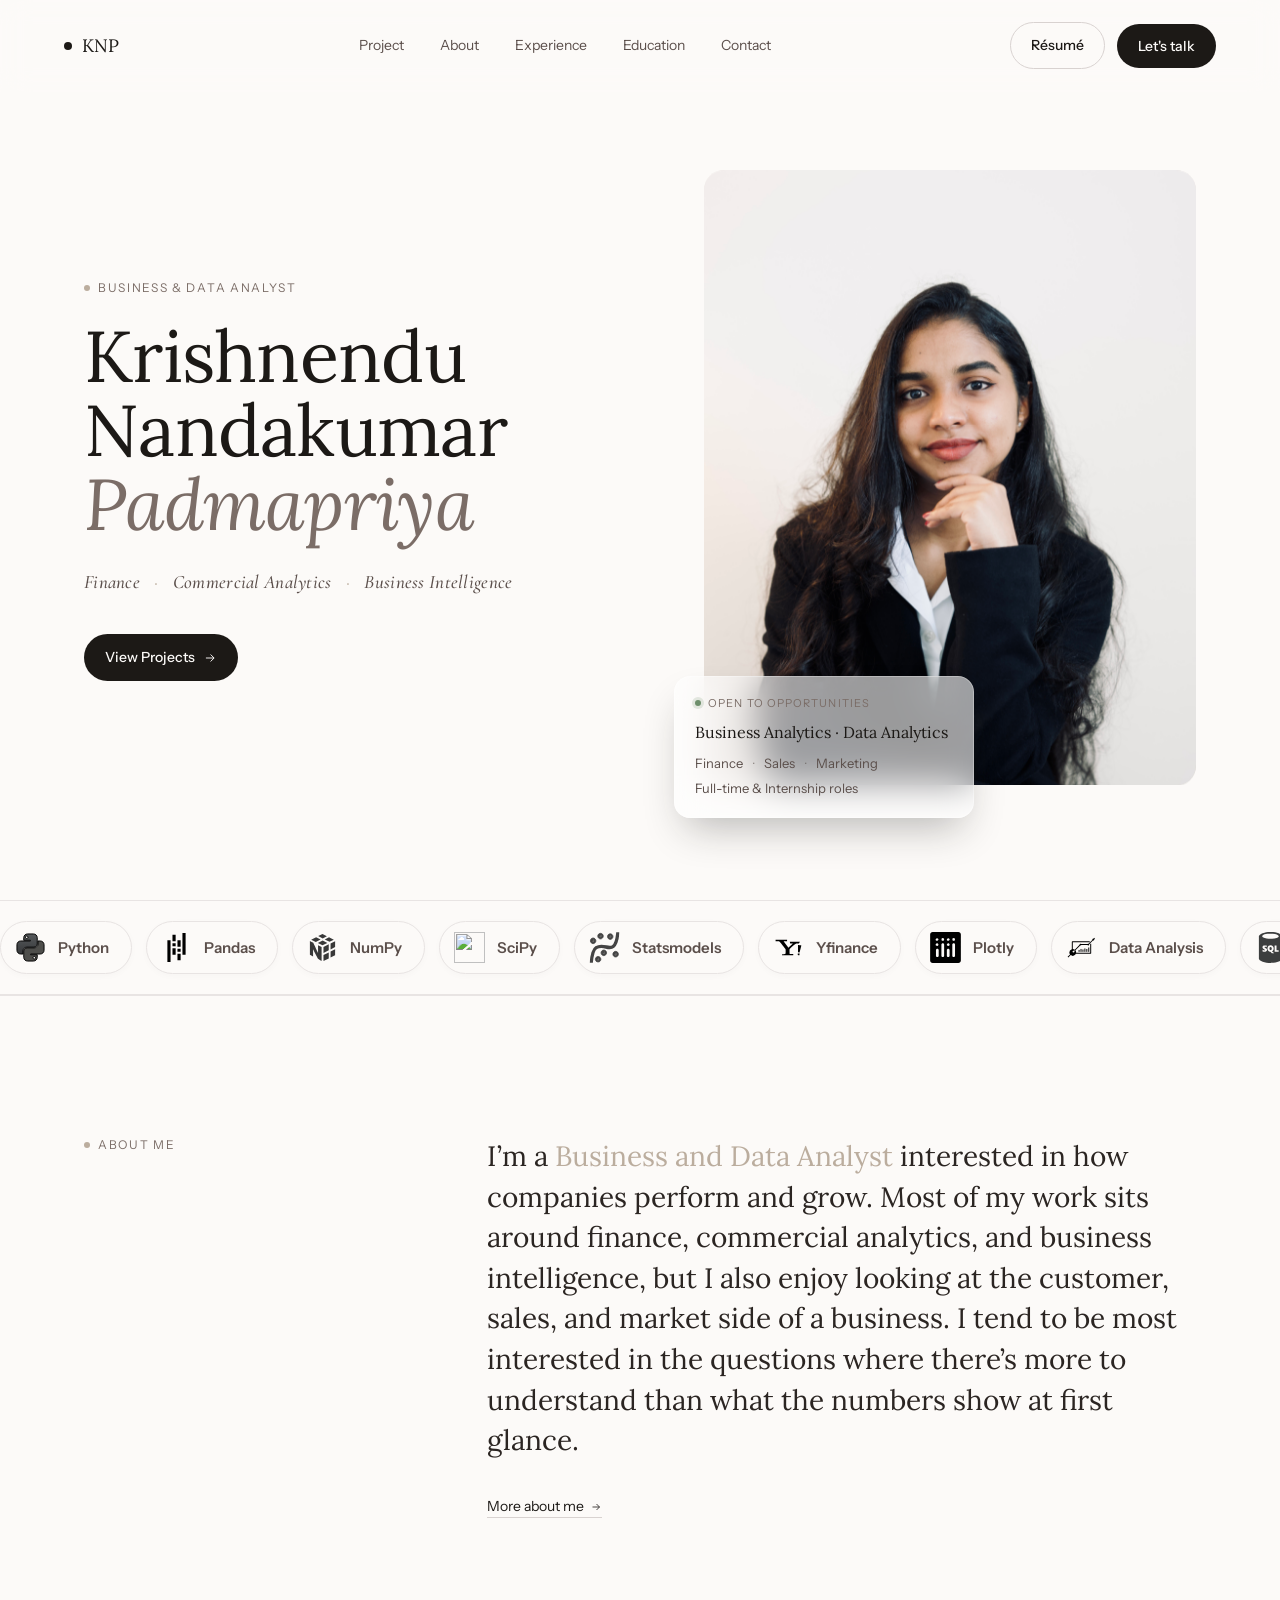
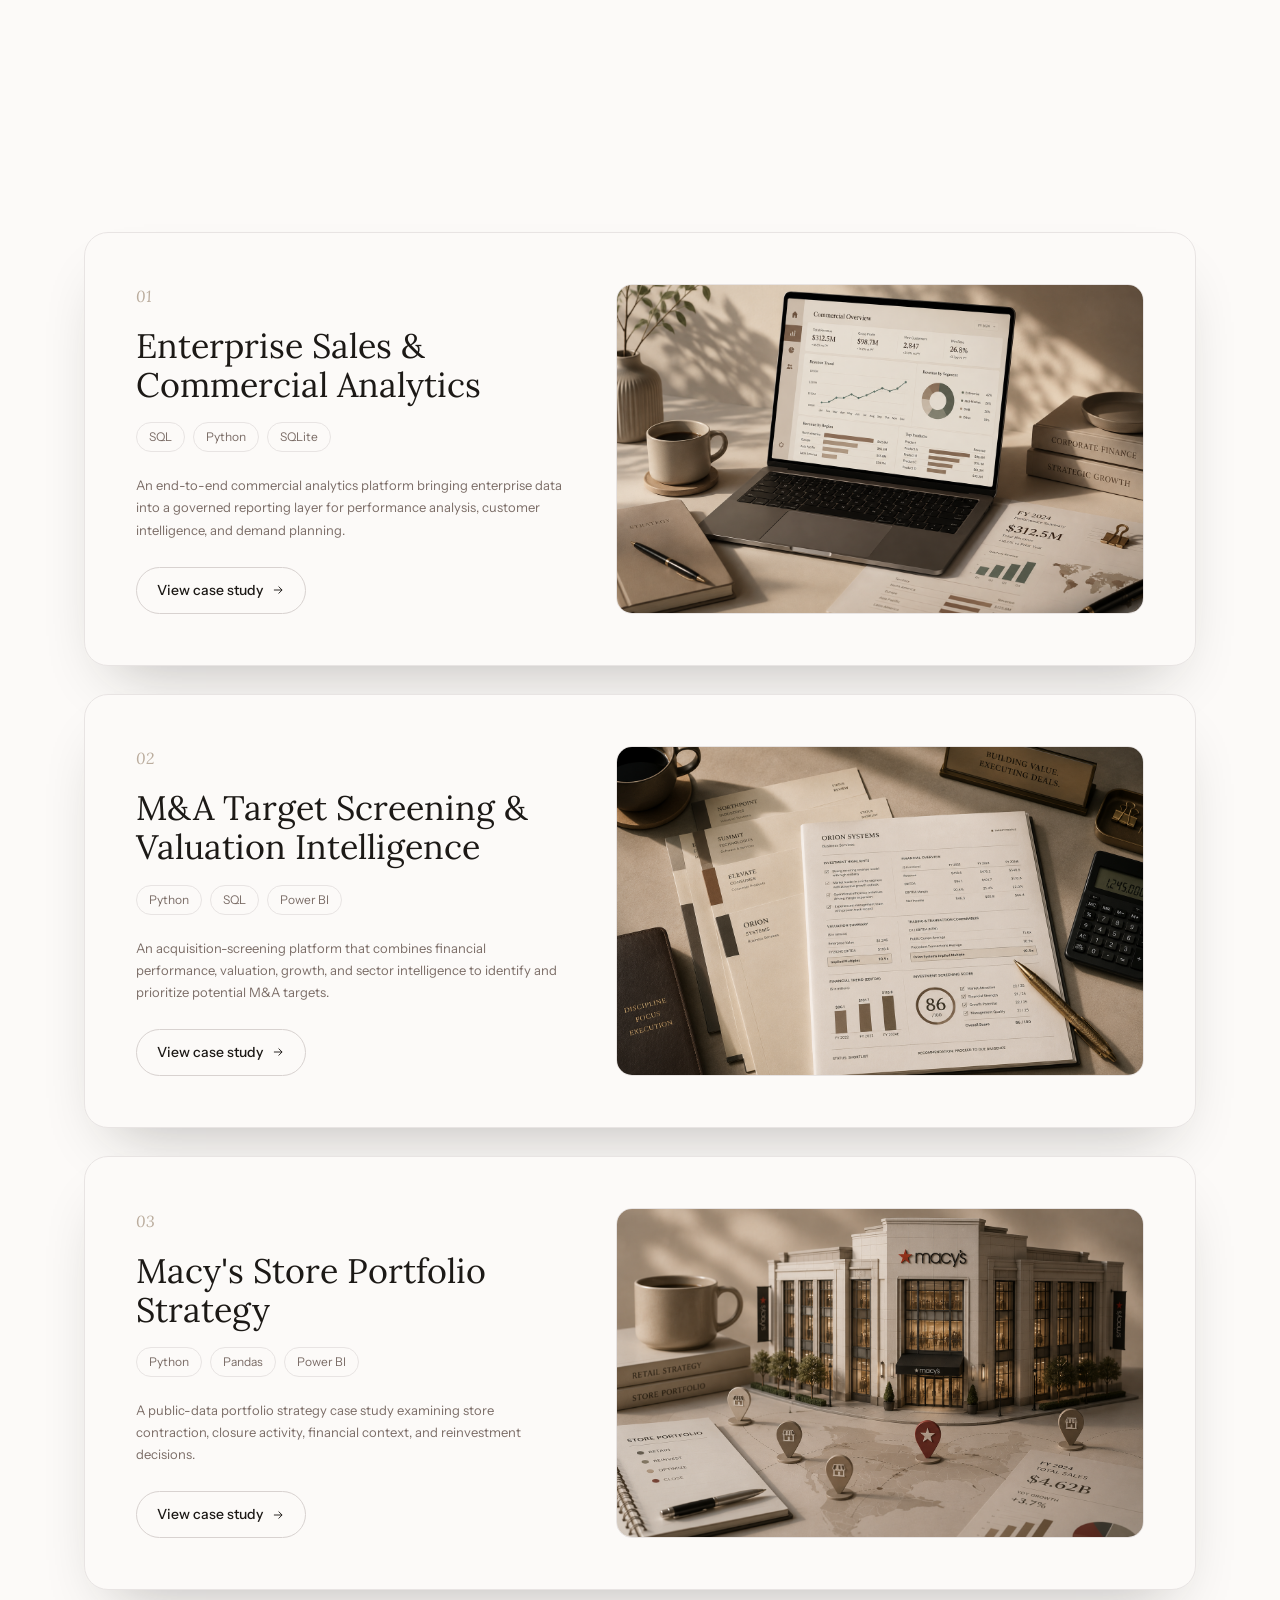
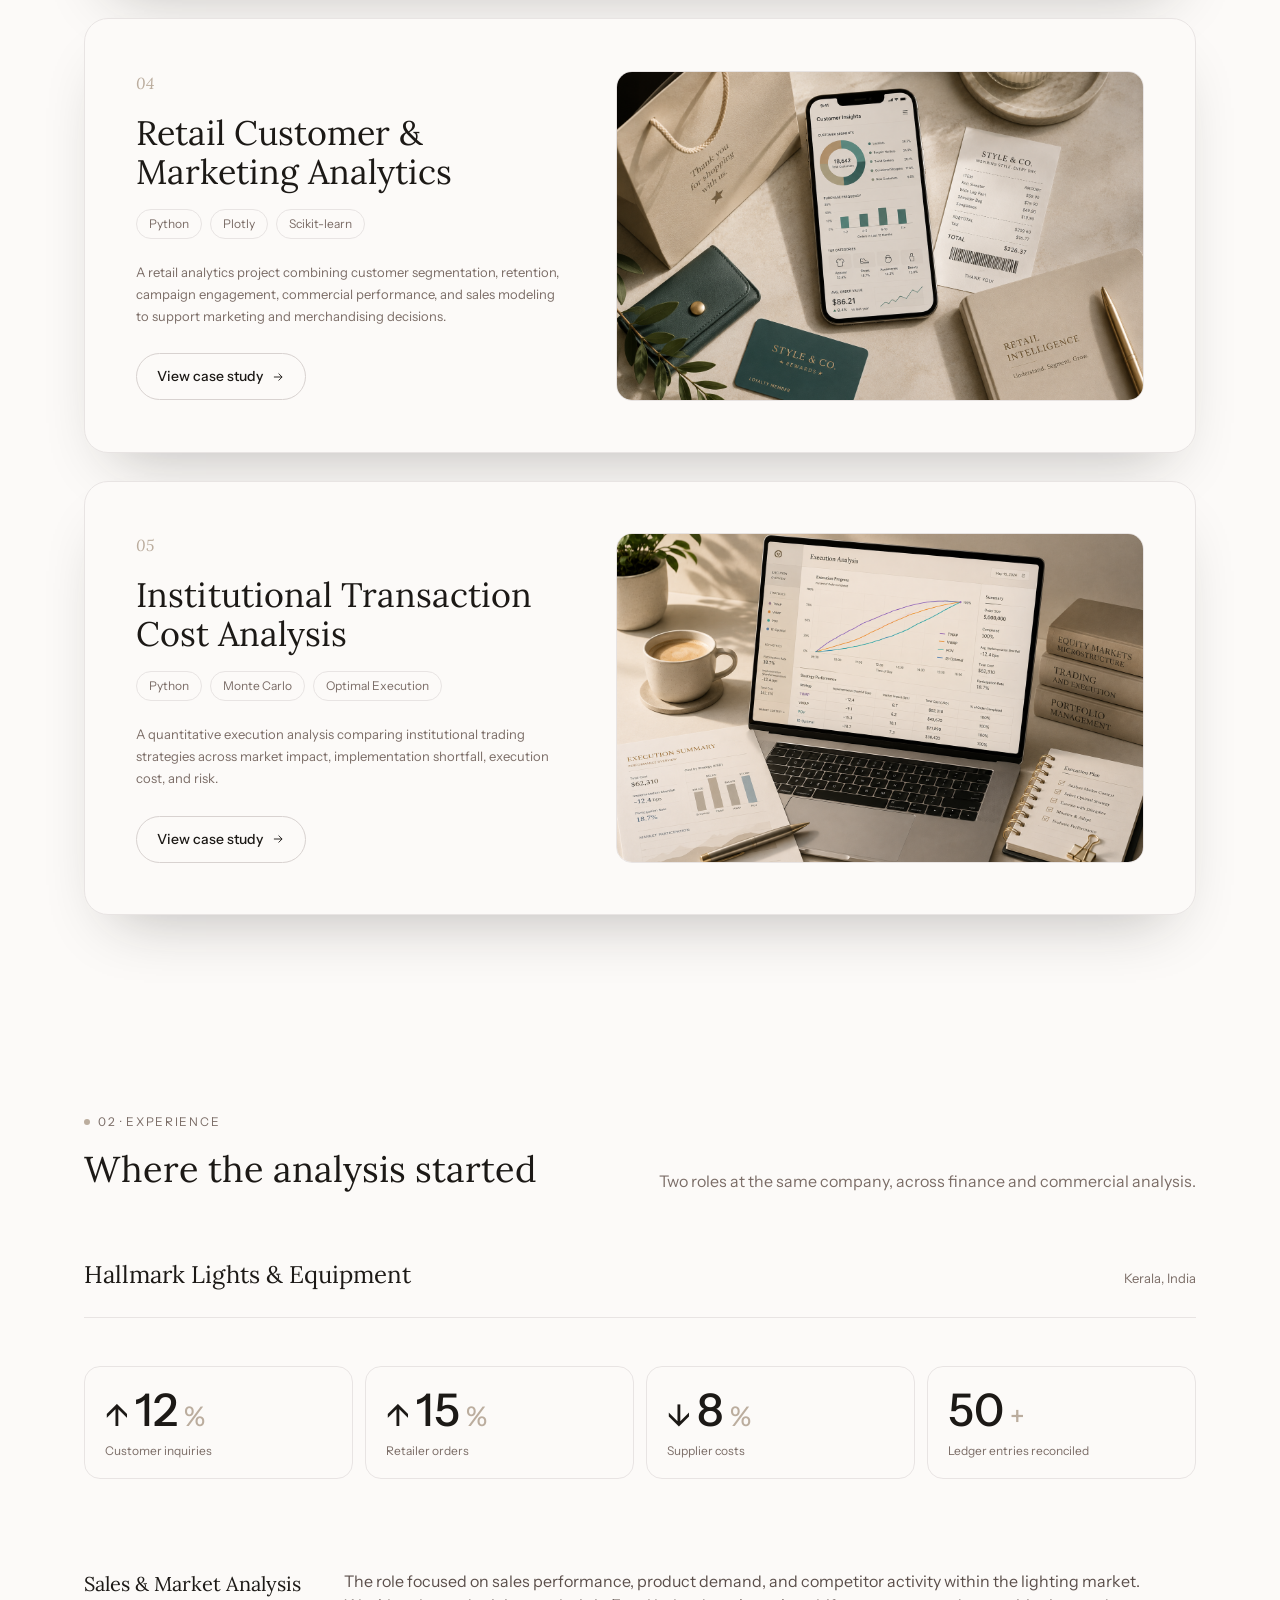
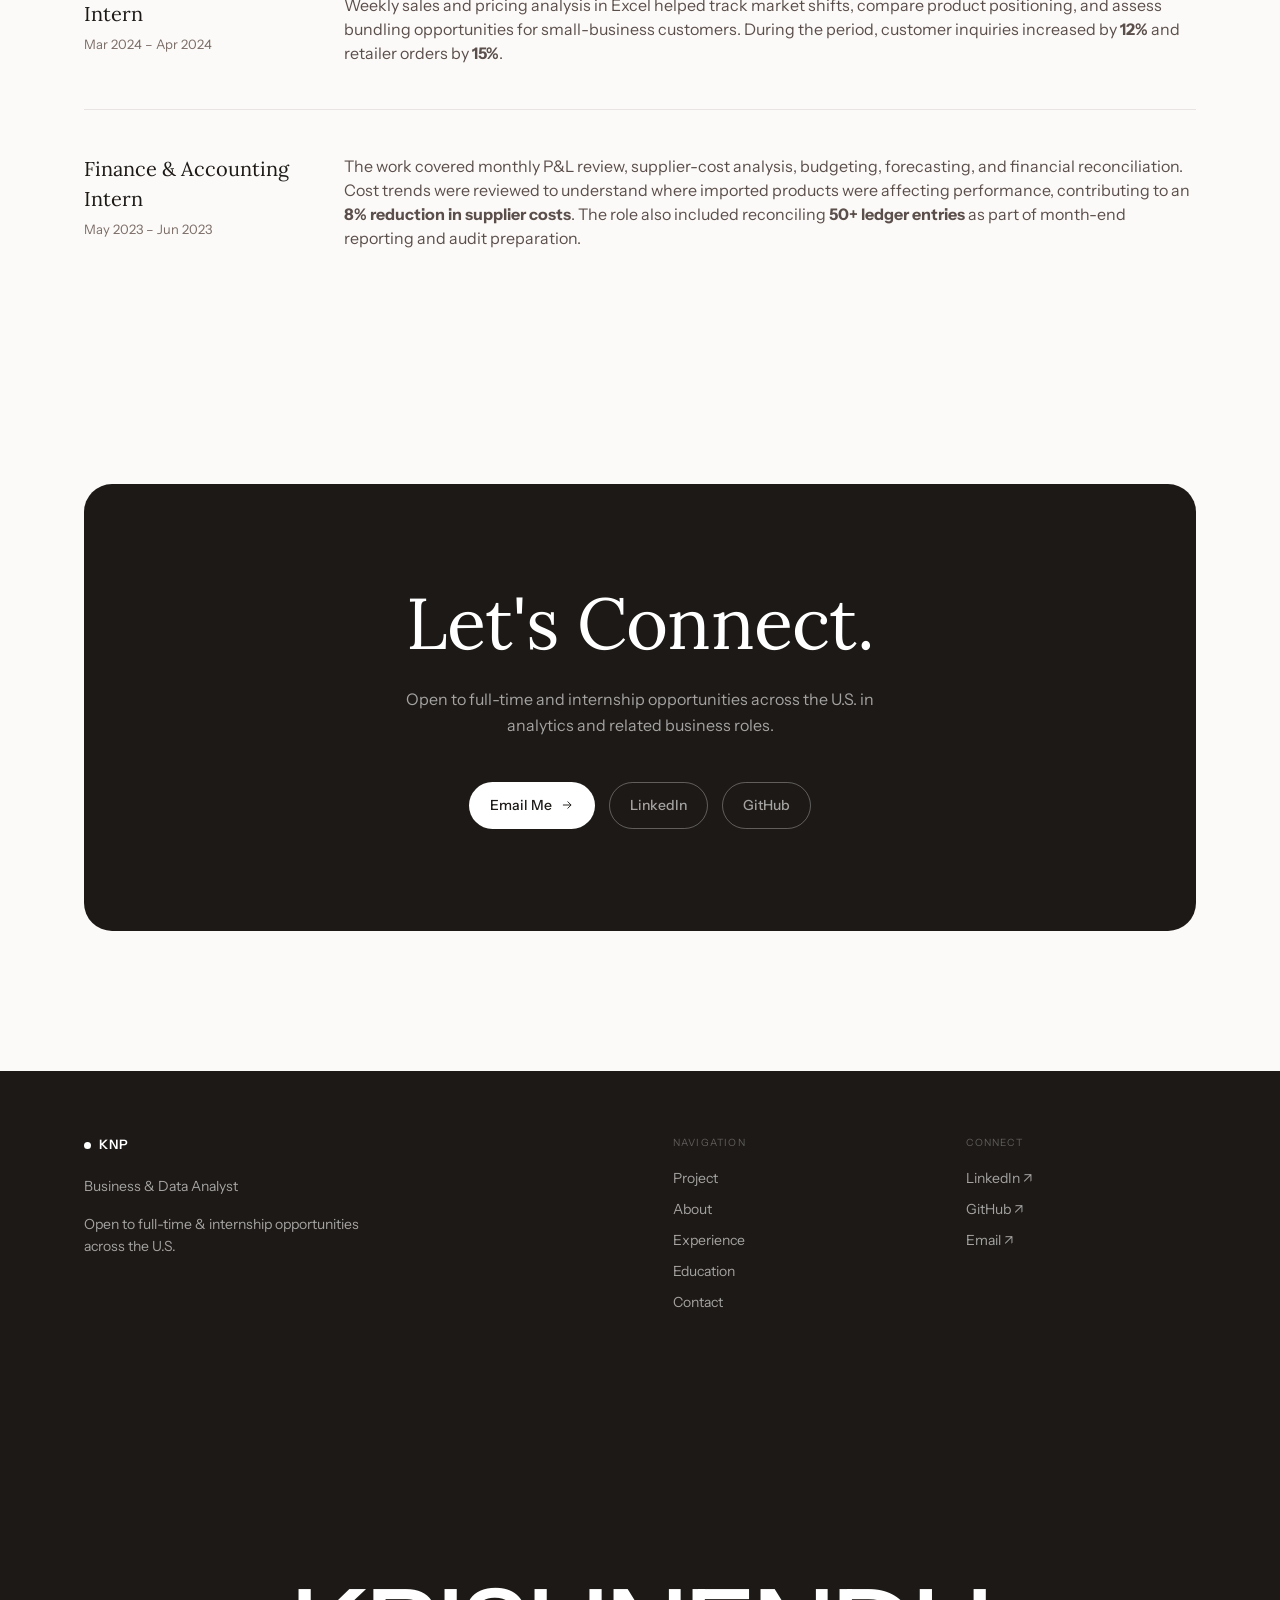
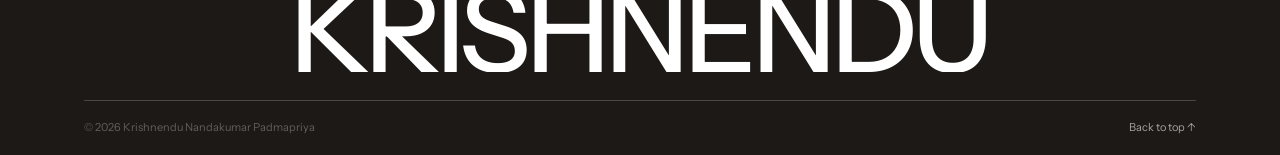
==== index.html @ b969775d "Initial portfolio release" ====
<!doctype html>
<html lang="en">
<head>
<meta charset="UTF-8">
<meta name="viewport" content="width=device-width, initial-scale=1">
<title>Krishnendu Nandakumar Padmapriya — Business &amp; Data Analyst</title>
<meta name="description" content="Portfolio of Krishnendu Nandakumar Padmapriya — Business &amp; Data Analyst focused on Finance, Commercial Analytics, and Business Intelligence.">
<link rel="preconnect" href="https://fonts.googleapis.com">
<link rel="preconnect" href="https://fonts.gstatic.com" crossorigin>
<link href="https://fonts.googleapis.com/css2?family=Lora:ital,wght@0,400;0,500;0,600;1,400&family=Instrument+Sans:wght@400;500;600&family=Cormorant+Garamond:ital,wght@0,500;1,500&display=swap" rel="stylesheet">
<link rel="stylesheet" href="assets/css/styles.css">
</head>
<body>

<!-- ============================================================
     NAV
     ============================================================ -->
<nav class="nav" id="nav">
  <a href="#top" class="nav__mark"><span></span>KNP</a>
  <div class="nav__links">
    <a href="#work">Project</a>
    <a href="#about">About</a>
    <a href="#experience">Experience</a>
    <a href="#education">Education</a>
    <a href="#contact">Contact</a>
  </div>
  <div class="nav__actions">

  <a
    href="assets/documents/Krishnendu_Nandakumar_Padmapriya_Resume.pdf"
    class="btn btn--secondary"
    target="_blank"
    rel="noopener noreferrer">
    Résumé
  </a>

  <button
    class="btn btn--primary"
    data-open-drawer>
    Let's talk
  </button>

</div>
</nav>

<main id="top">

<!-- ============================================================
     HERO
     ============================================================ -->
<header class="hero wrap">
  <div class="hero__grid">
    <div class="hero__copy">
      <div class="hero__eyebrow eyebrow" data-reveal>Business &amp; Data Analyst</div>
      <h1 class="hero__title" data-reveal data-reveal-delay="1">
        Krishnendu<br>
        Nandakumar<br>
        <em>Padmapriya</em>
      </h1>
      <p class="hero__sub hero__accent-line" data-reveal data-reveal-delay="2">
        Finance <span class="dot">·</span> Commercial Analytics <span class="dot">·</span> Business Intelligence
      </p>
      <div class="hero__actions" data-reveal data-reveal-delay="3">
        <a href="#work" class="btn btn--primary">View Projects
          <svg viewBox="0 0 24 24" fill="none" stroke="currentColor" stroke-width="1.6"><path d="M5 12h14M13 6l6 6-6 6"/></svg>
        </a>
      </div>
    </div>

    <div class="hero__visual-wrap" style="position:relative;">
      <div class="hero__visual" data-reveal="mask" data-reveal-delay="2" data-parallax>
       <img class="hero__visual-img"
     src="assets/images/portrait/portrait.jpeg"
     alt="Krishnendu Nandakumar Padmapriya"
     >
        <div class="hero__visual-strip" aria-hidden="true">
          <span style="top:0"></span><span style="top:12.5%"></span><span style="top:25%"></span><span style="top:37.5%"></span>
          <span style="top:50%"></span><span style="top:62.5%"></span><span style="top:75%"></span><span style="top:87.5%"></span>
        </div>
      </div>
      <div class="hero__float" data-reveal data-reveal-delay="4">
        <div class="hero__float-status"><span class="live"></span>Open to opportunities</div>
        <div class="hero__float-title">Business Analytics · Data Analytics</div>
        <ul class="hero__float-tags">
  <li class="opportunity-domains">
    <span>Finance</span>
    <span class="domain-dot">·</span>
    <span>Sales</span>
    <span class="domain-dot">·</span>
    <span>Marketing</span>
  </li>
  <li>Full-time &amp;  Internship roles</li>
</ul>
      </div>
    </div>
  </div>
</header>

<!-- ============================================================
     SKILLS / TOOLS MARQUEE
     ============================================================ -->
<div class="marquee" aria-label="Skills and tools">

  <div class="marquee-track" id="marqueeTrack">

    <div class="marquee-item">
      <img src="assets/icons/python.svg" alt="" class="marquee-item__icon">
      <span>Python</span>
    </div>

    <div class="marquee-item">
      <img src="assets/icons/pandas.svg" alt="" class="marquee-item__icon">
      <span>Pandas</span>
    </div>

    <div class="marquee-item">
      <img src="assets/icons/numpy.svg" alt="" class="marquee-item__icon">
      <span>NumPy</span>
    </div>

    <div class="marquee-item">
      <img src="assets/icons/scipy.svg" alt="" class="marquee-item__icon">
      <span>SciPy</span>
    </div>

    <div class="marquee-item">
      <img src="assets/icons/statsmodels.svg" alt="" class="marquee-item__icon">
      <span>Statsmodels</span>
    </div>

    <div class="marquee-item">
      <img src="assets/icons/yfinance.svg" alt="" class="marquee-item__icon">
      <span>Yfinance</span>
    </div>

    <div class="marquee-item">
      <img src="assets/icons/plotly.svg" alt="" class="marquee-item__icon">
      <span>Plotly</span>
    </div>

      <div class="marquee-item">
      <img src="assets/icons/data_analysis.svg" alt="" class="marquee-item__icon">
      <span>Data Analysis</span>
    </div>

    <div class="marquee-item">
  <img src="assets/icons/sql.svg" alt="" class="marquee-item__icon">
  <span>SQL</span>
</div>

<div class="marquee-item">
  <img src="assets/icons/power-bi.svg" alt="" class="marquee-item__icon">
  <span>Power BI</span>
</div>

<div class="marquee-item">
  <img src="assets/icons/excel.svg" alt="" class="marquee-item__icon">
  <span>Excel</span>
</div>

<div class="marquee-item">
  <img src="assets/icons/financial-analysis.svg" alt="" class="marquee-item__icon">
  <span>Financial Analysis</span>
</div>

    <div class="marquee-item">
      <img src="assets/icons/python.svg" alt="" class="marquee-item__icon">
      <span>Python</span>
    </div>

    <div class="marquee-item">
      <img src="assets/icons/pandas.svg" alt="" class="marquee-item__icon">
      <span>Pandas</span>
    </div>

    <div class="marquee-item">
      <img src="assets/icons/numpy.svg" alt="" class="marquee-item__icon">
      <span>NumPy</span>
    </div>

    <div class="marquee-item">
      <img src="assets/icons/scipy.svg" alt="" class="marquee-item__icon">
      <span>SciPy</span>
    </div>

    <div class="marquee-item">
      <img src="assets/icons/statsmodels.svg" alt="" class="marquee-item__icon">
      <span>Statsmodels</span>
    </div>

    <div class="marquee-item">
      <img src="assets/icons/yfinance.svg" alt="" class="marquee-item__icon">
      <span>Yfinance</span>
    </div>

    <div class="marquee-item">
      <img src="assets/icons/plotly.svg" alt="" class="marquee-item__icon">
      <span>Plotly</span>
    </div>

     <div class="marquee-item">
      <img src="assets/icons/data_analysis.svg" alt="" class="marquee-item__icon">
      <span>Data Analysis</span>
    </div>

    <div class="marquee-item">
  <img src="assets/icons/sql.svg" alt="" class="marquee-item__icon">
  <span>SQL</span>
</div>

<div class="marquee-item">
  <img src="assets/icons/power-bi.svg" alt="" class="marquee-item__icon">
  <span>Power BI</span>
</div>

<div class="marquee-item">
  <img src="assets/icons/excel.svg" alt="" class="marquee-item__icon">
  <span>Excel</span>
</div>

<div class="marquee-item">
  <img src="assets/icons/financial-analysis.svg" alt="" class="marquee-item__icon">
  <span>Financial Analysis</span>
</div>

  </div>

</div>

<!-- ============================================================
     ABOUT PREVIEW
     ============================================================ -->
<section class="about section" id="about">
  <div class="wrap about__grid">

    <div data-reveal>
      <div class="eyebrow">About me</div>
    </div>

    <div>
      <p class="about__statement" data-reveal data-reveal-delay="1">
        I’m a <span class="muted">Business and Data Analyst</span> interested in how companies perform and grow.
        Most of my work sits around finance, commercial analytics, and business intelligence,
        but I also enjoy looking at the customer, sales, and market side of a business.
        I tend to be most interested in the questions where there’s more to understand
        than what the numbers show at first glance.
      </p>

      <div style="margin-top:32px;" data-reveal data-reveal-delay="3">
        <a href="about.html" class="btn--ghost" style="display:inline-flex;align-items:center;gap:6px;">
          More about me
          <svg viewBox="0 0 24 24" fill="none" stroke="currentColor" stroke-width="1.6">
            <path d="M5 12h14M13 6l6 6-6 6"/>
          </svg>
        </a>
      </div>

    </div>
  </div>
</section>

<!-- ============================================================
     SELECTED WORK
     ============================================================ -->
<section class="work section" id="work">
  <div class="wrap">
    <div class="section-head">
      <div>
        <div class="eyebrow" data-reveal>01 · Selected Work</div>
        <h2 data-reveal data-reveal-delay="1">Selected Work</h2>
      </div>
      <p data-reveal data-reveal-delay="1">Five analytics projects spanning enterprise sales, M&A screening, retail strategy, customer analytics, and execution modeling.</p>
    </div>

    <div class="work-stack" id="workStack">

      <!-- PROJECT 01 -->
      <article class="work-card" style="top:100px;">

  <div class="work-card__grid">

    <div>
      <span class="work-card__index">01</span>

      <h3 class="work-card__title">
        Enterprise Sales &amp; Commercial Analytics
      </h3>

      <div class="work-card__tools">
        <span>SQL</span>
        <span>Python</span>
        <span>SQLite</span>
      </div>

      <p class="work-card__meta">
        An end-to-end commercial analytics platform bringing enterprise
        data into a governed reporting layer for performance analysis,
        customer intelligence, and demand planning.
      </p>

      <a href="projects/project-01.html" class="btn btn--secondary">
        View case study
        <svg viewBox="0 0 24 24"
             fill="none"
             stroke="currentColor"
             stroke-width="1.6">
          <path d="M5 12h14M13 6l6 6-6 6"/>
        </svg>
      </a>
    </div>


   <a
  href="projects/project-01.html"
  class="work-card__visual"
  data-reveal="mask"
  aria-label="View Enterprise Sales and Commercial Analytics case study">

  <img
    src="assets/images/projects/project-01/project_01_cover.png"
    alt="Revenue and Gross Profit Trend">

</a>

  </div>

</article>

      <!-- PROJECT 02 -->
<article class="work-card" style="top:124px;">

  <div class="work-card__grid">

    <div>
      <span class="work-card__index">02</span>

      <h3 class="work-card__title">
        M&amp;A Target Screening &amp; Valuation Intelligence
      </h3>

      <div class="work-card__tools">
        <span>Python</span>
        <span>SQL</span>
        <span>Power BI</span>
      </div>

      <p class="work-card__meta">
        An acquisition-screening platform that combines financial performance,
        valuation, growth, and sector intelligence to identify and prioritize
        potential M&amp;A targets.
      </p>

      <a
        href="projects/project-02.html"
        class="btn btn--secondary">

        View case study

        <svg
          viewBox="0 0 24 24"
          fill="none"
          stroke="currentColor"
          stroke-width="1.6">

          <path d="M5 12h14M13 6l6 6-6 6"/>

        </svg>

      </a>
    </div>


    <!-- PROJECT COVER -->
    <a
      href="projects/project-02.html"
      class="work-card__visual"
      data-reveal="mask"
      aria-label="View M&A Target Screening and Valuation Intelligence case study">

      <img
        src="assets/images/projects/project-02/project_02_cover.png"
        alt="M&A Target Screening and Valuation Intelligence">

    </a>

  </div>

</article>

      <!-- PROJECT 03 -->
<article class="work-card" style="top:148px;">

  <div class="work-card__grid">

    <div>
      <span class="work-card__index">03</span>

      <h3 class="work-card__title">
        Macy's Store Portfolio Strategy
      </h3>

      <div class="work-card__tools">
  <span>Python</span>
  <span>Pandas</span>
  <span>Power BI</span>
</div>

      <p class="work-card__meta">
        A public-data portfolio strategy case study examining store
        contraction, closure activity, financial context, and
        reinvestment decisions.
      </p>

      <a
        href="projects/project-03.html"
        class="btn btn--secondary">

        View case study

        <svg
          viewBox="0 0 24 24"
          fill="none"
          stroke="currentColor"
          stroke-width="1.6">

          <path d="M5 12h14M13 6l6 6-6 6"/>

        </svg>

      </a>
    </div>


    <!-- PROJECT COVER -->
    <a
      href="projects/project-03.html"
      class="work-card__visual"
      data-reveal="mask"
      aria-label="View Macy's Store Portfolio Strategy case study">

      <img
        src="assets/images/projects/project-03/project_03_cover.png"
        alt="Macy's Store Portfolio Strategy dashboard">

    </a>

  </div>

</article>

      <!-- PROJECT 04 -->
<article class="work-card" style="top:172px;">

  <div class="work-card__grid">

    <div>
      <span class="work-card__index">04</span>

      <h3 class="work-card__title">
        Retail Customer &amp; Marketing Analytics
      </h3>

      <div class="work-card__tools">
        <span>Python</span>
        <span>Plotly</span>
        <span>Scikit-learn</span>
      </div>

      <p class="work-card__meta">
        A retail analytics project combining customer segmentation,
        retention, campaign engagement, commercial performance, and
        sales modeling to support marketing and merchandising decisions.
      </p>

      <a
        href="projects/project-04.html"
        class="btn btn--secondary">

        View case study

        <svg
          viewBox="0 0 24 24"
          fill="none"
          stroke="currentColor"
          stroke-width="1.6">

          <path d="M5 12h14M13 6l6 6-6 6"/>

        </svg>

      </a>
    </div>


    <!-- PROJECT COVER -->
    <a
      href="projects/project-04.html"
      class="work-card__visual"
      data-reveal="mask"
      aria-label="View Retail Customer and Marketing Analytics case study">

      <img
        src="assets/images/projects/project-04/project_04_cover.png"
        alt="Retail Customer and Marketing Analytics">

    </a>

  </div>

</article>

     <!-- PROJECT 05 -->
<article class="work-card" style="top:196px;">

  <div class="work-card__grid">

    <div>
      <span class="work-card__index">05</span>

      <h3 class="work-card__title">
        Institutional Transaction Cost Analysis
      </h3>

      <div class="work-card__tools">
        <span>Python</span>
        <span>Monte Carlo</span>
        <span>Optimal Execution</span>
      </div>

      <p class="work-card__meta">
        A quantitative execution analysis comparing institutional trading
        strategies across market impact, implementation shortfall,
        execution cost, and risk.
      </p>

      <a
        href="projects/project-05.html"
        class="btn btn--secondary">

        View case study

        <svg
          viewBox="0 0 24 24"
          fill="none"
          stroke="currentColor"
          stroke-width="1.6">

          <path d="M5 12h14M13 6l6 6-6 6"/>

        </svg>

      </a>
    </div>


    <!-- PROJECT COVER -->
    <a
      href="projects/project-05.html"
      class="work-card__visual"
      data-reveal="mask"
      aria-label="View Institutional Transaction Cost Analysis case study">

      <img
        src="assets/images/projects/project-05/project_05_cover.png"
        alt="Institutional Transaction Cost Analysis">

    </a>

  </div>

</article>

    </div>
  </div>
</section>

<!-- ============================================================
     EXPERIENCE
     ============================================================ -->
<section class="exp section" id="experience">
  <div class="wrap">

    <div class="section-head">
      <div>
        <div class="eyebrow" data-reveal>02 · Experience</div>
        <h2 data-reveal data-reveal-delay="1">Where the analysis started</h2>
      </div>

      <p data-reveal data-reveal-delay="1">
        Two roles at the same company, across finance and commercial analysis.
      </p>
    </div>


    <!-- COMPANY -->
    <div class="exp-company" data-reveal>
      <h3>Hallmark Lights &amp; Equipment</h3>
      <span>Kerala, India</span>
    </div>


    <!-- KEY OUTCOMES -->
    <div class="experience-kpis" data-reveal data-reveal-delay="1">

      <div class="experience-kpi"
           data-kpi
           data-kpi-value="12"
           data-kpi-direction="up">

        <div class="experience-kpi__value">
          <span class="kpi-arrow">↑</span>
          <span class="kpi-number">0</span><span class="kpi-suffix">%</span>
        </div>

        <div class="experience-kpi__label">
          Customer inquiries
        </div>

      </div>


      <div class="experience-kpi"
           data-kpi
           data-kpi-value="15"
           data-kpi-direction="up">

        <div class="experience-kpi__value">
          <span class="kpi-arrow">↑</span>
          <span class="kpi-number">0</span><span class="kpi-suffix">%</span>
        </div>

        <div class="experience-kpi__label">
          Retailer orders
        </div>

      </div>


      <div class="experience-kpi"
           data-kpi
           data-kpi-value="8"
           data-kpi-direction="down">

        <div class="experience-kpi__value">
          <span class="kpi-arrow">↓</span>
          <span class="kpi-number">0</span><span class="kpi-suffix">%</span>
        </div>

        <div class="experience-kpi__label">
          Supplier costs
        </div>

      </div>


      <div class="experience-kpi"
           data-kpi
           data-kpi-value="50"
           data-kpi-direction="neutral">

        <div class="experience-kpi__value">
          <span class="kpi-number">0</span><span class="kpi-suffix">+</span>
        </div>

        <div class="experience-kpi__label">
          Ledger entries reconciled
        </div>

      </div>

    </div>


  <!-- SALES & MARKET ANALYSIS -->
<div class="exp-row" data-reveal>

  <div class="exp-row__date">
    <div class="role">Sales &amp; Market Analysis Intern</div>
    <div class="range">Mar 2024 – Apr 2024</div>
  </div>

  <div class="exp-row__content">
    <p>
      The role focused on sales performance, product demand, and competitor
      activity within the lighting market. Weekly sales and pricing analysis
      in Excel helped track market shifts, compare product positioning, and
      assess bundling opportunities for small-business customers. During the
      period, customer inquiries increased by <strong>12%</strong> and retailer
      orders by <strong>15%</strong>.
    </p>
  </div>

</div>


<!-- FINANCE & ACCOUNTING -->
<div class="exp-row" data-reveal>

  <div class="exp-row__date">
    <div class="role">Finance &amp; Accounting Intern</div>
    <div class="range">May 2023 – Jun 2023</div>
  </div>

  <div class="exp-row__content">
    <p>
      The work covered monthly P&amp;L review, supplier-cost analysis,
      budgeting, forecasting, and financial reconciliation. Cost trends were
      reviewed to understand where imported products were affecting performance,
      contributing to an <strong>8% reduction in supplier costs</strong>.
      The role also included reconciling <strong>50+ ledger entries</strong>
      as part of month-end reporting and audit preparation.
    </p>
  </div>

</div>
</section>


<!-- ============================================================
     FINAL CTA
     ============================================================ -->
<section class="section" id="contact">
  <div class="wrap">
    <div class="cta" data-reveal>
      <h2>Let's Connect.</h2>
     <p>Open to full-time and internship opportunities across the U.S. in analytics and related business roles.</p>
      <div class="cta__actions">
        <button class="btn btn--inverse" data-open-drawer>Email Me
          <svg viewBox="0 0 24 24" fill="none" stroke="currentColor" stroke-width="1.6"><path d="M13 6l6 6-6 6M5 12h14"/></svg>
        </button>
        <a href="https://www.linkedin.com/in/krishnendu-np/" target="_blank" rel="noopener" class="btn btn--secondary" style="color:var(--white-60); border-color:var(--white-30);">LinkedIn</a>
        <a href="https://github.com/Krishna-np" target="_blank" rel="noopener" class="btn btn--secondary" style="color:var(--white-60); border-color:var(--white-30);">GitHub</a>
      </div>
    </div>
  </div>
</section>

</main>

<!-- ============================================================
     REVEAL FOOTER
     ============================================================ -->
<footer class="reveal-footer" id="siteFooter">

  <div class="reveal-footer__inner wrap">

    <div class="reveal-footer__top">

      <!-- Identity -->
      <div class="reveal-footer__identity">
        <div class="reveal-footer__mark">
          <span></span>
          KNP
        </div>

        <p>Business &amp; Data Analyst</p>

        <p class="reveal-footer__availability">
          Open to full-time &amp; internship opportunities across the U.S.
        </p>
      </div>

      <!-- Navigation -->
      <div class="reveal-footer__column">
        <span class="reveal-footer__label">Navigation</span>

        <a href="#work">Project</a>
        <a href="about.html">About</a>
        <a href="#experience">Experience</a>
        <a href="#education">Education</a>
        <a href="#contact">Contact</a>
      </div>

      <!-- Connect -->
      <div class="reveal-footer__column">
        <span class="reveal-footer__label">Connect</span>

        <a href="https://www.linkedin.com/in/krishnendu-np/"
           target="_blank"
           rel="noopener">
          LinkedIn ↗
        </a>

        <a href="https://github.com/Krishna-np"
           target="_blank"
           rel="noopener">
          GitHub ↗
        </a>

        <a href="mailto:krishnendu.knp@gmail.com">
          Email ↗
        </a>
      </div>

    </div>

    <!-- Large animated name -->
    <div class="reveal-footer__word-wrap" aria-hidden="true">
      <div class="reveal-footer__word" id="footerWord">
        KRISHNENDU
      </div>
    </div>

    <!-- Bottom -->
    <div class="reveal-footer__bottom">

      <span>
        © <span id="year"></span> Krishnendu Nandakumar Padmapriya
      </span>

      <a href="#top" class="reveal-footer__top-link">
        Back to top ↑
      </a>

    </div>

  </div>

</footer>

<!-- ============================================================
     CONTACT DRAWER
     ============================================================ -->
<div class="overlay" id="overlay" data-close-drawer></div>
<aside class="drawer" id="drawer" aria-hidden="true" aria-label="Contact panel">
  <div class="drawer__top">
    <h3>Get in touch</h3>
    <button class="drawer__close" data-close-drawer aria-label="Close">
      <svg width="16" height="16" viewBox="0 0 24 24" fill="none" stroke="currentColor" stroke-width="1.6"><path d="M6 6l12 12M18 6L6 18"/></svg>
    </button>
  </div>

  <div class="drawer__row">
    <div>
      <div class="label">Email</div>
      <div class="value">krishnendu.knp@gmail.com</div>
    </div>
    <button class="drawer__copy" id="copyEmail">Copy</button>
  </div>

  <div class="drawer__row">
    <div>
      <div class="label">LinkedIn</div>
      <div class="value">krishnendu-np</div>
    </div>
    <a class="drawer__copy" href="https://www.linkedin.com/in/krishnendu-np/" target="_blank" rel="noopener">Open</a>
  </div>

  <div class="drawer__row">
    <div>
      <div class="label">GitHub</div>
      <div class="value">Krishna-np</div>
    </div>
    <a class="drawer__copy" href="https://github.com/Krishna-np" target="_blank" rel="noopener">Open</a>
  </div>

  <div class="drawer__row">
    <div>
      <div class="label">Résumé</div>
      <div class="value">PDF</div>
    </div>
    <a class="drawer__copy" href="assets/documents/Krishnendu_Nandakumar_Padmapriya_Resume.pdf" download>Download</a>
  </div>

  <div class="drawer__row" style="border-bottom:none;">
    <div>
      <div class="label">Location</div>
      <div class="value">Open to opportunities across the U.S.</div>
    </div>
  </div>

  <p class="drawer__note">Response within a few business days.</p>
</aside>

<script src="assets/js/main.js"></script>
</body>
</html>
---- assets/css/styles.css ----
/* ============================================================
   TOKENS — Calenne system
   ============================================================ */
:root{
  --bg:#FCFAF8;
  --surface:#F4F1F2;
  --border:#E8E4E3;
  --border-strong:#D8D2D0;
  --text-secondary:#BBAD9E;
  --text-support:#7B6D67;
  --text-body:#5B4F4B;
  --text-strong:#2B2522;
  --text-primary:#1C1916;
  --white:#FFFFFF;
  --white-20: rgba(255,255,255,.2);
  --white-30: rgba(255,255,255,.3);
  --white-60: rgba(255,255,255,.6);
  --g900-0: rgba(28,25,22,0);
  --g900-5: rgba(28,25,22,.05);
  --g900-30: rgba(28,25,22,.3);
  --g900-50: rgba(28,25,22,.5);

  --font-display:'Lora', Georgia, serif;
  --font-ui:'Instrument Sans', -apple-system, BlinkMacSystemFont, sans-serif;

  --h-4xl: 56px/64px; --h-3xl: 36px/48px; --h-2xl: 24px/32px; --h-xl: 20px/30px;
  --h-lg: 18px/28px; --h-md: 16px/24px; --h-sm: 14px/20px; --h-xs: 12px/18px;
  --b-lg: 18px/28px; --b-md: 16px/24px; --b-sm: 14px/20px; --b-xs: 12px/16px;

  --ease: cubic-bezier(.22,.61,.36,1);
  --ease-slow: cubic-bezier(.16,.84,.44,1);
  --dur-s: .5s; --dur-m: .9s; --dur-l: 1.4s;

  --container: 1240px;
  --gutter: clamp(24px, 5vw, 96px);
}

*,*::before,*::after{box-sizing:border-box;}
html{scroll-behavior:smooth;}
@media (prefers-reduced-motion: reduce){ html{scroll-behavior:auto;} }

body{
  margin:0;
  background:var(--bg);
  color:var(--text-body);
  font-family:var(--font-ui);
  font-size:16px;
  line-height:1.5;
  -webkit-font-smoothing:antialiased;
  overflow-x:hidden;
}

h1,h2,h3,h4{font-family:var(--font-display); font-weight:400; margin:0; color:var(--text-primary);}
p{margin:0;}
a{color:inherit; text-decoration:none;}
ul{margin:0; padding:0; list-style:none;}
img{max-width:100%; display:block;}
button{font-family:inherit; cursor:pointer;}

::selection{ background: var(--text-primary); color: var(--bg); }

/* Focus states */
a:focus-visible, button:focus-visible, [tabindex]:focus-visible{
  outline:2px solid var(--text-primary);
  outline-offset:3px;
  border-radius:4px;
}

.wrap{
  max-width:var(--container);
  margin:0 auto;
  padding:0 var(--gutter);
}

.eyebrow{
  font-family:var(--font-ui);
  font-size:12px;
  line-height:18px;
  letter-spacing:.14em;
  text-transform:uppercase;
  color:var(--text-support);
  display:flex;
  align-items:center;
  gap:8px;
}
.eyebrow::before{
  content:'';
  width:6px;height:6px;
  border-radius:50%;
  background:var(--text-secondary);
  flex:none;
}

section{ position:relative; }

/* ============================================================
   REVEAL / MOTION UTILITIES
   ============================================================ */
[data-reveal]{
  opacity:0;
  transform: translateY(28px);
  transition: opacity var(--dur-m) var(--ease-slow), transform var(--dur-m) var(--ease-slow), clip-path var(--dur-m) var(--ease-slow);
  will-change: opacity, transform;
}
[data-reveal].in-view{ opacity:1; transform:none; }
[data-reveal="mask"]{
  clip-path: inset(0 0 100% 0);
  transform:none;
}
[data-reveal="mask"].in-view{ clip-path: inset(0 0 0% 0); }

[data-reveal-delay="1"]{ transition-delay:.08s; }
[data-reveal-delay="2"]{ transition-delay:.16s; }
[data-reveal-delay="3"]{ transition-delay:.24s; }
[data-reveal-delay="4"]{ transition-delay:.32s; }
[data-reveal-delay="5"]{ transition-delay:.4s; }

@media (prefers-reduced-motion: reduce){
  [data-reveal], [data-reveal="mask"]{ opacity:1 !important; transform:none !important; clip-path:none !important; transition:none !important; }
  .marquee-track{ animation:none !important; }
}

/* ============================================================
   NAV
   ============================================================ */
.nav{
  position:fixed; top:0; left:0; right:0; z-index:80;
  display:flex; align-items:center; justify-content:space-between;
  padding:22px var(--gutter);
  background:rgba(252,250,248,.72);
  backdrop-filter: blur(14px) saturate(1.1);
  -webkit-backdrop-filter: blur(14px) saturate(1.1);
  border-bottom:1px solid transparent;
  transition: border-color var(--dur-s) var(--ease), transform .6s var(--ease-slow), background .3s ease;
  transform: translateY(0);
}
.nav.nav--scrolled{ border-bottom-color:var(--border); }
.nav.nav--hidden{ transform: translateY(-110%); }

.nav__mark{
  font-family:var(--font-display);
  font-size:18px;
  color:var(--text-primary);
  display:flex; align-items:center; gap:10px;
  letter-spacing:.01em;
}
.nav__mark span{
  width:8px;height:8px;border-radius:50%;
  background:var(--text-primary);
  display:inline-block;
}

.nav__links{
  display:flex; align-items:center; gap:36px;
  font-size:14px; color:var(--text-body);
}
.nav__links a{
  position:relative; padding:4px 0; color:var(--text-body);
  transition: color .3s ease;
}
.nav__links a:hover{ color:var(--text-primary); }
.nav__links a::after{
  content:''; position:absolute; left:0; right:0; bottom:0; height:1px;
  background:var(--text-primary);
  transform:scaleX(0); transform-origin:right;
  transition:transform .35s var(--ease);
}
.nav__links a:hover::after{ transform:scaleX(1); transform-origin:left; }

.nav__actions{ display:flex; align-items:center; gap:12px; }

@media (max-width: 860px){
  .nav__links{ display:none; }
}

/* ============================================================
   BUTTONS / BADGES
   ============================================================ */
.btn{
  display:inline-flex; align-items:center; gap:8px;
  font-family:var(--font-ui); font-size:14px; font-weight:500;
  padding:12px 20px; border-radius:100px;
  border:1px solid transparent;
  white-space:nowrap;
  transition: transform .4s var(--ease), background .3s ease, color .3s ease, border-color .3s ease;
}
.btn svg{ width:14px; height:14px; transition: transform .4s var(--ease); flex:none; }

.btn--primary{ background:var(--text-primary); color:var(--bg); }
.btn--primary:hover{ transform:translateY(-2px); background:var(--text-strong); }
.btn--primary:hover svg{ transform:translate(2px,-2px); }

.btn--secondary{ background:transparent; color:var(--text-primary); border-color:var(--border-strong); }
.btn--secondary:hover{ transform:translateY(-2px); border-color:var(--text-primary); background:var(--g900-5); }

.btn--inverse{ background:var(--white); color:var(--text-primary); }
.btn--inverse:hover{ transform:translateY(-2px); background:var(--white-60); }

.btn--ghost{ background:transparent; color:var(--text-primary); padding:0; border-radius:0; font-size:14px; border-bottom:1px solid var(--border-strong); }
.btn--ghost:hover{ border-color:var(--text-primary); }
.btn--ghost svg{ width:12px; height:12px; }

.badge{
  display:inline-flex; align-items:center; gap:8px;
  font-size:12px; letter-spacing:.1em; text-transform:uppercase;
  color:var(--text-support);
  border:1px solid var(--border-strong);
  padding:6px 12px; border-radius:100px;
  background:var(--white-60);
}
.badge::before{ content:'◇'; font-size:10px; color:var(--text-secondary); }

/* ============================================================
   HERO
   ============================================================ */
.hero{
  min-height:100svh;
  display:flex; flex-direction:column; justify-content:center;
  padding-top:140px; padding-bottom:80px;
  position:relative;
}
.hero__grid{
  display:grid;
  grid-template-columns: 1.05fr .95fr;
  gap: clamp(32px, 6vw, 88px);
  align-items:center;
}
.hero__eyebrow{ margin-bottom:22px; }
.hero__title{
  font-size:clamp(40px, 6vw, 72px);
  line-height:1.03;
  letter-spacing:-.01em;
  font-weight:400;
  color:var(--text-primary);
}
.hero__title em{ font-style:italic; color:var(--text-support); font-weight:400; }
.hero__sub{
  margin-top:26px;
  font-size:18px; line-height:28px;
  color:var(--text-body);
  max-width:440px;
}
.hero__sub .dot{ color:var(--text-secondary); margin:0 10px; }
.hero__actions{
  margin-top:38px;
  display:flex; align-items:center; gap:16px;
}

.hero__visual{
  position:relative;
  aspect-ratio: 4/5;
  border-radius:20px;
  overflow:hidden;
  background: linear-gradient(155deg, #EFE9E4, #E3DCD5 60%, #D8D0C6);
  box-shadow: 0 1px 0 var(--g900-5);
}

.hero__visual-inner{
  position:absolute; inset:0;
  display:flex; align-items:center; justify-content:center;
  flex-direction:column; gap:10px;
  color:var(--text-support);
  border:1px dashed var(--border-strong);
  margin:10px; border-radius:14px;
}
.hero__monogram{
  font-family:var(--font-display);
  font-size:96px; color:var(--text-primary); opacity:.14; line-height:1;
}
.hero__visual-label{ font-size:12px; letter-spacing:.08em; text-transform:uppercase; }
.hero__visual-strip{
  position:absolute; inset:0; pointer-events:none;
}
.hero__visual-strip span{
  position:absolute; left:0; right:0; height:12.5%;
  background:var(--bg);
  transform:translateX(0);
  transition: transform .85s var(--ease-slow);
}
.hero__visual-strip span:nth-child(odd){ transform-origin:right center; }
.hero__visual.in-view .hero__visual-strip span:nth-child(1){ transition-delay:.05s; transform:translateX(-108%); }
.hero__visual.in-view .hero__visual-strip span:nth-child(2){ transition-delay:.10s; transform:translateX(108%); }
.hero__visual.in-view .hero__visual-strip span:nth-child(3){ transition-delay:.15s; transform:translateX(-108%); }
.hero__visual.in-view .hero__visual-strip span:nth-child(4){ transition-delay:.20s; transform:translateX(108%); }
.hero__visual.in-view .hero__visual-strip span:nth-child(5){ transition-delay:.25s; transform:translateX(-108%); }
.hero__visual.in-view .hero__visual-strip span:nth-child(6){ transition-delay:.30s; transform:translateX(108%); }
.hero__visual.in-view .hero__visual-strip span:nth-child(7){ transition-delay:.35s; transform:translateX(-108%); }
.hero__visual.in-view .hero__visual-strip span:nth-child(8){ transition-delay:.40s; transform:translateX(108%); }
@media (prefers-reduced-motion: reduce){
  .hero__visual-strip span{ transform:translateX(108%) !important; transition:none !important; }
}

.hero__float{
  position:absolute;
  left:-30px;
  bottom:-30px;
  width: 300px;
  background:var(--white-60);
  backdrop-filter:blur(18px);
  -webkit-backdrop-filter:blur(18px);
  border:1px solid var(--white-30);
  border-radius:16px;
  padding:18px 20px;
  box-shadow:0 20px 40px -12px var(--g900-30);
}

.hero__float-status{
  display:flex;
  align-items:center;
  gap:7px;
  font-size:11px;
  letter-spacing:.1em;
  text-transform:uppercase;
  color:var(--text-support);
  margin-bottom:8px;
}

.hero__float-status .live{
  width:6px;
  height:6px;
  border-radius:50%;
  background:#6E8F6C;
  box-shadow:0 0 0 3px rgba(110,143,108,.18);
}

.hero__float-title{
  font-family:var(--font-display);
  font-size:16px;
  color:var(--text-primary);
  margin-bottom:10px;
  white-space:nowrap;
}

.hero__float-tags{
  display:flex;
  flex-direction:column;
  gap:6px;
  font-size:13px;
  color:var(--text-body);
}

.hero__float-tags li{
  display:flex;
  align-items:center;
}

.hero__float-tags li::before{
  display:none;
}

.hero__float-tags .opportunity-domains{
  display:flex;
  align-items:center;
  gap:10px;
  white-space:nowrap;
}

.hero__float-tags .opportunity-domains .domain-dot{
  opacity:.55;
}

@media (max-width:900px){
  .hero{
    padding-top:120px;
  }

  .hero__grid{
    grid-template-columns:1fr;
  }

  .hero__visual{
    order:-1;
    max-width:360px;
    margin:0 auto;
  }

  .hero__float{
    position:static;
    width:100%;
    margin-top:20px;
  }

  .hero__float-title{
    white-space:normal;
  }

  .hero__float-tags .opportunity-domains{
    white-space:normal;
  }
}

/* ============================================================
   SKILLS / TOOLS MARQUEE
   ============================================================ */

.marquee{
  width:100%;
  overflow:hidden;

  border-top:1px solid var(--border);
  border-bottom:1px solid var(--border);

  padding:20px 0;

  background:var(#F4F1F2);
}

.marquee-track{
  display:flex;
  align-items:center;
  gap:14px;

  width:max-content;

  animation:marquee 32s linear infinite;
}

.marquee-track:hover{
  animation-play-state:paused;
}

.marquee-item{
  display:flex;
  align-items:center;
  gap:12px;

  flex:0 0 auto;

  /* larger pill */
  padding:10px 22px 10px 14px;

  border:1px solid var(--border);
  border-radius:999px;

  background:var(--bg);

  color:var(--text-body);

  font-family:var(--font-ui);

  /* larger + bolder text */
  font-size:15px;
  font-weight:600;

  line-height:1;
  white-space:nowrap;

  box-shadow:0 2px 7px rgba(0,0,0,.025);
}


.marquee-item__icon{
  display:block;

  /* slightly larger logos */
  width:31px;
  height:31px;

  flex:0 0 31px;

  object-fit:contain;
}

@keyframes marquee{
  from{
    transform:translateX(0);
  }

  to{
    transform:translateX(-50%);
  }
}

/* ============================================================
   SECTION SCAFFOLD
   ============================================================ */
.section{
  padding:140px 0;
}

.section--tight{
  padding:50px 0;
}
.section-head{
  display:flex; justify-content:space-between; align-items:flex-end; gap:40px;
  margin-bottom:64px;
}
.section-head h2{ font-size:36px; line-height:48px; margin-top:14px; max-width:640px; }
.section-head p{ font-size:16px; line-height:24px; color:var(--text-support); max-width:640px; }

@media (max-width:760px){
  .section{ padding:90px 0; }
  .section-head{ flex-direction:column; align-items:flex-start; gap:16px; }
}

/* ============================================================
   ABOUT PREVIEW
   ============================================================ */
.about{
  border-top:1px solid var(--border);
  padding-bottom:30px;
}
.about__grid{
  display:grid;
  grid-template-columns: .5fr 1fr;
  gap:48px;
}
.about__statement{
  font-family:var(--font-display);
  font-size:28px;
  line-height:1.45;
  color:var(--text-strong);
  max-width:720px;
}
.about__statement .muted{ color:var(--text-secondary); }
.about__meta{ margin-top:32px; display:flex; gap:14px; flex-wrap:wrap; }
.placeholder-tag{
  font-size:11px; letter-spacing:.06em; text-transform:uppercase;
  color:#8A6A4E; background:#F4ECE2; border:1px dashed #D8C3AA;
  padding:4px 9px; border-radius:6px;
}
@media (max-width:860px){ .about__grid{ grid-template-columns:1fr; } }

/* ============================================================
   SELECTED WORK — STICKY STACK
   ============================================================ */

.work{
  border-top:1px solid var(--border);
  padding-bottom:30px;
}

.work-stack{
  position:relative;
}

.work-card{
  position:sticky;
  top:110px;

  background:var(--bg);

  border:1px solid var(--border);
  border-radius:24px;

  padding:clamp(28px,4vw,56px);
  margin-bottom:28px;

  box-shadow:0 30px 60px -30px var(--g900-30);

  transform-origin:top center;

  transition:
    transform .5s var(--ease),
    box-shadow .5s var(--ease);
}


/* ============================================================
   CARD GRID
   ============================================================ */

.work-card__grid{
  display:grid;
  grid-template-columns:.9fr 1.1fr;

  gap:clamp(24px,4vw,48px);

  align-items:center;
}


/* ============================================================
   CARD CONTENT
   ============================================================ */

.work-card__index{
  display:block;

  margin-bottom:18px;

  font-family:var(--font-display);
  font-style:italic;
  font-size:16px;

  color:var(--text-secondary);
}

.work-card__title{
  font-size:clamp(26px,3vw,34px);
  line-height:1.15;

  margin-bottom:18px;
}

.work-card__tools{
  display:flex;
  flex-wrap:wrap;
  gap:8px;

  margin-bottom:22px;
}

.work-card__tools span{
  font-size:12px;
  color:var(--text-support);

  border:1px solid var(--border);
  border-radius:100px;

  padding:5px 12px;
}

.work-card__meta{
  font-size:13px;
  line-height:1.7;

  color:var(--text-support);

  margin-bottom:26px;
}

.work-card__meta b{
  color:var(--text-body);
  font-weight:500;
}


/* ============================================================
   PROJECT COVER IMAGE
   ============================================================ */

.work-card__visual{
  position:relative;

  display:block;

  width:100%;
  aspect-ratio:16 / 10;

  overflow:hidden;

  border:1px solid var(--border);
  border-radius:16px;

  background:var(--bg);

  text-decoration:none;
}

.work-card__visual img{
  display:block;

  width:100%;
  height:100%;

  object-fit:cover;
  object-position:center;

  transition:
    transform .6s var(--ease-slow);
}

.work-card__visual:hover img{
  transform:scale(1.015);
}


/* ============================================================
   RESPONSIVE
   ============================================================ */

@media (max-width:900px){

  .work-card{
    position:static;
    margin-bottom:20px;
  }

  .work-card__grid{
    grid-template-columns:1fr;
  }

}
/* ============================================================
   EXPERIENCE — sticky editorial timeline
   ============================================================ */
.exp{
  border-top:1px solid var(--border);
  padding-bottom:50px;
}
.exp-company{
  display:flex; justify-content:space-between; align-items:baseline; margin-bottom:48px;
  border-bottom:1px solid var(--border); padding-bottom:24px;
}
.exp-company h3{ font-size:24px; }
.exp-company span{ font-size:13px; color:var(--text-support); }

.exp-row{
  display:grid; grid-template-columns: 220px 1fr;
  gap:40px;
  padding:44px 0;
  border-bottom:1px solid var(--border);
}
.exp-row:last-child{ border-bottom:none; }
.exp-row__date{ position:sticky; top:140px; align-self:start; }
.exp-row__date .role{ font-family:var(--font-display); font-size:20px; color:var(--text-primary); margin-bottom:6px; }
.exp-row__date .range{ font-size:13px; color:var(--text-support); }
.exp-row ul{ display:flex; flex-direction:column; gap:16px; max-width:640px; }
.exp-row li{
  font-size:15px; line-height:24px; color:var(--text-body);
  padding-left:20px; position:relative;
}
.exp-row li::before{
  content:''; position:absolute; left:0; top:9px; width:6px; height:1px; background:var(--text-secondary);
}
@media (max-width:760px){
  .exp-row{ grid-template-columns:1fr; gap:14px; }
  .exp-row__date{ position:static; }
}

/* ============================================================
   EXPERIENCE — KPI OUTCOMES
   ============================================================ */

.experience-kpis{
  display:grid;
  grid-template-columns:repeat(4,1fr);
  gap:12px;
  margin:28px 0 46px;
}

.experience-kpi{
  border:1px solid var(--border);
  border-radius:16px;
  padding:20px 20px 18px;
  background:var(--bg);

  transition:
    transform .35s var(--ease),
    border-color .3s ease,
    background .3s ease;
}

.experience-kpi:hover{
  transform:translateY(-3px);
  border-color:var(--border-strong);
}

.experience-kpi__value{
  display:flex;
  align-items:baseline;
  gap:6px;

  font-family:var(--font-ui);
  font-size:45px;
  font-weight:500;
  line-height:1;
  color:var(--text-primary);
}

.kpi-arrow{
  display:inline-block;
  font-size:30px;
  line-height:1;

  transition:
    transform .5s var(--ease);
}

.experience-kpi.in-view .kpi-arrow{
  transform:translateY(-2px);
}

.kpi-suffix{
  font-size:.6em;
  color:var(--text-secondary);
}

.experience-kpi__label{
  margin-top:10px;

  font-size:12px;
  line-height:18px;
  color:var(--text-support);
}

/* Tablet */
@media (max-width:900px){
  .experience-kpis{
    grid-template-columns:repeat(2,1fr);
  }
}

/* Mobile */
@media (max-width:520px){
  .experience-kpis{
    grid-template-columns:repeat(2,1fr);
    gap:10px;
    margin-bottom:36px;
  }

  .experience-kpi{
    padding:16px;
  }

  .experience-kpi__value{
    font-size:26px;
  }

  .kpi-arrow{
    font-size:17px;
  }
}

/* ============================================================
   APPROACH — scroll progress steps
   ============================================================ */
.approach{ border-top:1px solid var(--border); }
.approach__body{ display:grid; grid-template-columns: 1fr 1fr; gap:64px; }
.approach__list{ position:relative; padding-left:32px; }
.approach__rail{
  position:absolute; left:0; top:6px; bottom:6px; width:1px; background:var(--border);
}
.approach__rail-fill{
  position:absolute; left:0; top:0; width:1px; height:0%;
  background:var(--text-primary);
  transition:height .2s linear;
}
.approach-step{ padding:0 0 56px 24px; position:relative; }
.approach-step:last-child{ padding-bottom:0; }
.approach-step::before{
  content:''; position:absolute; left:-37px; top:4px; width:9px; height:9px; border-radius:50%;
  background:var(--bg); border:1px solid var(--border-strong);
  transition: background .3s ease, border-color .3s ease, transform .3s ease;
}
.approach-step.is-active::before{ background:var(--text-primary); border-color:var(--text-primary); transform:scale(1.15); }
.approach-step .num{ font-family:var(--font-display); font-style:italic; color:var(--text-secondary); font-size:14px; margin-bottom:10px; display:block;}
.approach-step h3{ font-size:22px; margin-bottom:10px; }
.approach-step p{ font-size:15px; line-height:24px; color:var(--text-body); max-width:420px; }

.approach__visual{
  position:sticky; top:140px; align-self:start;
  aspect-ratio: 1/1.05;
  border-radius:20px;
  background: linear-gradient(150deg,#1C1916,#2B2522 60%,#3a332f);
  padding:36px;
  display:flex; flex-direction:column; justify-content:space-between;
  color:var(--white-60);
  overflow:hidden;
}
.approach__visual .tag{ font-size:11px; letter-spacing:.1em; text-transform:uppercase; color:var(--white-60); }
.approach__visual .big{ font-family:var(--font-display); font-size:64px; color:var(--white); line-height:1; }
.approach__visual .cap{ font-size:14px; color:var(--white-60); max-width:260px; }

@media (max-width:900px){
  .approach__body{ grid-template-columns:1fr; }
  .approach__visual{ position:static; aspect-ratio:16/10; order:-1; }
}

/* ============================================================
   PRINCIPLES
   ============================================================ */
.principles-grid{
  display:grid; grid-template-columns: repeat(4,1fr); gap:1px;
  background:var(--border);
  border:1px solid var(--border);
  border-radius:20px;
  overflow:hidden;
}
.principle{
  background:var(--bg);
  padding:36px 28px;
  transition: background .3s ease;
}
.principle:hover{ background:var(--surface); }
.principle .num{ font-family:var(--font-display); font-style:italic; color:var(--text-secondary); font-size:15px; }
.principle h3{ font-size:18px; margin:16px 0 10px; line-height:1.3; }
.principle p{ font-size:14px; line-height:20px; color:var(--text-support); }
@media (max-width:900px){ .principles-grid{ grid-template-columns:1fr 1fr; } }
@media (max-width:560px){ .principles-grid{ grid-template-columns:1fr; } }

/* ============================================================
   TOOLS
   ============================================================ */
.tools-grid{
  display:grid;
  grid-template-columns:repeat(4,1fr);
  gap:16px;
  margin-bottom:40px;
}

.tool-chip{
  display:flex;
  flex-direction:column;
  align-items:flex-start;
  gap:16px;
  border:1px solid var(--border);
  border-radius:16px;
  padding:22px 20px;
  transition:border-color .3s ease, transform .35s var(--ease);
}

.tool-chip:hover{
  border-color:var(--border-strong);
  transform:translateY(-3px);
}

.tool-chip svg{
  width:22px;
  height:22px;
  stroke:var(--text-primary);
}

.tool-chip span{
  font-size:14px;
  color:var(--text-primary);
}

.tools-extra{
  display:flex;
  flex-wrap:wrap;
  gap:10px;
}

.tools-extra span{
  font-size:13px;
  color:var(--text-support);
  border:1px solid var(--border);
  border-radius:100px;
  padding:8px 16px;
}

/* Tablet */
@media (max-width:860px){
  .tools-grid{
    grid-template-columns:repeat(2,1fr);
  }
}

/* Mobile */
@media (max-width:560px){
  .tools-grid{
    grid-template-columns:repeat(2,1fr);
    gap:12px;
  }

  .tool-chip{
    padding:18px 16px;
  }
}
/* ============================================================
   PROFESSIONAL STORY
   ============================================================ */
.story-line{
  display:grid;
  grid-template-columns:repeat(12,1fr);
  border-top:1px solid var(--border-strong);
  position:relative;
}

.story-item{
  padding:28px 20px 0;
  position:relative;
}

/* Three evenly balanced blocks with natural outer space */
.story-item:nth-child(1){
  grid-column:1 / span 4;
}

.story-item:nth-child(2){
  grid-column:5 / span 4;
}

.story-item:nth-child(3){
  grid-column:9 / span 4;
}

.story-item::before{
  content:'';
  position:absolute;
  top:-1px;
  left:0;
  width:100%;
  height:2px;
  background:var(--text-primary);
  transform:scaleX(0);
  transform-origin:left;
  transition:transform .8s var(--ease-slow);
}

.story-item.in-view::before{
  transform:scaleX(1);
}

.story-item .year{
  font-size:12px;
  letter-spacing:.08em;
  text-transform:uppercase;
  color:var(--text-secondary);
}

.story-item h4{
  font-family:var(--font-display);
  font-size:24px;
  margin-top:10px;
  line-height:1.3;
}

.story-item p{
  margin-top:6px;
  font-size:14px;
  line-height:18px;
  color:var(--text-support);
}

/* Tablet */
@media (max-width:860px){
  .story-line{
    grid-template-columns:repeat(6,1fr);
    row-gap:32px;
  }

  .story-item:nth-child(1){
    grid-column:1 / span 3;
  }

  .story-item:nth-child(2){
    grid-column:4 / span 3;
  }

  .story-item:nth-child(3){
    grid-column:2 / span 3;
  }
}

/* Mobile */
@media (max-width:560px){
  .story-line{
    grid-template-columns:1fr;
    row-gap:32px;
  }

  .story-item:nth-child(1),
  .story-item:nth-child(2),
  .story-item:nth-child(3){
    grid-column:auto;
  }
}

/* ============================================================
   EDUCATION
   ============================================================ */
.edu-row{
  display:grid;
  grid-template-columns:1fr 1fr;
  gap:1px;
  background:var(--border);
  border:1px solid var(--border);
  border-radius:20px;
  overflow:hidden;
}

.edu-card{
  background:var(--bg);
  padding:40px;
}

.edu-card .num{
  font-family:var(--font-display);
  font-style:italic;
  color:var(--text-secondary);
  font-size:14px;
}

.edu-card h3{
  font-size:22px;
  margin:16px 0 4px;
}

.edu-card .place{
  font-size:14px;
  color:var(--text-support);
  margin-bottom:20px;
}

.edu-degree-row{
  display:flex;
  align-items:baseline;
  justify-content:space-between;
  gap:24px;
  margin-top:24px;
}

.edu-card .degree{
  font-size:16px;
  color:var(--text-strong);
  margin:0;
}

.edu-card .when{
  font-size:13px;
  color:var(--text-support);
  margin:0;
  white-space:nowrap;
  text-align:right;
}

.edu-card .stat-row{
  display:flex;
  gap:24px;
  flex-wrap:wrap;
  margin-top:20px;
}

.edu-card .stat{
  font-size:13px;
  color:var(--text-body);
}

.edu-card .stat b{
  display:block;
  font-family:var(--font-display);
  font-size:22px;
  color:var(--text-primary);
}

@media (max-width:760px){
  .edu-row{
    grid-template-columns:1fr;
  }

  .edu-degree-row{
    flex-direction:column;
    align-items:flex-start;
    gap:6px;
  }

  .edu-card .when{
    text-align:left;
    white-space:normal;
  }
}

/* ============================================================
   CERTIFICATIONS
   ============================================================ */
.cert-list{
  border-top:1px solid var(--border-strong);
}

.cert-item{
  display:grid;
  grid-template-columns:60px 1fr 220px;
  align-items:center;
  gap:24px;
  padding:24px 0;
  border-bottom:1px solid var(--border);
  transition:padding-left .35s var(--ease);
}

.cert-item:hover{
  padding-left:10px;
}

.cert-num{
  font-family:var(--font-display);
  font-style:italic;
  font-size:13px;
  color:var(--text-secondary);
}

.cert-main h3{
  font-family:var(--font-display);
  font-size:19px;
  line-height:1.35;
  font-weight:400;
}

.cert-issuer{
  font-size:14px;
  color:var(--text-support);
  text-align:right;
}

/* Tablet / Mobile */
@media (max-width:760px){

  .cert-item{
    grid-template-columns:42px 1fr;
    gap:16px;
  }

  .cert-issuer{
    grid-column:2;
    text-align:left;
    margin-top:-8px;
  }

}

/* ============================================================
   PUBLICATION
   ============================================================ */
.pub-card{
  border:1px solid var(--border); border-radius:20px;
  padding:clamp(28px,4vw,56px);
  display:grid; grid-template-columns: 1fr auto; gap:32px; align-items:center;
  background: linear-gradient(180deg, var(--bg), var(--surface));
}
.pub-card h3{ font-size:26px; margin:14px 0 12px; max-width:560px; line-height:1.3; }
.pub-card .authors{ font-size:14px; color:var(--text-body); margin-bottom:14px; }
.pub-card .meta{ font-size:13px; color:var(--text-support); line-height:1.8; }
@media (max-width:760px){ .pub-card{ grid-template-columns:1fr; } }

/* ============================================================
   FINAL CTA
   ============================================================ */
.cta{
  background:var(--text-primary);
  color:var(--white-60);
  border-radius:28px;
  padding:clamp(48px,8vw,110px) clamp(24px,6vw,80px);
  text-align:center;
  position:relative;
  overflow:hidden;
}
.cta h2{
  color:var(--white);
  font-size:clamp(38px,7vw,72px);
  line-height:1.05;
  letter-spacing:-.01em;
}
.cta p{ margin:24px auto 0; max-width:520px; font-size:16px; line-height:26px; color:var(--white-60); }
.cta__actions{ margin-top:44px; display:flex; justify-content:center; gap:14px; flex-wrap:wrap; }

/* ============================================================
   FOOTER
   ============================================================ */
.footer{
  padding:56px 0 40px;
  display:flex; justify-content:space-between; align-items:center; flex-wrap:wrap; gap:20px;
  border-top:1px solid var(--border);
  margin-top:40px;
  font-size:13px; color:var(--text-support);
}
.footer__name{ font-family:var(--font-display); color:var(--text-primary); font-size:16px; }
.footer__links{ display:flex; gap:24px; }
.footer__links a{ transition:color .3s ease; }
.footer__links a:hover{ color:var(--text-primary); }

/* ============================================================
   CONTACT DRAWER
   ============================================================ */
.overlay{
  position:fixed; inset:0; background:var(--g900-50);
  opacity:0; pointer-events:none; transition:opacity .4s var(--ease); z-index:120;
}
.overlay.is-open{ opacity:1; pointer-events:auto; }

.drawer{
  position:fixed; top:0; right:0; bottom:0;
  width:min(420px, 92vw);
  background:var(--bg);
  z-index:130;
  padding:36px;
  display:flex; flex-direction:column;
  transform:translateX(105%);
  transition:transform .55s var(--ease-slow);
  border-left:1px solid var(--border);
}
.drawer.is-open{ transform:translateX(0); }
.drawer__top{ display:flex; justify-content:space-between; align-items:center; margin-bottom:52px; }
.drawer__top h3{ font-size:22px; }
.drawer__close{ width:36px; height:36px; border-radius:50%; border:1px solid var(--border-strong); background:transparent; display:flex; align-items:center; justify-content:center; }
.drawer__close:hover{ background:var(--surface); }
.drawer__row{ padding:20px 0; border-bottom:1px solid var(--border); display:flex; justify-content:space-between; align-items:center; gap:12px; }
.drawer__row .label{ font-size:11px; letter-spacing:.08em; text-transform:uppercase; color:var(--text-secondary); margin-bottom:6px; }
.drawer__row .value{ font-size:15px; color:var(--text-primary); }
.drawer__copy{ font-size:12px; color:var(--text-support); border:1px solid var(--border-strong); border-radius:100px; padding:6px 12px; background:transparent; flex:none; }
.drawer__copy:hover{ border-color:var(--text-primary); color:var(--text-primary); }
.drawer__note{ margin-top:auto; font-size:13px; color:var(--text-support); line-height:22px; }

/* Reveal helper for grid children */
.stagger > *{ }

/* Section top rules use consistent border, avoid double margins */
.section + .section{ border-top:0; }

/* ============================================================
   SHARED ACCENT FONT — used ONLY for the hero positioning line
   "Finance · Commercial Analytics · Business Intelligence"
   ============================================================ */
:root{
  --font-accent: 'Cormorant Garamond', var(--font-display), Georgia, serif;
}
.hero__accent-line{
  font-family: var(--font-accent);
  font-style: italic;
  font-weight: 500;
  letter-spacing: .015em;
  font-size: 19px;
  line-height: 28px;
}

/* Narrow content wrapper — used by case-study pages for readable line length */
.wrap--narrow{ max-width: 1100px; }

/* ============================================================
   CASE STUDY PAGES (projects/project-0X.html)
   Namespaced with `case-` prefix so nothing collides with the
   homepage's .hero, .featured, .block, etc.
   ============================================================ */
.case-hero{ padding:64px 0 40px; border-bottom:1px solid var(--border); }
.case-hero h1{ font-size:clamp(32px,5vw,52px); line-height:1.1; margin:18px 0 22px; max-width:820px; }
.case-hero p.summary{ font-size:18px; line-height:28px; color:var(--text-body); max-width:640px; }

.case-meta-row{ display:grid; grid-template-columns:repeat(3,1fr); gap:24px; margin-top:40px; }
.case-meta-item .label{ font-size:11px; letter-spacing:.08em; text-transform:uppercase; color:var(--text-secondary); margin-bottom:8px; }
.case-meta-item .value{ font-size:14px; color:var(--text-primary); line-height:1.7; }
@media (max-width:700px){ .case-meta-row{ grid-template-columns:1fr; } }

.case-featured{ padding:56px 0; }
.case-featured__frame{
  aspect-ratio:16/9; border-radius:20px; border:1px dashed var(--border-strong);
  background:linear-gradient(160deg,var(--surface),#ECE7E4);
  display:flex; align-items:center; justify-content:center; flex-direction:column; gap:10px;
  color:var(--text-support); overflow:hidden;
}
.case-featured__frame img{ width:100%; height:100%; object-fit:cover; }
.case-featured__frame svg{ width:38px; height:38px; opacity:.35; }
.case-featured__frame span{ font-size:12px; letter-spacing:.06em; text-transform:uppercase; }

.case-block{ padding:52px 0; border-top:1px solid var(--border); }
.case-block__head{ display:flex; gap:32px; margin-bottom:24px; align-items:baseline; }
.case-block__head .index{ font-family:var(--font-display); font-style:italic; color:var(--text-secondary); font-size:14px; min-width:28px; }
.case-block__head h2{ font-size:24px; }
.case-block__body{ padding-left:60px; max-width:760px; }
.case-block__body p{ font-size:16px; line-height:26px; color:var(--text-body); }
.case-block__body p + p{ margin-top:14px; }
.case-block__body ul{ display:flex; flex-direction:column; gap:10px; }
.case-block__body li{ font-size:15px; line-height:24px; padding-left:18px; position:relative; color:var(--text-body); }
.case-block__body li::before{ content:''; position:absolute; left:0; top:9px; width:6px; height:1px; background:var(--text-secondary); }
@media (max-width:700px){ .case-block__body{ padding-left:0; margin-top:14px; } }

.case-placeholder{ border:1px dashed #D8C3AA; background:#F4ECE2; color:#8A6A4E; border-radius:10px; padding:14px 18px; font-size:13px; line-height:22px; }

.case-gallery{ display:grid; grid-template-columns:repeat(3,1fr); gap:14px; margin-top:8px; }
.case-gallery .case-featured__frame{ aspect-ratio:4/3; }
@media (max-width:760px){ .case-gallery{ grid-template-columns:1fr 1fr; } }
@media (max-width:520px){ .case-gallery{ grid-template-columns:1fr; } }

.case-next{ padding:70px 0; border-top:1px solid var(--border); display:flex; justify-content:space-between; align-items:center; flex-wrap:wrap; gap:16px; }
.case-next .label{ font-size:12px; letter-spacing:.08em; text-transform:uppercase; color:var(--text-secondary); margin-bottom:8px; }
.case-next h3{ font-size:26px; }

/* ============================================================
   ABOUT PAGE — Areas of Focus reuses .principles-grid / .principle
   (same component, different content) for visual consistency.
   Portrait frame reuses .hero__visual treatment at a smaller scale.
   ============================================================ */
.about-hero{ padding-top:150px; padding-bottom:60px; }

.about-hero__grid{
  display:grid;
  grid-template-columns:1fr .8fr;
  gap:clamp(32px,6vw,88px);
  align-items:center;
}

.about-hero__portrait{
  position:relative;
  aspect-ratio:4/5;
  border-radius:20px;
  overflow:hidden;
  background:linear-gradient(155deg, #EFE9E4, #E3DCD5 60%, #D8D0C6);
}

/*.about-hero__portrait img{
  width:100%;
  height:100%;
  object-fit:cover;
  display:block;
}*/

.about-hero .about__statement{
  color:var(--text-body);
}

.about-hero__portrait-inner{
  position:absolute;
  inset:10px;
  border:1px dashed var(--border-strong);
  border-radius:14px;
  display:flex;
  align-items:center;
  justify-content:center;
  flex-direction:column;
  gap:10px;
  color:var(--text-support);
}

@media (max-width:900px){
  .about-hero__grid{
    grid-template-columns:1fr;
  }

  .about-hero{
    padding-top:120px;
  }
}

/* ============================================================
   HOMEPAGE EDUCATION TABS
   ============================================================ */

.education-intro{
  max-width:620px;
  margin:0 0 28px;
  font-size:16px;
  line-height:24px;
  color:var(--text-support);
}

.education-tabs{
  display:flex;
  gap:8px;
  margin-bottom:0;
  border-bottom:1px solid var(--border);
}

.education-tab{
  appearance:none;
  border:1px solid transparent;
  border-bottom:none;
  background:transparent;
  color:var(--text-support);
  font:inherit;
  font-size:14px;
  padding:12px 22px;
  border-radius:12px 12px 0 0;
  cursor:pointer;
  transition:
    color .3s ease,
    background .3s ease,
    border-color .3s ease;
}

.education-tab:hover{
  color:var(--text-primary);
}

.education-tab.is-active{
  color:var(--text-primary);
  background:var(--bg);
  border-color:var(--border);
}

.education-panel{
  display:none;
  border:1px solid var(--border);
  border-top:none;
  border-radius:0 16px 16px 16px;
  background:var(--bg);
  overflow:hidden;
}

.education-panel.is-active{
  display:block;
}

.education-main{
  display:grid;
  grid-template-columns:1.3fr 1fr auto;
  gap:32px;
  align-items:start;
  padding:34px 36px;
}

.education-main .num{
  font-family:var(--font-display);
  font-style:italic;
  font-size:14px;
  color:var(--text-secondary);
}

.education-main h3{
  font-family:var(--font-display);
  font-size:24px;
  line-height:1.25;
  margin:10px 0 4px;
}

.education-main .place{
  font-size:13px;
  color:var(--text-support);
}

.education-degree{
  align-self:center;
}

.education-degree .degree{
  font-size:16px;
  color:var(--text-primary);
}

.education-degree .when{
  margin-top:6px;
  font-size:13px;
  color:var(--text-support);
  white-space:nowrap;
}

.education-stats{
  display:flex;
  gap:28px;
  align-self:center;
  flex-wrap:wrap;
}

.education-stats .stat{
  font-size:12px;
  color:var(--text-support);
}

.education-stats .stat b{
  display:block;
  font-family:var(--font-display);
  font-size:22px;
  color:var(--text-primary);
  margin-bottom:2px;
}

.education-coursework{
  border-top:1px solid var(--border);
  padding:22px 36px 28px;
}

.coursework-label{
  display:block;
  margin-bottom:14px;
  font-size:11px;
  letter-spacing:.1em;
  text-transform:uppercase;
  color:var(--text-secondary);
}

.coursework-list{
  display:flex;
  flex-wrap:wrap;
  gap:8px;
}

.coursework-list span{
  font-size:13px;
  color:var(--text-support);
  border:1px solid var(--border);
  border-radius:100px;
  padding:7px 12px;
  background:transparent;
  transition:
    border-color .3s ease,
    color .3s ease,
    transform .3s ease;
}

.coursework-list span:hover{
  border-color:var(--border-strong);
  color:var(--text-primary);
  transform:translateY(-1px);
}

@media (max-width:900px){
  .education-main{
    grid-template-columns:1fr 1fr;
  }

  .education-stats{
    grid-column:1 / -1;
  }
}

@media (max-width:600px){
  .education-tabs{
    overflow-x:auto;
  }

  .education-tab{
    flex:none;
  }

  .education-main{
    grid-template-columns:1fr;
    gap:18px;
    padding:28px 22px;
  }

  .education-stats{
    grid-column:auto;
  }

  .education-degree .when{
    white-space:normal;
  }

  .education-coursework{
    padding:20px 22px 24px;
  }
}

/* ============================================================
   REVEAL FOOTER
   ============================================================ */

.reveal-footer{
  position:relative;
  min-height:76vh;
  background:var(--text-primary);
  color:var(--white);
  overflow:hidden;
  padding:64px 0 20px;
}

.reveal-footer__inner{
  min-height:calc(76vh - 84px);
  display:flex;
  flex-direction:column;
}


/* ============================================================
   FOOTER TOP
   ============================================================ */

.reveal-footer__top{
  position:relative;
  z-index:2;

  display:grid;
  grid-template-columns:1.6fr .7fr .7fr;
  gap:64px;
}


/* Identity */

.reveal-footer__identity{
  max-width:320px;
}

.reveal-footer__mark{
  display:flex;
  align-items:center;
  gap:8px;

  margin-bottom:20px;

  font-family:var(--font-ui);
  font-size:13px;
  font-weight:600;
  letter-spacing:.08em;
}

.reveal-footer__mark span{
  width:7px;
  height:7px;

  border-radius:50%;
  background:var(--white);
}

.reveal-footer__identity p{
  margin:0;

  font-family:var(--font-ui);
  font-size:14px;
  line-height:22px;

  color:var(--white-60);
}

.reveal-footer__availability{
  max-width:280px;
  margin-top:16px !important;
}


/* ============================================================
   FOOTER LINK COLUMNS
   ============================================================ */

.reveal-footer__column{
  display:flex;
  flex-direction:column;
  align-items:flex-start;
  gap:10px;
}

.reveal-footer__label{
  display:block;
  margin-bottom:8px;

  font-family:var(--font-ui);
  font-size:10px;
  letter-spacing:.12em;
  text-transform:uppercase;

  color:var(--white-30);
}

.reveal-footer__column a{
  position:relative;

  font-family:var(--font-ui);
  font-size:14px;

  color:var(--white-60);
  text-decoration:none;

  transition:
    color .3s ease,
    transform .3s var(--ease);
}

.reveal-footer__column a:hover{
  color:var(--white);
  transform:translateX(4px);
}


/* ============================================================
   LARGE KRISHNENDU WORDMARK
   ============================================================ */

.reveal-footer__word-wrap{
  margin-top:auto;
  padding-top:70px;
  overflow:hidden;

  display:flex;
  justify-content:center;
  width:100%;
}

.reveal-footer__word{
  font-family:var(--font-ui);
  font-size:clamp(60px,9vw,150px);
  font-weight:500;
  line-height:.82;
  letter-spacing:-.045em;
  white-space:nowrap;
  color:var(--white);

  text-align:center;

  /*
   * JS gradually changes these values as the footer
   * enters the viewport.
   */
  transform:translateY(105%);
  opacity:.15;

  will-change:transform,opacity;
}


/* ============================================================
   FOOTER BOTTOM
   ============================================================ */

.reveal-footer__bottom{
  position:relative;
  z-index:2;

  display:flex;
  align-items:center;
  justify-content:space-between;

  margin-top:28px;
  padding-top:18px;

  border-top:1px solid var(--white-20);

  font-family:var(--font-ui);
  font-size:11px;

  color:var(--white-30);
}

.reveal-footer__top-link{
  color:var(--white-60);
  text-decoration:none;

  transition:
    color .3s ease,
    transform .3s var(--ease);
}

.reveal-footer__top-link:hover{
  color:var(--white);
  transform:translateY(-2px);
}


/* ============================================================
   TABLET
   ============================================================ */

@media (max-width:800px){

  .reveal-footer{
    min-height:auto;
    padding-top:64px;
  }

  .reveal-footer__inner{
    min-height:70vh;
  }

  .reveal-footer__top{
    grid-template-columns:1fr 1fr;
    gap:48px 28px;
  }

  .reveal-footer__identity{
    grid-column:1 / -1;
  }

  .reveal-footer__word-wrap{
    padding-top:70px;
  }

  .reveal-footer__word{
    font-size:clamp(64px,17vw,130px);
  }

}


/* ============================================================
   MOBILE
   ============================================================ */

@media (max-width:520px){

  .reveal-footer{
    padding-top:52px;
  }

  .reveal-footer__top{
    grid-template-columns:1fr;
    gap:36px;
  }

  .reveal-footer__identity{
    grid-column:auto;
  }

  .reveal-footer__word-wrap{
    padding-top:60px;
  }

  .reveal-footer__word{
    font-size:20vw;
    line-height:.82;
  }

  .reveal-footer__bottom{
    flex-direction:column;
    align-items:flex-start;
    gap:10px;
  }

}

/* ============================================================
   PROJECT CASE — FEATURED VISUAL
   ============================================================ */

.case-featured__visual{
  margin:0;
}

.case-featured__visual img{
  display:block;
  width:100%;
  height:auto;

  border:1px solid var(--border);
  border-radius:18px;

  background:var(--bg);
}

.case-featured__visual figcaption{
  margin-top:12px;

  font-size:12px;
  line-height:18px;
  color:var(--text-support);
}

.case-lead{
  font-family:var(--font-ui);
  font-size:18px;
  line-height:1.65;
  color:var(--text-body);
  margin-bottom:20px;
}

.case-block__body p + p{
  margin-top:16px;
}

/* ============================================================
   PROJECT CASE — DATA & WORKFLOW
   ============================================================ */

.case-data-stats{
  display:grid;
  grid-template-columns:repeat(3,1fr);
  gap:1px;

  margin-top:32px;

  background:var(--border);
  border:1px solid var(--border);
  border-radius:16px;
  overflow:hidden;
}

.case-data-stat{
  background:var(--bg);
  padding:26px 24px;
}

.case-data-stat strong{
  display:block;
  font-family:var(--font-display);
  font-size:32px;
  font-weight:400;
  line-height:1;
  color:var(--text-primary);
}

.case-data-stat .case-data-stat__text{
  font-size:24px;
  line-height:1.1;
}

.case-data-stat span{
  display:block;
  margin-top:9px;

  font-size:12px;
  color:var(--text-support);
}


/* Workflow */

.case-workflow{
  display:grid;
  grid-template-columns:repeat(4,1fr);

  margin-top:24px;

  border:1px solid var(--border);
  border-radius:16px;
  overflow:hidden;
}

.case-workflow__step{
  position:relative;
  padding:26px 22px;
  border-right:1px solid var(--border);
}

.case-workflow__step:last-child{
  border-right:none;
}

.case-workflow__step .num{
  font-family:var(--font-display);
  font-style:italic;
  font-size:13px;

  color:var(--text-secondary);
}

.case-workflow__step h3{
  margin-top:16px;

  font-family:var(--font-display);
  font-size:18px;
  font-weight:400;

  color:var(--text-primary);
}

.case-workflow__step p{
  margin-top:8px;

  font-size:12px;
  line-height:18px;

  color:var(--text-support);
}


/* Responsive */

@media (max-width:800px){

  .case-workflow{
    grid-template-columns:1fr 1fr;
  }

  .case-workflow__step:nth-child(2){
    border-right:none;
  }

  .case-workflow__step:nth-child(-n+2){
    border-bottom:1px solid var(--border);
  }

}

@media (max-width:560px){

  .case-data-stats{
    grid-template-columns:1fr;
  }

  .case-workflow{
    grid-template-columns:1fr;
  }

  .case-workflow__step{
    border-right:none;
    border-bottom:1px solid var(--border);
  }

  .case-workflow__step:last-child{
    border-bottom:none;
  }

}

/* ============================================================
   PROJECT — ANALYSIS & VISUALIZATIONS
   ============================================================ */

.case-block--visuals{
  padding-left:0;
  padding-right:0;
}

.case-visual-grid{
  display:grid;
  grid-template-columns:repeat(3, minmax(0, 1fr));
  gap:24px;

  margin-top:42px;
}


/* ============================================================
   VISUAL CARD
   ============================================================ */

.case-visual-card{
  min-width:0;
}

.case-visual-card__trigger{
  position:relative;

  display:block;
  width:100%;

  padding:0;
  border:0;
  background:transparent;

  text-align:left;
  cursor:pointer;
}


/* ============================================================
   IMAGE FRAME
   ============================================================ */

.case-visual-card__image{
  position:relative;

  width:100%;
  aspect-ratio:16 / 11;

  overflow:hidden;

  border:1px solid var(--border);
  border-radius:16px;

  background:var(--bg);

  display:flex;
  align-items:center;
  justify-content:center;
}

/* Image:
   full width, natural height,
   with breathing room only top and bottom */

.case-visual-card__image img{
  display:block;

  width:100%;
  height:auto;

  max-height:none;

  margin:0;
  padding:0;

  object-fit:initial;
  object-position:center;

  transition:
    transform .55s var(--ease-slow),
    opacity .3s ease;
}

.case-visual-card__trigger:hover
.case-visual-card__image img{
  transform:scale(1.018);
}


/* ============================================================
   VIEW LARGER LABEL
   ============================================================ */

.case-visual-card__expand{
  position:absolute;

  right:12px;
  bottom:12px;

  display:inline-flex;
  align-items:center;

  padding:7px 11px;

  font-family:var(--font-ui);
  font-size:11px;
  line-height:1;

  color:var(--text-primary);

  background:rgba(255,255,255,.9);
  border:1px solid var(--border);
  border-radius:999px;

  opacity:0;
  transform:translateY(6px);

  transition:
    opacity .3s ease,
    transform .3s var(--ease);
}

.case-visual-card__trigger:hover
.case-visual-card__expand{
  opacity:1;
  transform:translateY(0);
}


/* ============================================================
   CAPTION
   ============================================================ */

.case-visual-card__caption{
  display:grid;
  grid-template-columns:28px 1fr;
  gap:12px;

  padding:15px 3px 4px;
}

.case-visual-card__caption > span{
  font-family:var(--font-display);
  font-style:italic;
  font-size:12px;

  color:var(--text-secondary);
}

.case-visual-card__caption h3{
  margin:0;

  font-family:var(--font-display);
  font-size:18px;
  font-weight:400;
  line-height:1.3;

  color:var(--text-primary);
}

.case-visual-card__caption p{
  margin-top:5px;

  font-family:var(--font-ui);
  font-size:12px;
  line-height:18px;

  color:var(--text-support);
}


/* ============================================================
   RESPONSIVE
   ============================================================ */

@media (max-width:1000px){

  .case-visual-grid{
    grid-template-columns:repeat(2, minmax(0, 1fr));
    gap:20px;
  }

}

@media (max-width:620px){

  .case-visual-grid{
    grid-template-columns:1fr;
    gap:28px;
    margin-top:32px;
  }

  .case-visual-card__image{
    aspect-ratio:16 / 10;
    border-radius:14px;
  }

}


/* ============================================================
   LIGHTBOX
   ============================================================ */

.case-lightbox{
  position:fixed;
  inset:0;

  z-index:1000;

  display:none;
}

.case-lightbox.is-open{
  display:block;
}

.case-lightbox__backdrop{
  position:absolute;
  inset:0;

  background:rgba(28,25,22,.78);

  backdrop-filter:blur(10px);
  -webkit-backdrop-filter:blur(10px);
}

.case-lightbox__panel{
  position:relative;
  z-index:2;

  width:min(92vw,1280px);
  height:min(90vh,900px);

  margin:5vh auto;

  display:flex;
  align-items:center;
  justify-content:center;

  padding:52px;

  background:var(--bg);
  border:1px solid var(--border);
  border-radius:18px;

  box-shadow:0 30px 80px rgba(28,25,22,.22);
}

.case-lightbox__content{
  width:100%;
  height:100%;

  display:flex;
  align-items:center;
  justify-content:center;

  overflow:hidden;
}

.case-lightbox__content img{
  display:block;

  max-width:100%;
  max-height:100%;

  width:auto;
  height:auto;

  object-fit:contain;
}


/* ============================================================
   LIGHTBOX CONTROLS
   ============================================================ */

.case-lightbox__close,
.case-lightbox__prev,
.case-lightbox__next{
  position:absolute;
  z-index:3;

  display:flex;
  align-items:center;
  justify-content:center;

  width:42px;
  height:42px;

  padding:0;

  border:1px solid var(--border);
  border-radius:50%;

  background:var(--bg);
  color:var(--text-primary);

  font-family:var(--font-ui);
  font-size:16px;

  cursor:pointer;

  transition:
    transform .25s var(--ease),
    border-color .25s ease,
    background .25s ease;
}

.case-lightbox__close{
  top:16px;
  right:16px;

  font-size:21px;
}

.case-lightbox__prev{
  left:16px;
  top:50%;

  transform:translateY(-50%);
}

.case-lightbox__next{
  right:16px;
  top:50%;

  transform:translateY(-50%);
}

.case-lightbox__close:hover{
  transform:scale(1.05);
  border-color:var(--border-strong);
}

.case-lightbox__prev:hover,
.case-lightbox__next:hover{
  transform:translateY(-50%) scale(1.05);
  border-color:var(--border-strong);
}


/* ============================================================
   TABLET
   ============================================================ */

@media (max-width:1000px){

  .case-visual-grid{
    grid-template-columns:repeat(2, minmax(0, 1fr));
    gap:20px;
  }

}


/* ============================================================
   MOBILE
   ============================================================ */

@media (max-width:620px){

  .case-visual-grid{
    grid-template-columns:1fr;
    gap:28px;

    margin-top:32px;
  }

  .case-visual-card__image{
    aspect-ratio:16 / 10;
    border-radius:14px;
  }

  .case-lightbox__panel{
    width:94vw;
    height:88vh;

    margin:6vh auto;

    padding:40px 16px;
  }

  .case-lightbox__prev{
    left:8px;
  }

  .case-lightbox__next{
    right:8px;
  }

  .case-lightbox__close{
    top:10px;
    right:10px;
  }

}

/* ============================================================
   PROJECT — KEY FINDINGS
   ============================================================ */

.case-findings__grid{
  display:grid;
  grid-template-columns:repeat(2, minmax(0,1fr));
  gap:1px;

  margin-top:8px;

  /* The grid background creates the divider lines */
  background:var(--border);

  border:1px solid var(--border);
  border-radius:16px;
  overflow:hidden;
}


/* ============================================================
   FINDING CARD
   ============================================================ */

.case-finding{
  display:grid;
  grid-template-columns:20px 1fr;
  gap:16px;

  min-height:190px;
  padding:30px 28px;

  background:var(--bg);

  transition:
    background .3s ease,
    transform .35s var(--ease);
}


/* ============================================================
   NUMBER
   ============================================================ */

.case-finding__mark{
  padding-top:4px;
  font-family:var(--font-ui);
  font-size:12px;
  line-height:1;
  color:var(--text-secondary);
}


/* ============================================================
   FINDING TITLE
   ============================================================ */

.case-finding h3{
  margin:0;

  font-family:var(--font-display);
  font-size:20px;
  font-weight:400;
  line-height:1.35;

  color:var(--text-primary);
}


/* ============================================================
   SUPPORTING TEXT
   ============================================================ */

.case-finding p{
  margin-top:11px;

  font-family:var(--font-ui);
  font-size:13px;
  line-height:20px;

  color:var(--text-support);
}


/* Important metrics */

.case-finding strong{
  font-weight:500;
  color:var(--text-primary);
}


/* ============================================================
   SUBTLE INTERACTION
   ============================================================ */

.case-finding:hover{
  background:var(--surface);
}


/* ============================================================
   TABLET / MOBILE
   ============================================================ */

@media (max-width:760px){

  .case-findings__grid{
    grid-template-columns:1fr;
  }

  .case-finding{
    min-height:auto;
  }

}


@media (max-width:520px){

  .case-finding{
    grid-template-columns:28px 1fr;
    gap:12px;

    padding:24px 20px;
  }

  .case-finding h3{
    font-size:18px;
  }

}

/* ============================================================
   PROJECT — RECOMMENDATIONS
   ============================================================ */

.case-recommendations__list{
  display:flex;
  flex-direction:column;
  gap:30px;
}

.case-recommendation{
  display:grid;
  grid-template-columns:22px 1fr;
  gap:18px;

  padding:0;
}

.case-recommendation__mark{
  padding-top:4px;

  font-family:var(--font-ui);
  font-size:13px;
  line-height:1;

  color:var(--text-secondary);

  transition:transform .35s var(--ease);
}
.case-recommendations__list{
  margin-left:50px;
}
.case-recommendation:hover .case-recommendation__mark{
  transform:translateX(4px);
}

.case-recommendation h3{
  margin:0;

  font-family:var(--font-display);
  font-size:19px;
  font-weight:400;
  line-height:1.35;

  color:var(--text-primary);
}

.case-recommendation p{
  max-width:720px;
  margin-top:7px;

  font-family:var(--font-ui);
  font-size:13px;
  line-height:20px;

  color:var(--text-support);
}

@media (max-width:700px){

  .case-recommendations__list{
    margin-left:0;
  }

  .case-recommendation{
    grid-template-columns:18px 1fr;
    gap:12px;
    padding:20px 0;
  }

  .case-recommendation h3{
    font-size:18px;
  }

}

/* ============================================================
   PROJECT — SCOPE & LIMITATIONS
   ============================================================ */

.case-scope__items{
  display:grid;
  grid-template-columns:repeat(3, minmax(0,1fr));
  gap:36px;

  margin-top:32px;
}

.case-scope__item{
  padding-top:18px;
  border-top:1px solid var(--border);
}

.case-scope__item h3{
  margin:0;

  font-family:var(--font-display);
  font-size:18px;
  font-weight:400;
  line-height:1.35;

  color:var(--text-primary);
}

.case-scope__item p{
  margin-top:9px;

  font-family:var(--font-ui);
  font-size:13px;
  line-height:20px;

  color:var(--text-support);
}

@media (max-width:760px){

  .case-scope__items{
    grid-template-columns:1fr;
    gap:24px;
  }

}

/* ============================================================
   PROJECT — TOOLS & METHODS
   ============================================================ */

.case-tools__grid{
  display:grid;
  grid-template-columns:repeat(4, minmax(0,1fr));
  gap:32px;

  margin-top:8px;
}

.case-tools__group{
  padding-top:18px;
  border-top:1px solid var(--border);
}

.case-tools__label{
  display:block;

  margin-bottom:16px;

  font-family:var(--font-ui);
  font-size:11px;
  font-weight:500;
  letter-spacing:.08em;
  text-transform:uppercase;

  color:var(--text-secondary);
}

.case-tools__items{
  display:flex;
  flex-wrap:wrap;
  gap:8px;
}

.case-tools__items span{
  display:inline-flex;
  align-items:center;

  padding:7px 12px;

  border:1px solid var(--border);
  border-radius:100px;

  font-family:var(--font-ui);
  font-size:12px;
  line-height:1;

  color:var(--text-support);
}


/* Subtle interaction */

.case-tools__items span{
  transition:
    border-color .3s ease,
    color .3s ease,
    transform .3s var(--ease);
}

.case-tools__items span:hover{
  border-color:var(--border-strong);
  color:var(--text-primary);
  transform:translateY(-2px);
}


/* Tablet */

@media (max-width:850px){

  .case-tools__grid{
    grid-template-columns:1fr 1fr;
    gap:28px;
  }

}


/* Mobile */

@media (max-width:520px){

  .case-tools__grid{
    grid-template-columns:1fr;
    gap:24px;
  }

}

/* ============================================================
   PROJECT — BUSINESS QUESTION
   ============================================================ */

.case-question__main{
  max-width:820px;
  margin-left:60px;
}

.case-question__main p{
  margin:0;

  font-family:var(--font-ui);
  font-size:16px;
  font-weight:400;
  line-height:22px;

  color:var(--text-body);
}

.case-question__support{
  display:grid;
  grid-template-columns:repeat(3,minmax(0,1fr));
  gap:32px;

  margin-top:38px;
}

.case-question__support > div{
  display:grid;
  grid-template-columns:18px 1fr;
  gap:10px;

  padding-top:16px;
  border-top:1px solid var(--border);
}

.case-question__support span{
  font-size:15px;
  color:var(--text-secondary);
}

.case-question__support p{
  margin:0;

  font-size:13px;
  line-height:20px;

  color:var(--text-support);
}

@media (max-width:760px){
  .case-question__main{
    margin-left:0;
  }

}

/* ============================================================
   PROJECT — CONTEXT & DECISION SUPPORTED
   ============================================================ */

.case-context__intro{
  max-width:820px;
  margin:0;
}


/* ============================================================
   CONTEXT ROWS
   ============================================================ */

.case-context__rows{
  display:flex;
  flex-direction:column;
  gap:32px;

  margin-top:34px;
}


/* Label | Heading | Explanation */

.case-context__row{
  display:grid;

  grid-template-columns:
  150px
  280px
  minmax(300px, 1fr);

  gap:32px;
  align-items:start;
}


/* ============================================================
   COLUMN 1 — LABEL
   ============================================================ */

.case-context__label{
  padding-top:4px;

  font-family:var(--font-ui);
  font-size:12px;
  font-weight:400;
  line-height:1.4;

  letter-spacing:0;
  text-transform:none;

  color:var(--text-secondary);
}


/* ============================================================
   COLUMN 2 — HEADING
   ============================================================ */

.case-context__row h3{
  margin:0;

  width:max-content;
  max-width:100%;

  padding:7px 11px;

  font-family:var(--font-ui);
  font-size:13px;
  font-weight:500;
  line-height:1.4;

  color:var(--text-primary);

  background:#F1ECE7;
  border-radius:8px;

  white-space:nowrap;
}

/* ============================================================
   COLUMN 3 — EXPLANATION
   ============================================================ */

.case-context__row p{
  margin:0;

  font-family:var(--font-ui);
  font-size:13px;
  line-height:20px;

  color:var(--text-support);
}


/* ============================================================
   TABLET
   ============================================================ */

@media (max-width:900px){

  .case-context__row{
    grid-template-columns:
      120px
      minmax(180px, .8fr)
      minmax(240px, 1.2fr);

    gap:24px;
  }

}


/* ============================================================
   MOBILE
   ============================================================ */

@media (max-width:700px){

  .case-context__rows{
    gap:28px;
  }

  .case-context__row{
    grid-template-columns:1fr;
    gap:7px;
  }

  .case-context__label{
    padding-top:0;
    margin-bottom:2px;
  }

}

/* ============================================================
   PROJECT — DATA & WORKFLOW
   ============================================================ */

.case-workflow__intro{
  margin:0;

  max-width:760px;

  font-family:var(--font-ui);
  font-size:14px;
  line-height:22px;

  color:var(--text-support);
}


/* ============================================================
   WORKFLOW CHART
   ============================================================ */

.case-workflow-chart{
  display:flex;
  flex-direction:column;
  align-items:stretch;

  width:min(760px, 85vw);

  /* pull it left relative to the narrow case body */
  position:relative;
  left:50%;
  transform:translateX(-50%);

  margin-top:34px;
}


/* ============================================================
   WORKFLOW NODE
   ============================================================ */

.case-workflow-node{
  display:grid;
  grid-template-columns:44px 1fr;
  gap:16px;

  align-items:start;
}


.case-workflow-node__num{
  padding-top:5px;

  font-family:var(--font-display);
  font-style:italic;
  font-size:12px;
  line-height:1;

  color:var(--text-secondary);
}


.case-workflow-node__content{
  padding:18px 20px;

  background:#F1ECE7;

  border:none;
  border-radius:14px;
}


.case-workflow-node__content h3{
  margin:0;

  font-family:var(--font-display);
  font-size:18px;
  font-weight:400;
  line-height:1.3;

  color:var(--text-primary);
}

.case-workflow-node__content p{
  margin:7px 0 0;

  font-family:var(--font-ui);
  font-size:12px;
  line-height:19px;

  color:var(--text-body);
}


.case-workflow-node__content strong{
  color:var(--text-primary);
  font-weight:500;
}


/* ============================================================
   ARROWS
   ============================================================ */

.case-workflow-arrow{
  display:flex;
  align-items:center;
  justify-content:center;

  height:34px;

  margin-left:44px;
}


.case-workflow-arrow svg{
  width:16px;
  height:16px;

  stroke:#9D8875;
  stroke-width:1.5;
}


/* Small interaction */

.case-workflow-node:hover + .case-workflow-arrow svg{
  transform:translateY(3px);
  opacity:.8;
}


/* ============================================================
   MOBILE
   ============================================================ */

@media (max-width:600px){

  .case-workflow__intro{
    font-size:13px;
    line-height:20px;
  }

  .case-workflow-node{
    grid-template-columns:30px 1fr;
    gap:10px;
  }

  .case-workflow-node__content{
    padding:16px;
  }

  .case-workflow-arrow{
    margin-left:30px;
  }

}

/* ============================================================
   PROJECT — KEY FINDINGS
   ============================================================ */

.case-findings__grid{
  display:grid;
  grid-template-columns:repeat(2, minmax(0,1fr));
  gap:1px;

  margin-top:8px;

  /* The grid background creates the divider lines */
  background:var(--border);

  border:1px solid var(--border);
  border-radius:16px;
  overflow:hidden;
}


/* ============================================================
   FINDING CARD
   ============================================================ */

.case-finding{
  display:grid;
  grid-template-columns:20px 1fr;
  gap:16px;

  min-height:0;
  padding:30px 28px;

  background:var(--bg);

  transition:
    background .3s ease,
    transform .35s var(--ease);
}


/* ============================================================
   MARK / ARROW
   ============================================================ */

.case-finding__mark{
  padding-top:4px;

  font-family:var(--font-ui);
  font-size:12px;
  line-height:1;

  color:var(--text-secondary);
}


/* ============================================================
   FINDING TITLE
   ============================================================ */

.case-finding h3{
  margin:0;

  font-family:var(--font-display);
  font-size:18px;
  font-weight:400;
  line-height:1.35;

  color:var(--text-primary);
}


/* ============================================================
   SUPPORTING TEXT
   ============================================================ */

.case-finding p{
  margin-top:11px;

  font-family:var(--font-ui);
  font-size:13px;
  line-height:20px;

  color:var(--text-support);
}


/* Important metrics */

.case-finding strong{
  font-weight:500;
  color:var(--text-primary);
}


/* ============================================================
   SUBTLE INTERACTION
   ============================================================ */

.case-finding:hover{
  background:var(--surface);
}


/* ============================================================
   TABLET / MOBILE
   ============================================================ */

@media (max-width:760px){

  .case-findings__grid{
    grid-template-columns:1fr;
  }

  .case-finding{
    min-height:auto;
  }

}


@media (max-width:520px){

  .case-finding{
    grid-template-columns:28px 1fr;
    gap:12px;

    padding:24px 20px;
  }

  .case-finding h3{
    font-size:17px;
  }

}
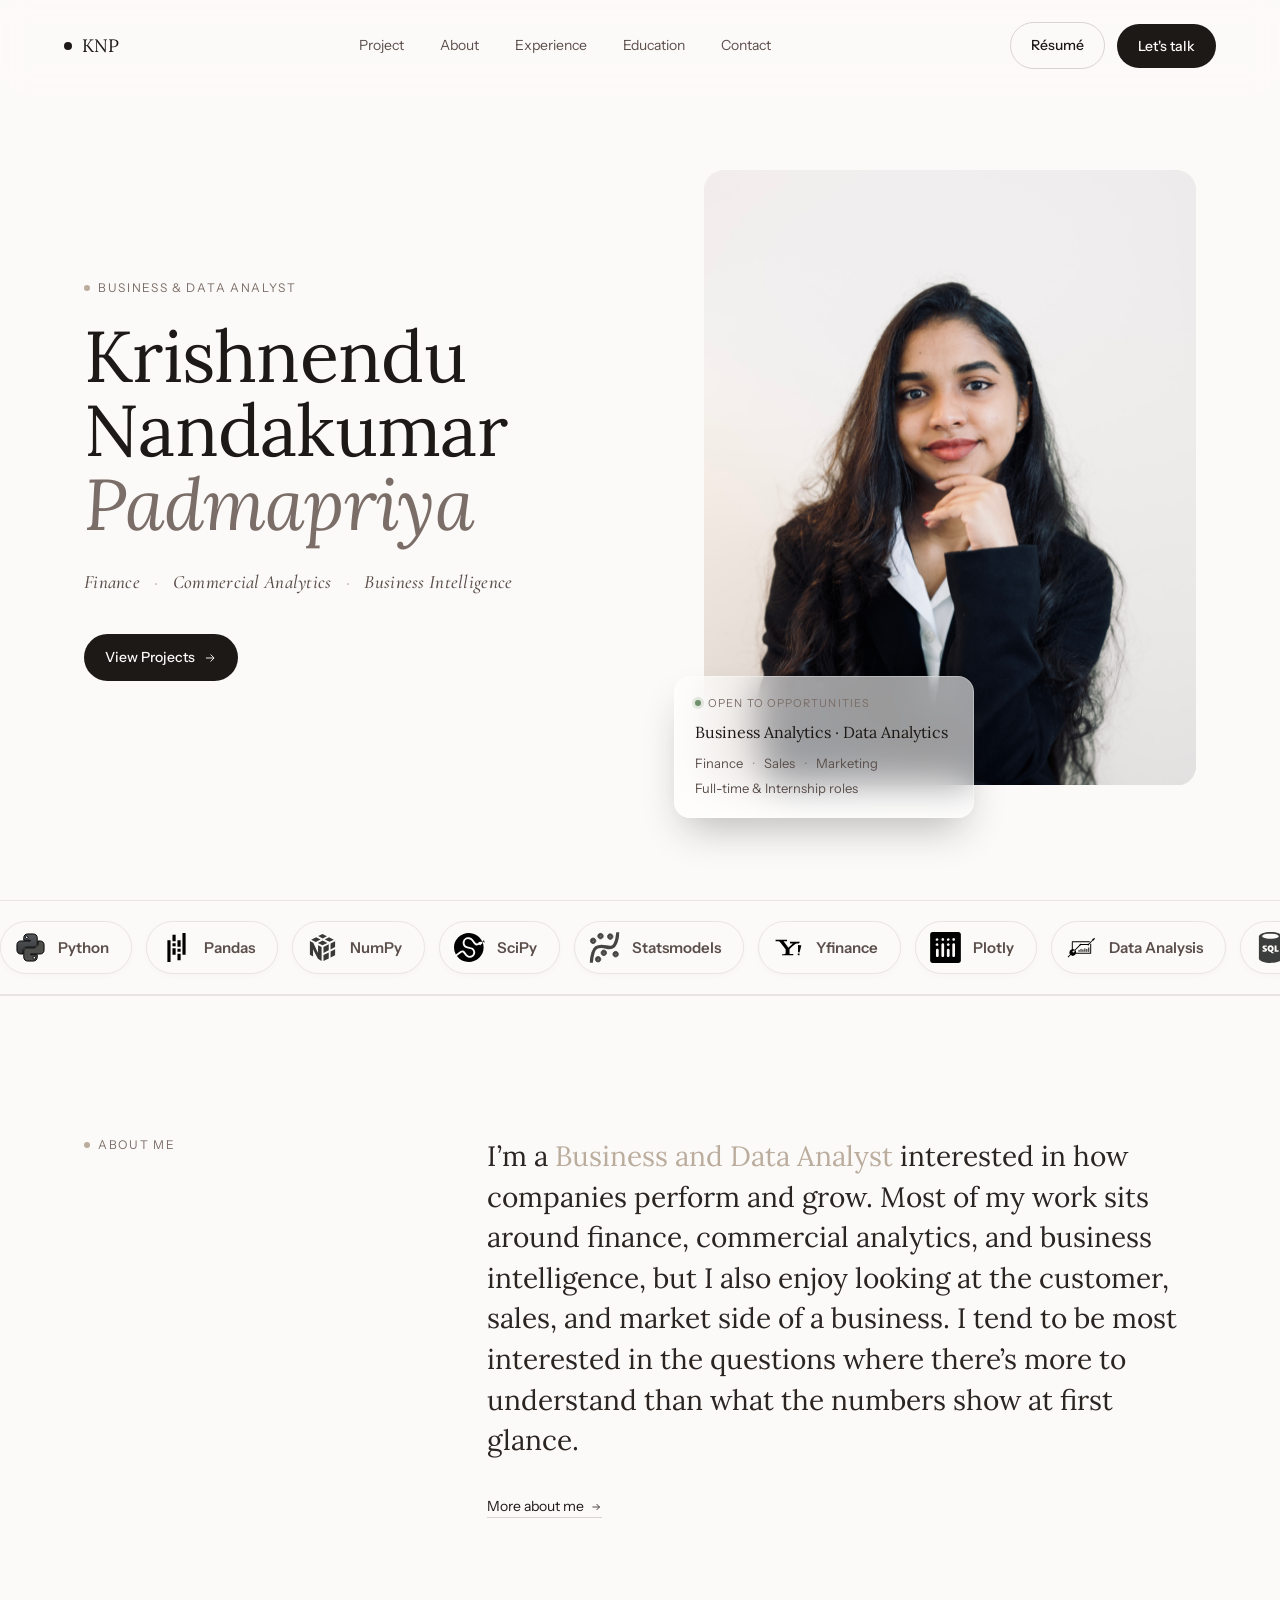
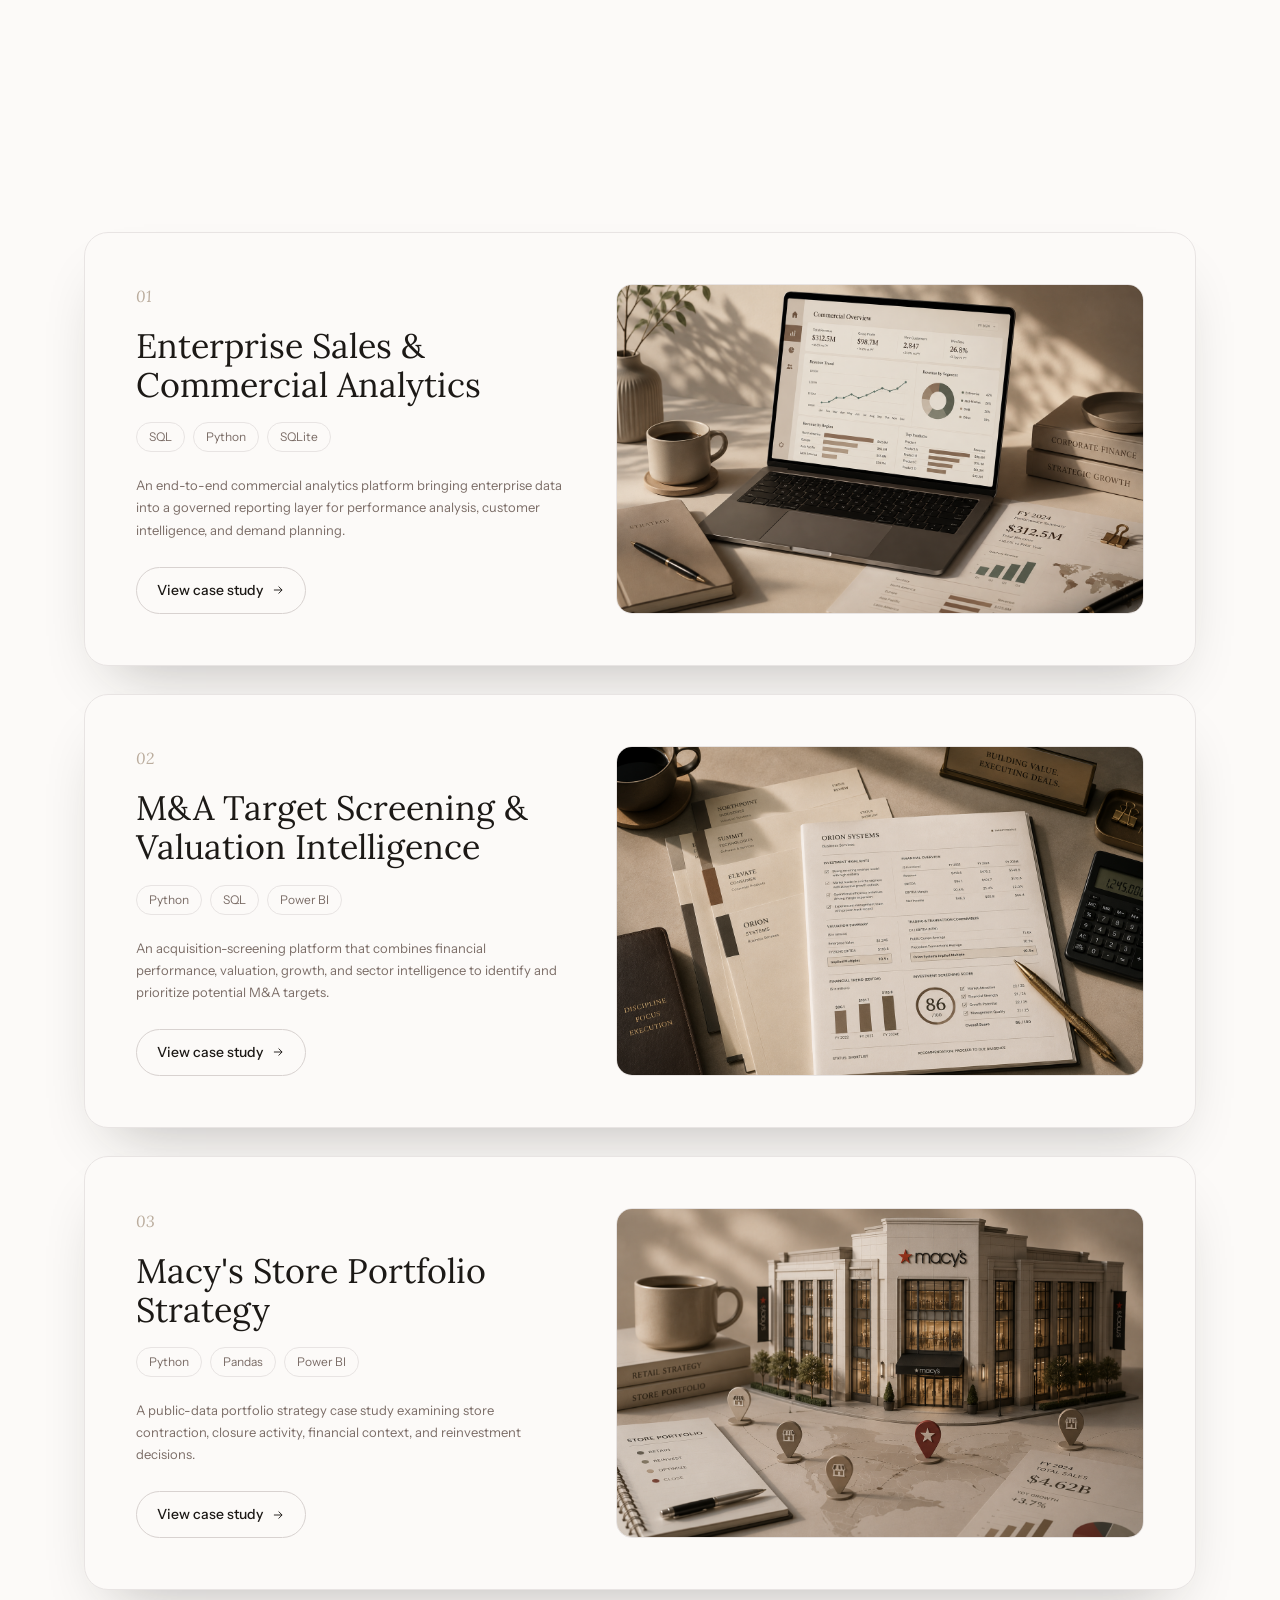
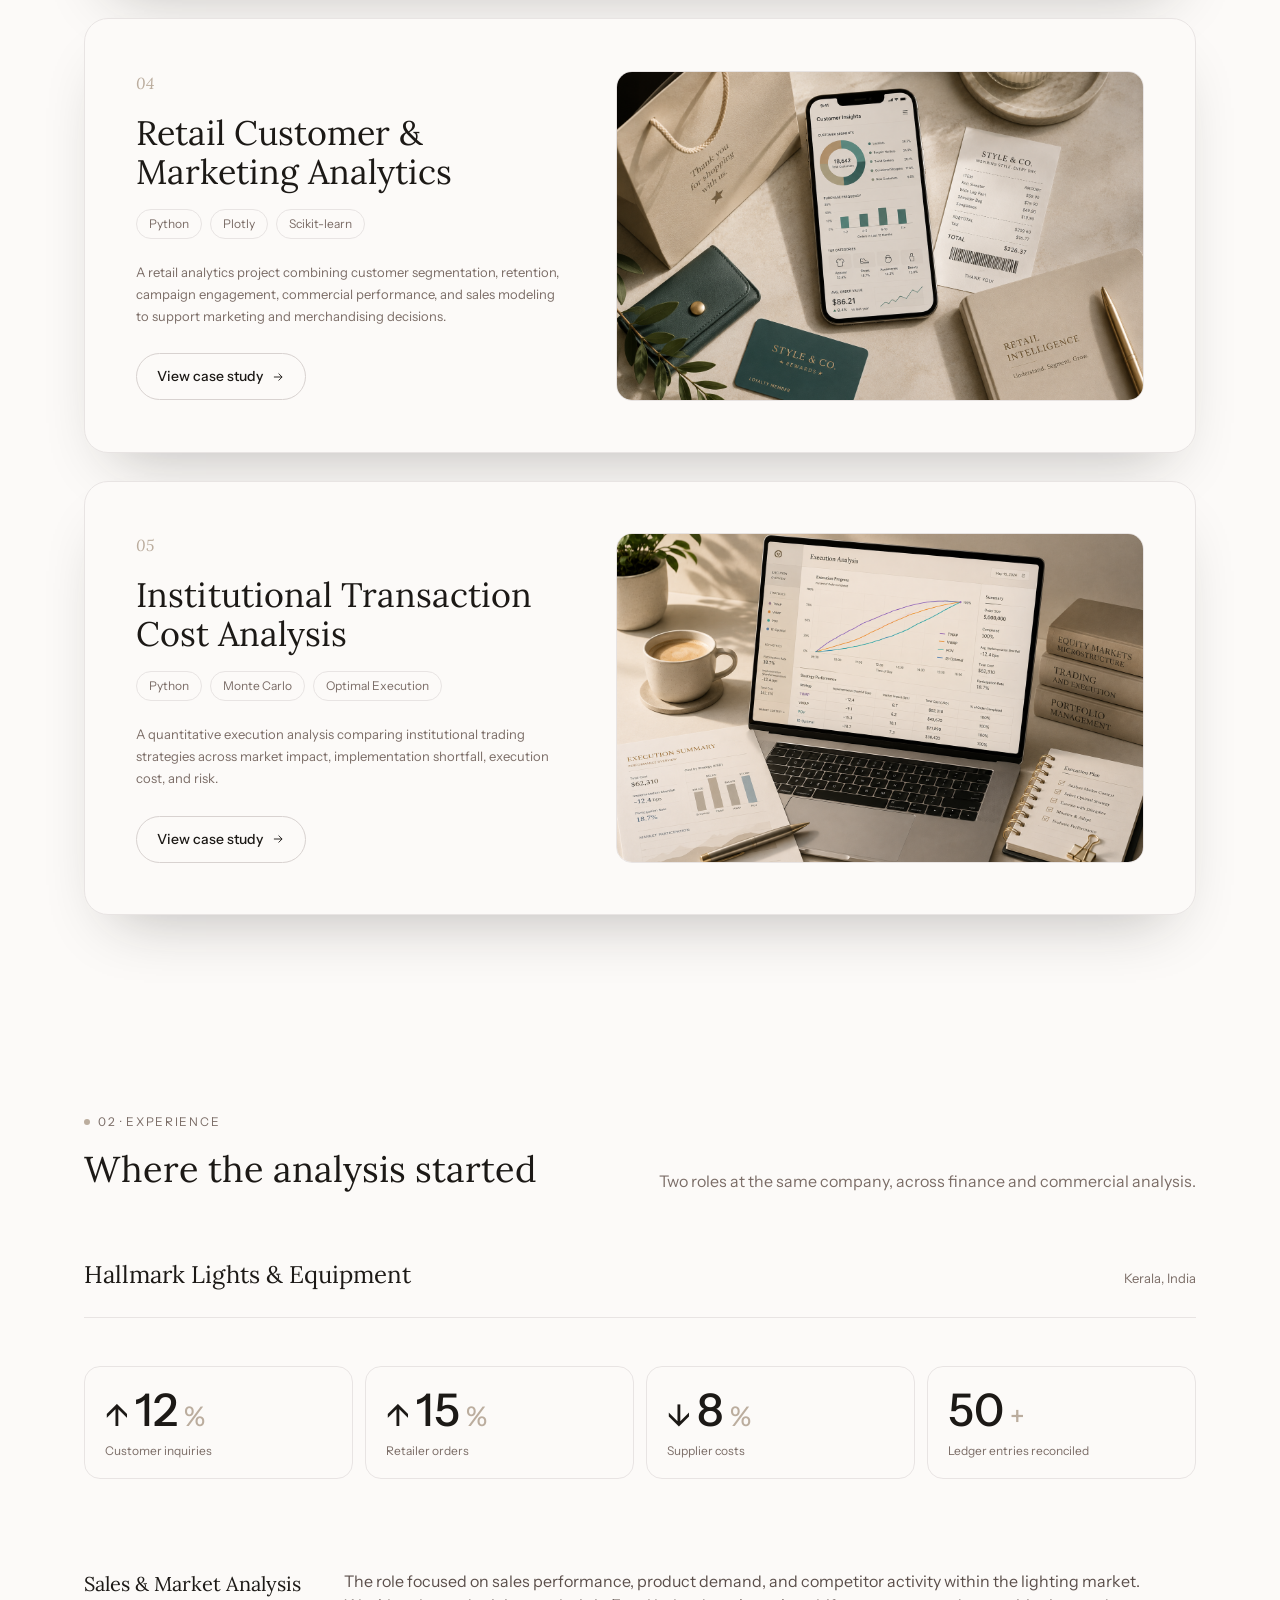
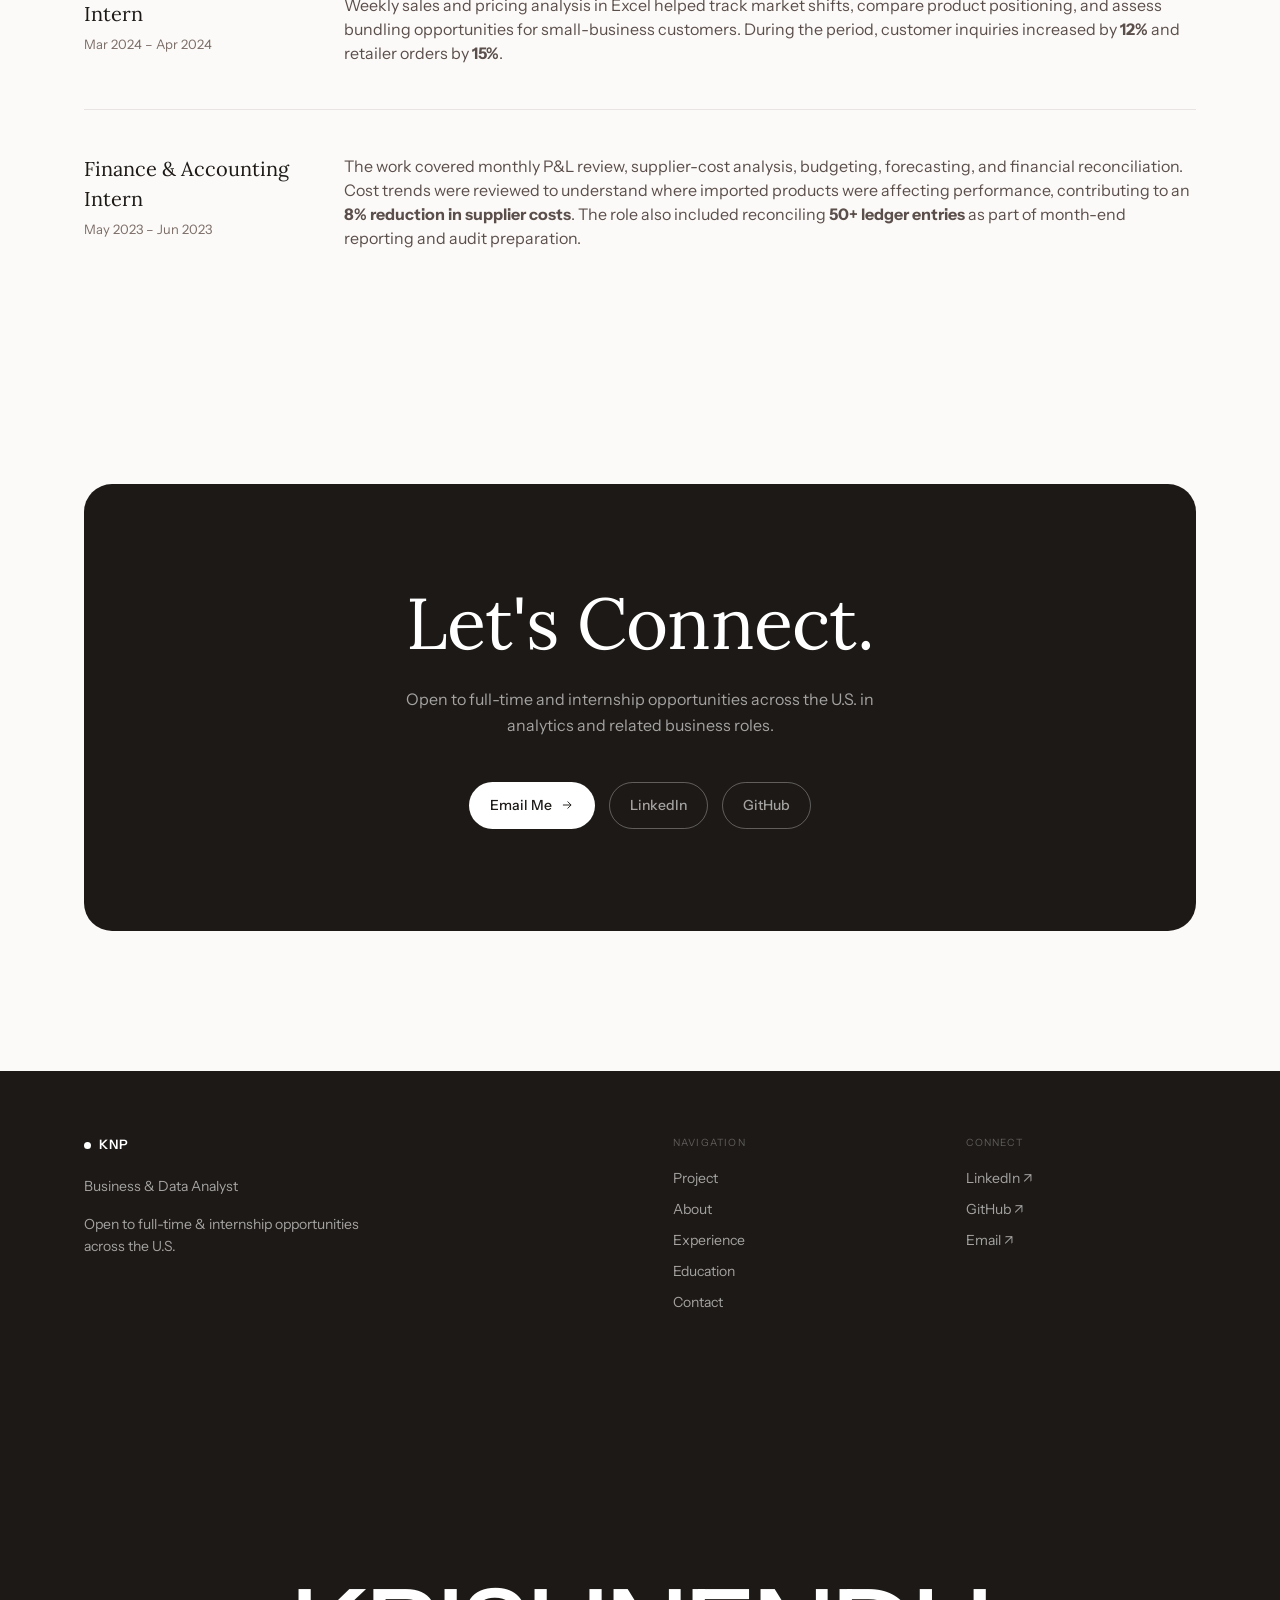
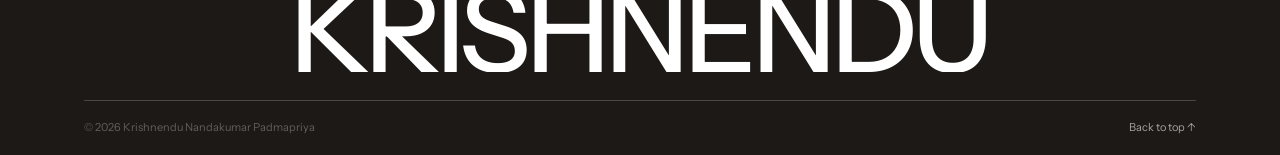
==== commit 42bb6305: "update" ====
--- a/index.html
+++ b/index.html
@@ -119,7 +119,7 @@
     </div>
 
     <div class="marquee-item">
-      <img src="assets/icons/scipy.svg" alt="" class="marquee-item__icon">
+      <img src="assets/icons/Scipy_.svg" alt="" class="marquee-item__icon">
       <span>SciPy</span>
     </div>
 
@@ -179,7 +179,7 @@
     </div>
 
     <div class="marquee-item">
-      <img src="assets/icons/scipy.svg" alt="" class="marquee-item__icon">
+      <img src="assets/icons/Scipy_.svg" alt="" class="marquee-item__icon">
       <span>SciPy</span>
     </div>
 
@@ -875,3 +875,4 @@
 <script src="assets/js/main.js"></script>
 </body>
 </html>
+
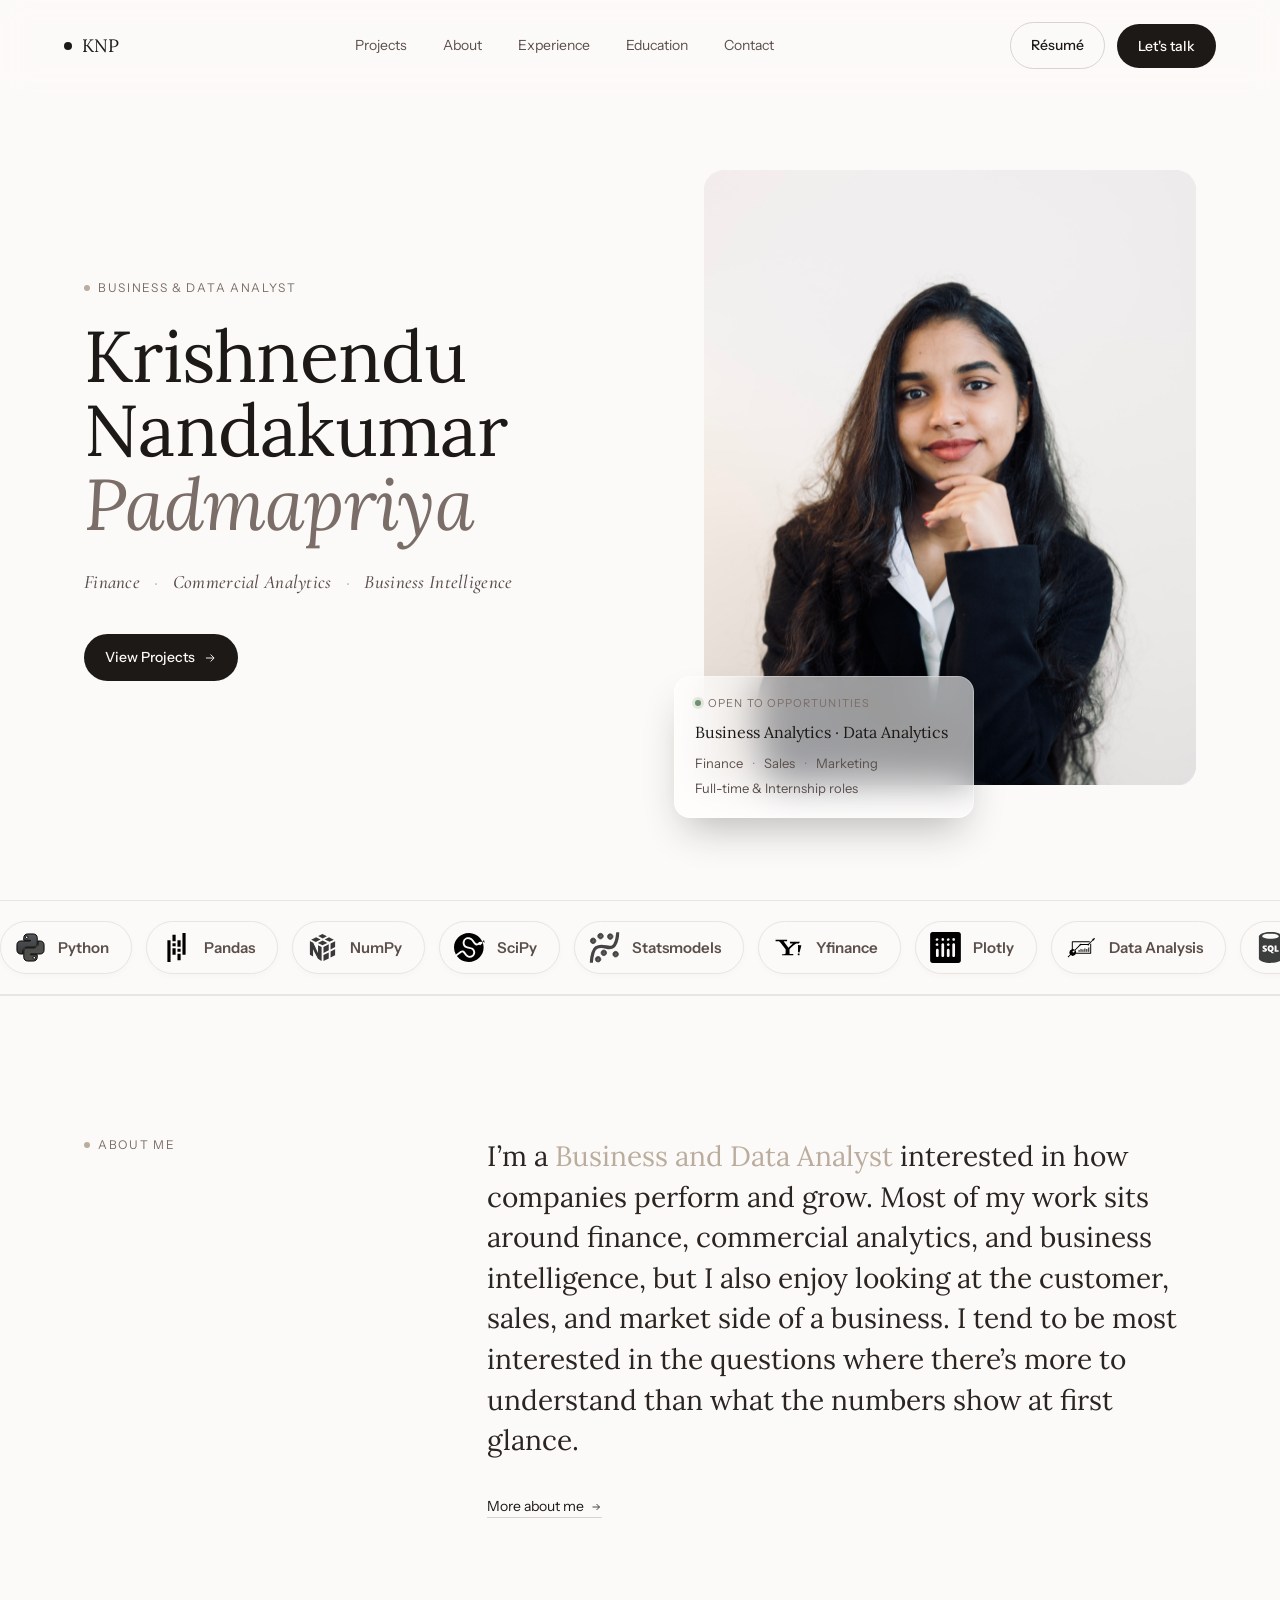
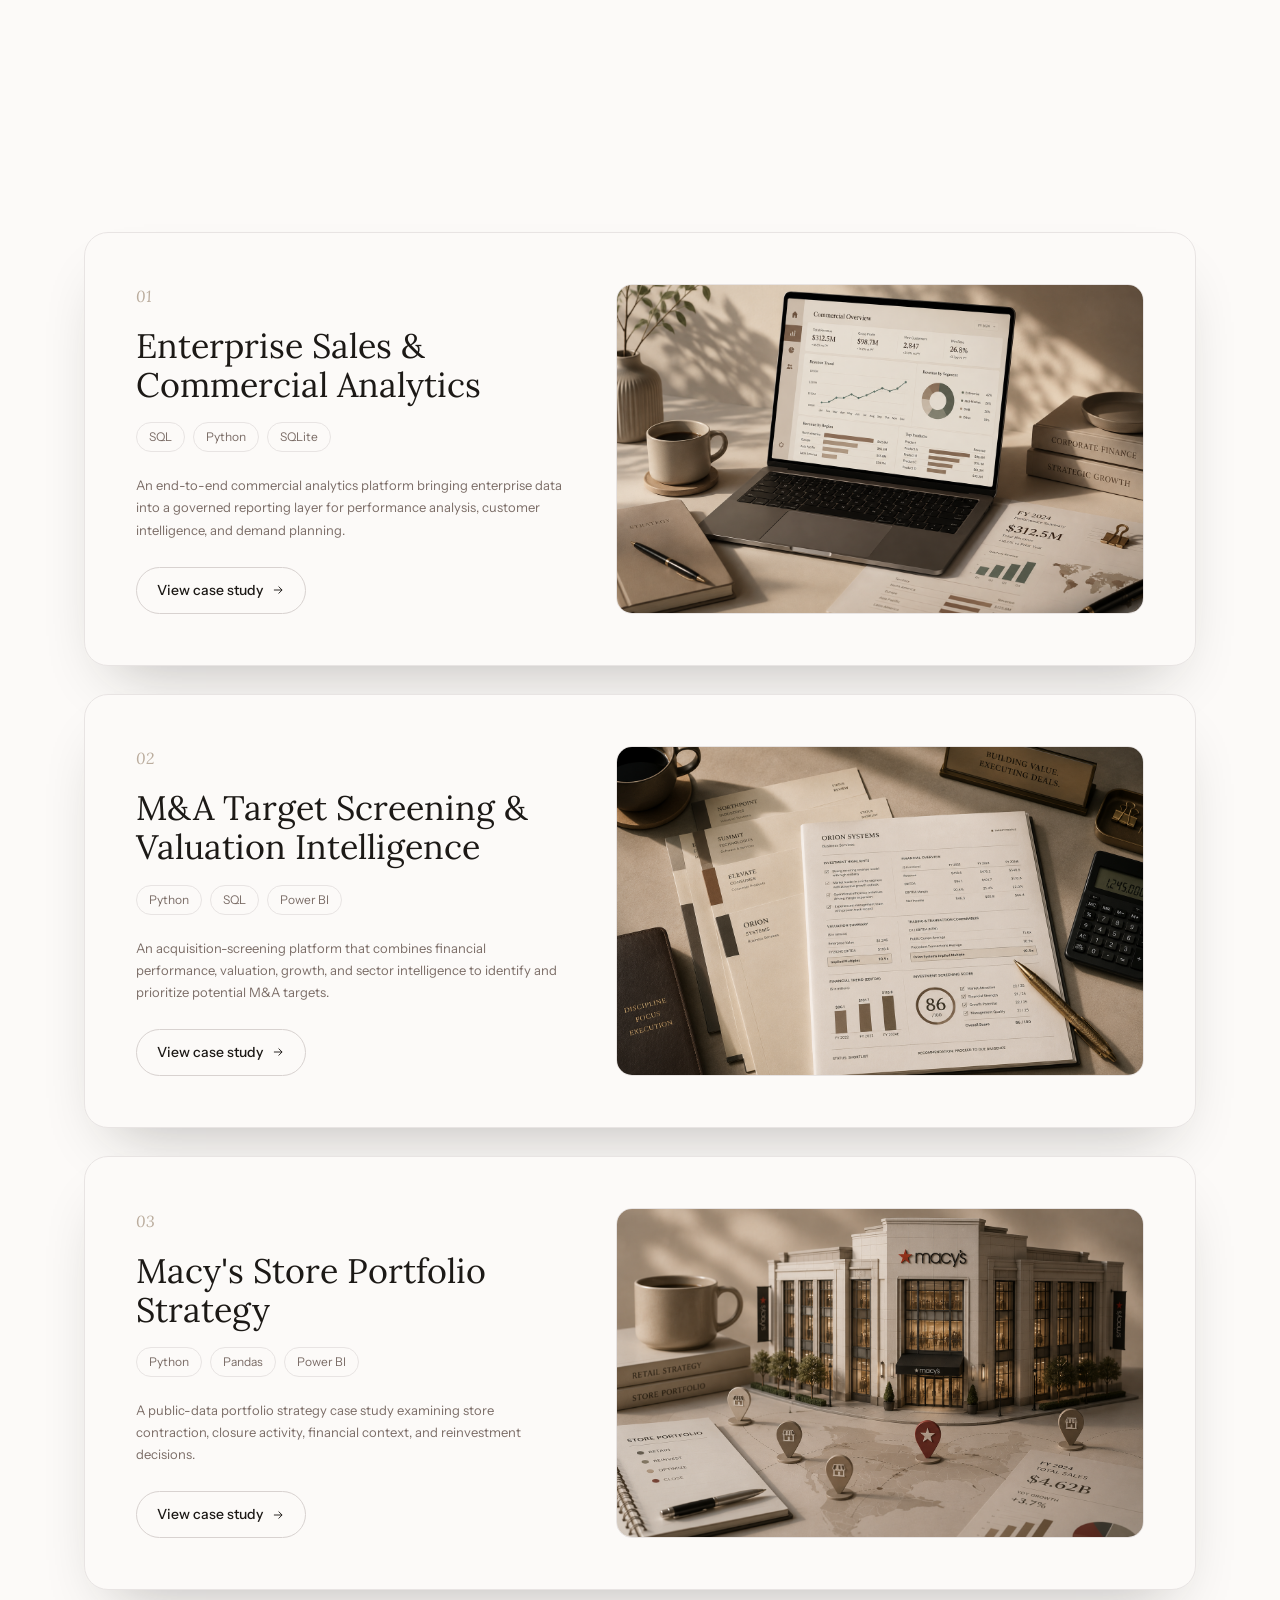
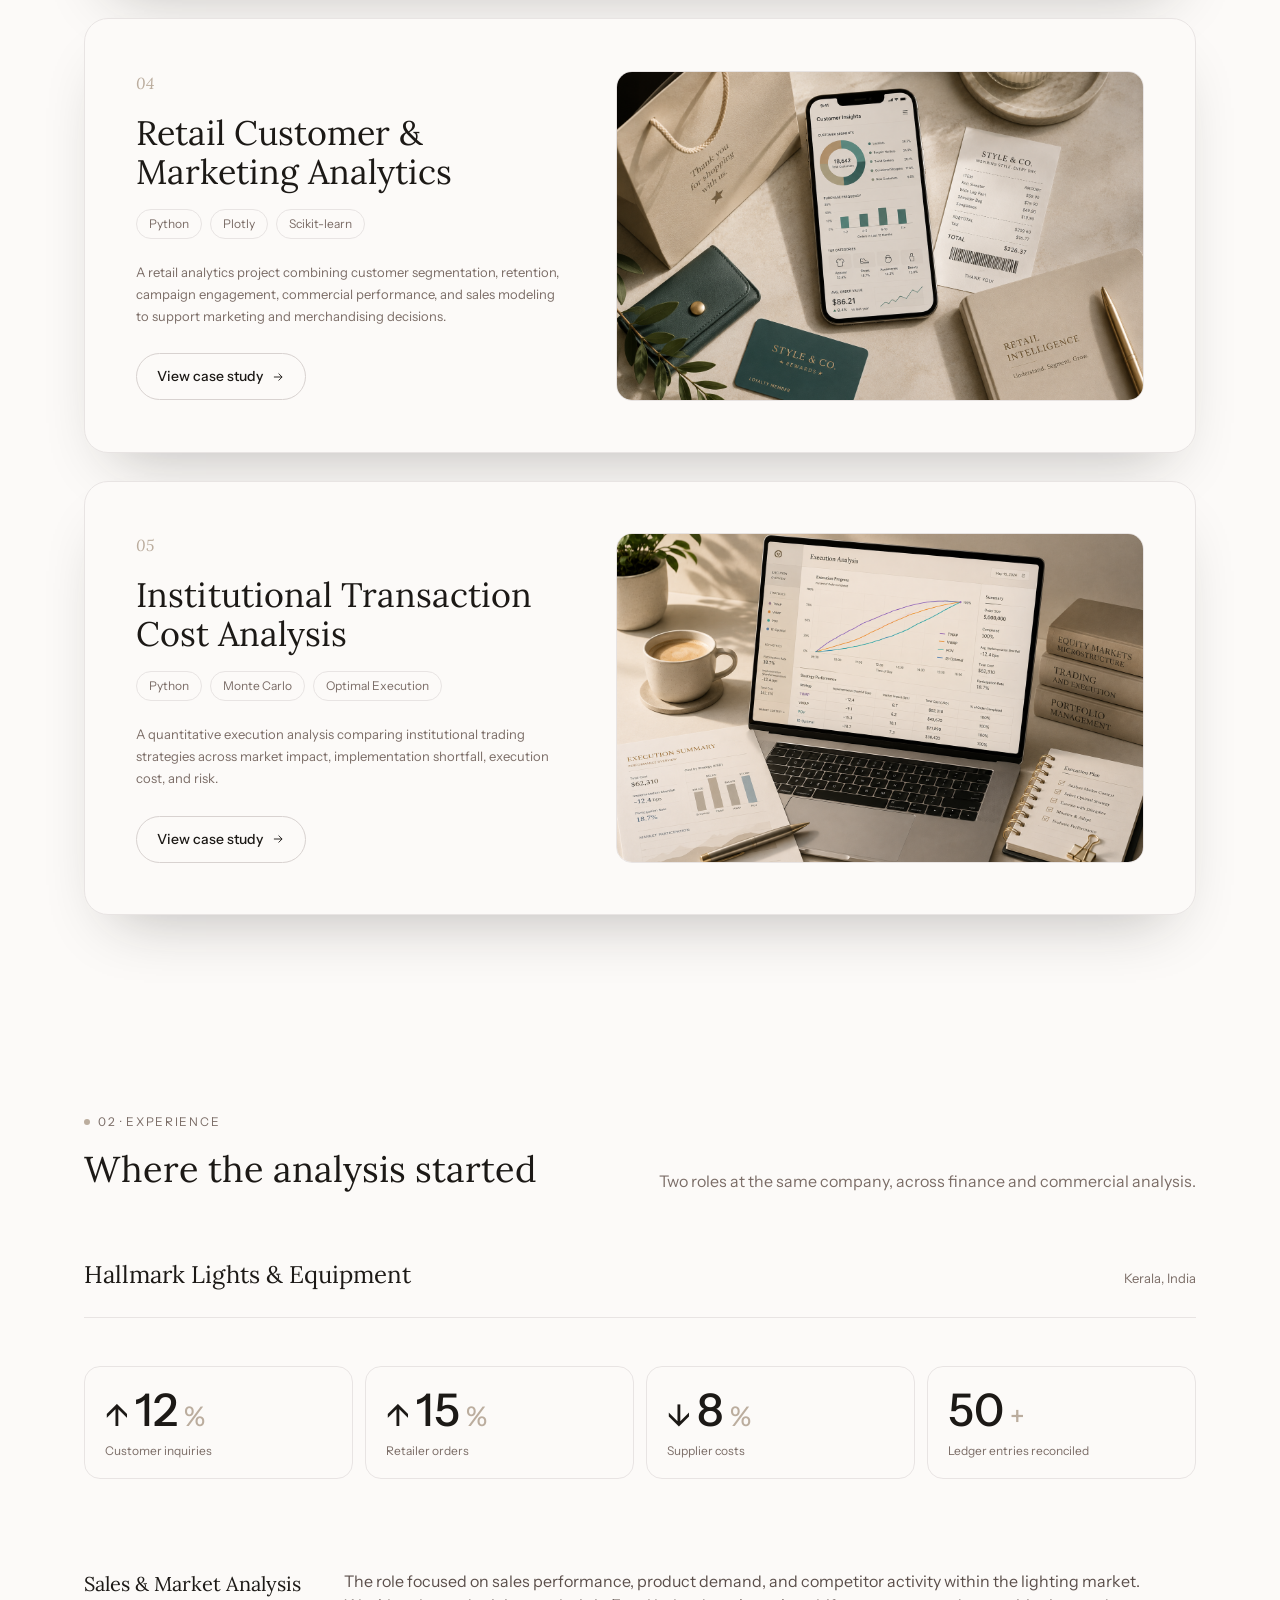
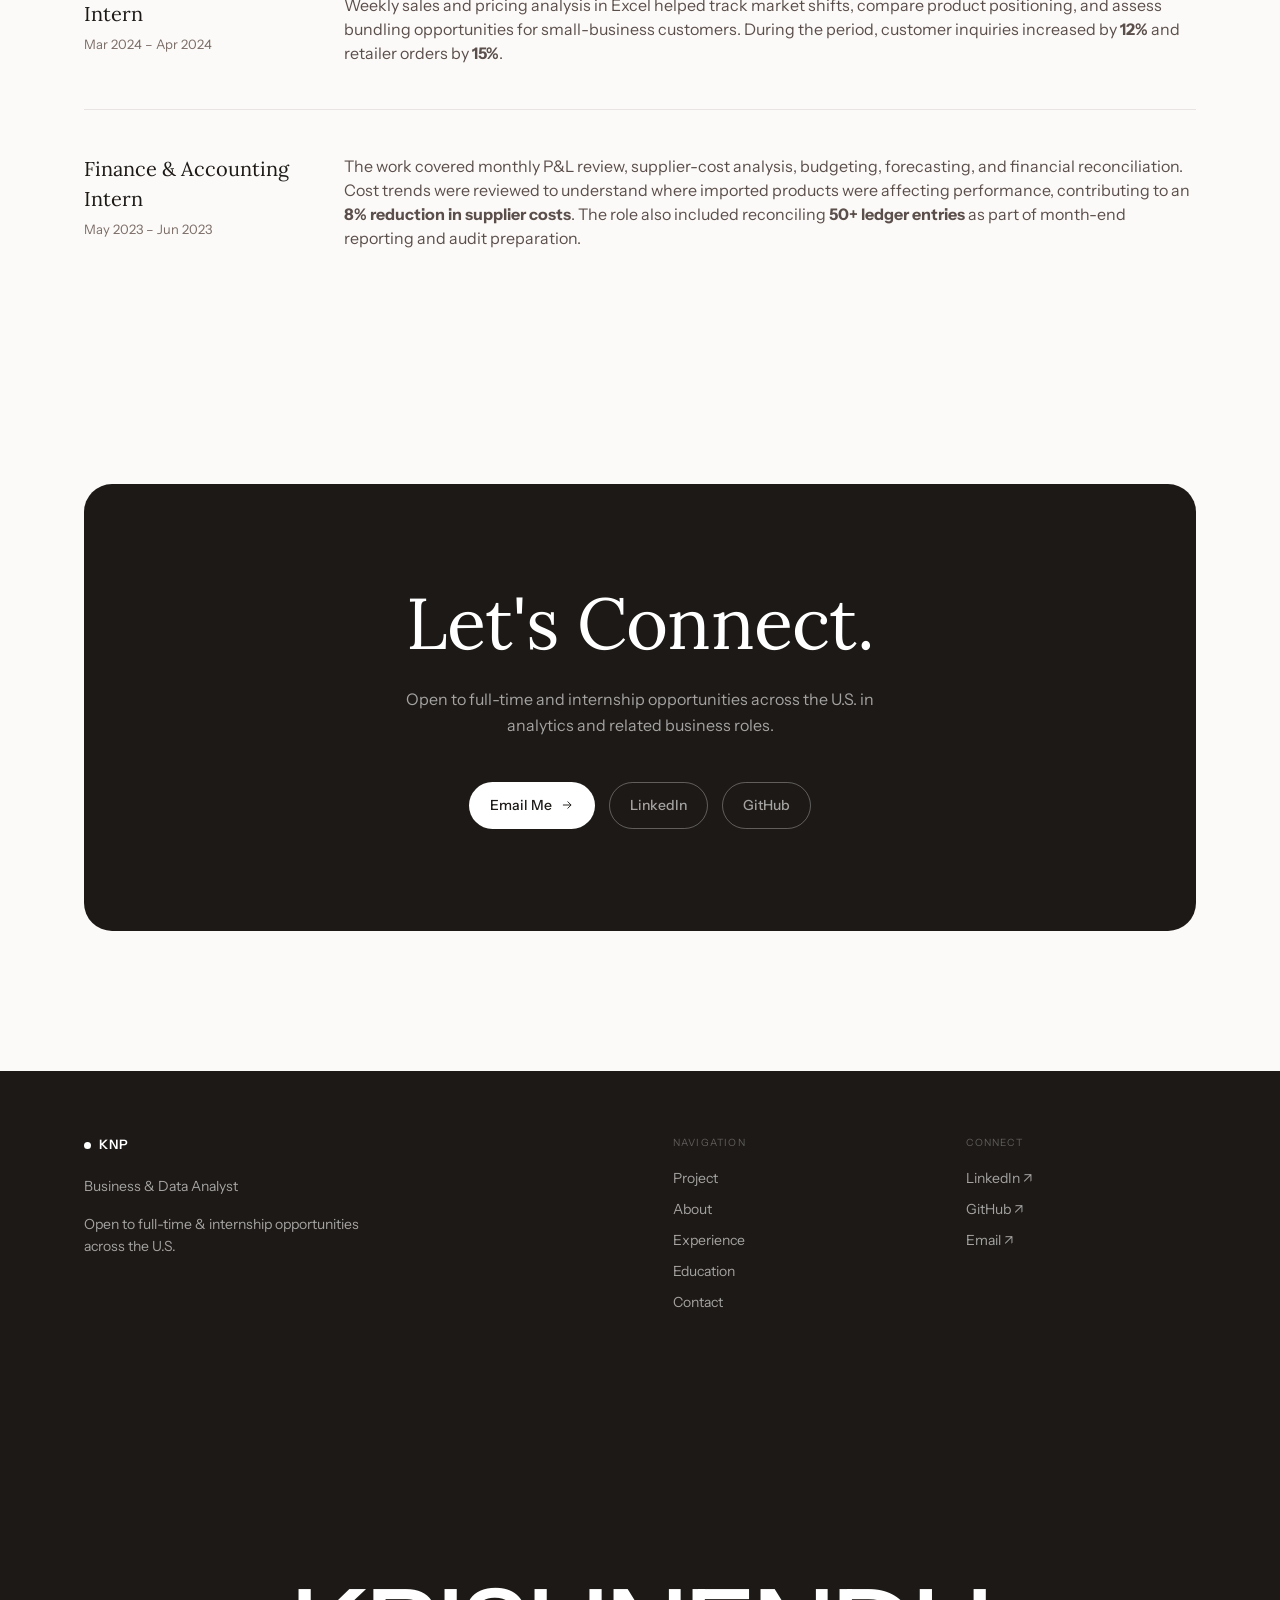
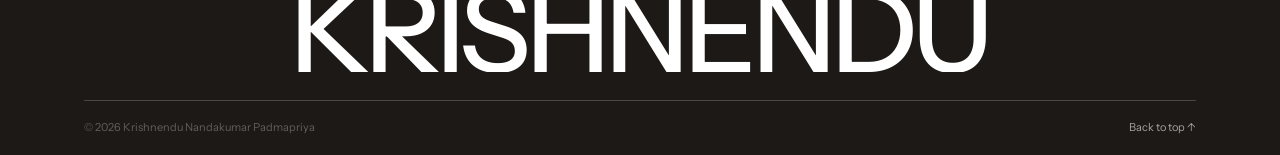
==== commit 2b68fca9: "updated portfolio" ====
--- a/index.html
+++ b/index.html
@@ -18,7 +18,7 @@
 <nav class="nav" id="nav">
   <a href="#top" class="nav__mark"><span></span>KNP</a>
   <div class="nav__links">
-    <a href="#work">Project</a>
+    <a href="#work">Projects</a>
     <a href="#about">About</a>
     <a href="#experience">Experience</a>
     <a href="#education">Education</a>
--- a/assets/css/styles.css
+++ b/assets/css/styles.css
@@ -2551,6 +2551,216 @@
   background:var(--surface);
 }
 
+/* ============================================================
+   PROJECT — KEY FINDINGS
+   Single-column editorial layout
+   ============================================================ */
+
+.case-findings__list{
+  display:flex;
+  flex-direction:column;
+  margin-top:8px;
+
+  border-top:none;
+}
+
+
+/* ============================================================
+   FINDING
+   ============================================================ */
+
+.case-finding{
+  display:grid;
+  grid-template-columns:180px 1fr;
+  gap:48px;
+
+  padding:34px 0;
+
+  border-bottom:1px solid var(--border);
+  background:transparent;
+
+  transition:
+    background .3s ease,
+    padding-left .35s var(--ease);
+}
+
+
+/* ============================================================
+   KEY STAT
+   ============================================================ */
+
+.case-finding__stat{
+  padding-top:4px;
+}
+
+.case-finding__stat strong{
+  display:block;
+
+  font-family:var(--font-display);
+  font-size:34px;
+  font-weight:400;
+  line-height:1.05;
+
+  color:var(--text-primary);
+}
+
+.case-finding__stat span{
+  display:block;
+
+  margin-top:8px;
+
+  font-family:var(--font-ui);
+  font-size:11px;
+  line-height:16px;
+
+  letter-spacing:.08em;
+  text-transform:uppercase;
+
+  color:var(--text-secondary);
+}
+
+
+/* ============================================================
+   FINDING CONTENT
+   ============================================================ */
+
+.case-finding__content{
+  max-width:720px;
+}
+
+.case-finding__num{
+  display:block;
+
+  margin-bottom:8px;
+
+  font-family:var(--font-display);
+  font-style:italic;
+  font-size:12px;
+
+  color:var(--text-secondary);
+}
+
+.case-finding h3{
+  margin:0;
+
+  font-family:var(--font-display);
+  font-size:22px;
+  font-weight:400;
+  line-height:1.3;
+
+  color:var(--text-primary);
+}
+
+.case-finding p{
+  margin-top:10px;
+
+  font-family:var(--font-ui);
+  font-size:14px;
+  line-height:22px;
+
+  color:var(--text-support);
+}
+
+.case-finding p strong{
+  font-weight:500;
+  color:var(--text-primary);
+}
+
+
+/* ============================================================
+   PRIMARY FINDING
+   ============================================================ */
+
+.case-finding--primary{
+  grid-template-columns:260px 1fr;
+
+  padding:48px 0;
+
+  background:linear-gradient(
+    90deg,
+    #F4ECE2 0%,
+    transparent 72%
+  );
+}
+
+.case-finding--primary .case-finding__stat strong{
+  font-size:58px;
+}
+
+.case-finding--primary .case-finding__stat span{
+  font-size:12px;
+}
+
+.case-finding--primary .case-finding__content h3{
+  font-size:28px;
+}
+
+.case-finding--primary .case-finding__content p{
+  max-width:680px;
+}
+
+
+/* ============================================================
+   SUBTLE HOVER
+   ============================================================ */
+
+.case-finding:hover{
+  padding-left:8px;
+}
+
+
+/* ============================================================
+   TABLET
+   ============================================================ */
+
+@media (max-width:760px){
+
+  .case-finding,
+  .case-finding--primary{
+    grid-template-columns:1fr;
+    gap:18px;
+  }
+
+  .case-finding--primary .case-finding__stat strong{
+    font-size:48px;
+  }
+
+  .case-finding--primary .case-finding__content h3{
+    font-size:24px;
+  }
+
+}
+
+
+/* ============================================================
+   MOBILE
+   ============================================================ */
+
+@media (max-width:520px){
+
+  .case-finding,
+  .case-finding--primary{
+    padding:26px 0;
+  }
+
+  .case-finding--primary{
+    padding:34px 0;
+  }
+
+  .case-finding__stat strong{
+    font-size:30px;
+  }
+
+  .case-finding h3{
+    font-size:20px;
+  }
+
+  .case-finding p{
+    font-size:13px;
+    line-height:20px;
+  }
+
+}
 
 /* ============================================================
    TABLET / MOBILE
@@ -3287,3 +3497,706 @@
   }
 
 }
+
+/* Business context — question */
+.case-business-question{
+  color:#5B4F4B !important;
+  font-style:normal;
+  font-weight:500;
+}
+
+/* ============================================================
+   FINAL KEY FINDINGS LAYOUT OVERRIDE
+   ============================================================ */
+
+.case-block.case-findings .case-findings__list{
+  display:flex;
+  flex-direction:column;
+  width:100%;
+  margin-top:8px;
+  border-top:none;
+}
+
+.case-block.case-findings .case-finding,
+.case-block.case-findings .case-finding--primary{
+  display:grid;
+  grid-template-columns:180px minmax(0,1fr);
+  gap:48px;
+
+  min-height:0;
+  width:100%;
+
+  padding:34px 0;
+
+  border:0;
+  border-bottom:1px solid var(--border);
+
+  background:transparent;
+  box-shadow:none;
+}
+
+.case-block.case-findings .case-finding--primary{
+  grid-template-columns:180px minmax(0,1fr);
+  padding:38px 0;
+  background:transparent;
+}
+
+.case-block.case-findings .case-finding__stat{
+  display:block;
+  width:100%;
+  min-width:0;
+  padding-top:4px;
+}
+
+.case-block.case-findings .case-finding__stat strong{
+  display:block;
+  margin:0;
+
+  font-family:var(--font-display);
+  font-size:24px;
+  font-weight:400;
+  line-height:1.05;
+
+  color:var(--text-primary);
+}
+
+.case-block.case-findings .case-finding--primary .case-finding__stat strong{
+  font: size 20px;
+}
+
+.case-block.case-findings .case-finding__stat span{
+  display:block;
+  margin-top:8px;
+
+  font-family:var(--font-ui);
+  font-size:11px;
+  line-height:16px;
+
+  letter-spacing:.08em;
+  text-transform:uppercase;
+
+  color:var(--text-secondary);
+}
+
+.case-block.case-findings .case-finding__content{
+  display:block;
+  min-width:0;
+  max-width:720px;
+}
+
+.case-block.case-findings .case-finding__num{
+  display:block;
+  margin:0 0 8px;
+
+  font-family:var(--font-display);
+  font-style:italic;
+  font-size:12px;
+
+  color:var(--text-secondary);
+}
+
+.case-block.case-findings .case-finding h3{
+  margin:0;
+
+  font-family:var(--font-display);
+  font-size:19px;
+  font-weight:400;
+  line-height:1.3;
+
+  color:var(--text-primary);
+}
+
+.case-block.case-findings .case-finding--primary h3{
+  font-size:19px;
+}
+
+.case-block.case-findings .case-finding p{
+  margin-top:10px;
+
+  font-family:var(--font-ui);
+  font-size:14px;
+  line-height:22px;
+
+  color:var(--text-support);
+}
+
+.case-block.case-findings .case-finding p strong{
+  font-weight:500;
+  color:var(--text-primary);
+}
+
+.case-block.case-findings .case-finding:hover{
+  padding-left:8px;
+  background:transparent;
+}
+
+
+/* TABLET */
+@media (max-width:760px){
+
+  .case-block.case-findings .case-finding,
+  .case-block.case-findings .case-finding--primary{
+    grid-template-columns:1fr;
+    gap:18px;
+    padding:32px 0;
+  }
+
+  .case-block.case-findings .case-finding--primary{
+    padding:38px 0;
+  }
+
+  .case-block.case-findings .case-finding--primary .case-finding__stat strong{
+    font-size:48px;
+  }
+
+  .case-block.case-findings .case-finding--primary h3{
+    font-size:24px;
+  }
+
+}
+
+
+/* MOBILE */
+@media (max-width:520px){
+
+  .case-block.case-findings .case-finding,
+  .case-block.case-findings .case-finding--primary{
+    padding:26px 0;
+  }
+
+  .case-block.case-findings .case-finding--primary{
+    padding:32px 0;
+  }
+
+  .case-block.case-findings .case-finding__stat strong{
+    font-size:30px;
+  }
+
+  .case-block.case-findings .case-finding h3{
+    font-size:20px;
+  }
+
+  .case-block.case-findings .case-finding p{
+    font-size:13px;
+    line-height:20px;
+  }
+
+}
+
+.case-block.case-findings .case-finding:last-child{
+  border-bottom:none;
+}
+
+
+/* ============================================================
+   PROJECT — EXPANDABLE RECOMMENDATIONS
+   ============================================================ */
+
+.case-block.case-recommendations{
+  padding-top:42px;
+  padding-bottom:42px;
+}
+
+.case-block.case-recommendations .case-recommendations__list{
+  margin:0;
+}
+
+.case-block.case-recommendations .case-recommendation{
+  border-bottom:1px solid var(--border);
+}
+
+.case-block.case-recommendations
+.case-recommendation:first-child{
+  border-top:1px solid var(--border);
+}
+
+.case-recommendation__trigger{
+  width:100%;
+  display:grid;
+  grid-template-columns:48px minmax(0,1fr) 28px;
+  align-items:center;
+  gap:18px;
+
+  padding:22px 0;
+
+  border:0;
+  background:transparent;
+
+  text-align:left;
+  color:var(--text-primary);
+
+  cursor:pointer;
+}
+
+.case-recommendation__num{
+  font-family:var(--font-display);
+  font-style:italic;
+  font-size:14px;
+  color:var(--text-secondary);
+}
+
+.case-recommendation__title{
+  font-family:var(--font-display);
+  font-size:21px;
+  font-weight:400;
+  line-height:1.35;
+}
+
+.case-recommendation__toggle{
+  display:flex;
+  align-items:center;
+  justify-content:center;
+
+  width:26px;
+  height:26px;
+
+  border:1px solid var(--border-strong);
+  border-radius:50%;
+
+  font-family:var(--font-ui);
+  font-size:16px;
+  font-weight:400;
+
+  color:var(--text-body);
+
+  transition:
+    transform .3s var(--ease),
+    background .3s ease,
+    border-color .3s ease;
+}
+
+.case-recommendation__trigger:hover
+.case-recommendation__toggle{
+  border-color:var(--text-primary);
+}
+
+.case-recommendation__details{
+  display:grid;
+  grid-template-rows:0fr;
+
+  transition:grid-template-rows .4s var(--ease-slow);
+}
+
+.case-recommendation__details p{
+  overflow:hidden;
+  margin:0;
+  padding-left:66px;
+  padding-right:50px;
+
+  font-family:var(--font-ui);
+  font-size:14px;
+  line-height:22px;
+
+  color:var(--text-support);
+
+  opacity:0;
+
+  transition:
+    opacity .25s ease,
+    padding-bottom .4s var(--ease-slow);
+}
+
+.case-recommendation.is-open
+.case-recommendation__details{
+  grid-template-rows:1fr;
+}
+
+.case-recommendation.is-open
+.case-recommendation__details p{
+  padding-bottom:24px;
+  opacity:1;
+}
+
+.case-recommendation.is-open
+.case-recommendation__toggle{
+  transform:rotate(45deg);
+  background:var(--surface);
+}
+
+
+/* mobile */
+
+@media (max-width:700px){
+
+  .case-recommendation__trigger{
+    grid-template-columns:34px minmax(0,1fr) 26px;
+    gap:12px;
+    padding:20px 0;
+  }
+
+  .case-recommendation__title{
+    font-size:19px;
+  }
+
+  .case-recommendation__details p{
+    padding-left:46px;
+    padding-right:36px;
+    font-size:13px;
+    line-height:20px;
+  }
+
+}
+
+/* ============================================================
+   FINAL RECOMMENDATIONS OVERRIDE
+   ============================================================ */
+
+.case-block.case-recommendations .case-recommendations__list{
+  display:block;
+  margin:0;
+}
+
+.case-block.case-recommendations .case-recommendation{
+  display:block;
+  width:100%;
+  padding:0;
+  margin:0;
+
+  border:0;
+  border-bottom:1px solid var(--border);
+
+  background:transparent;
+}
+
+.case-block.case-recommendations .case-recommendation:first-child{
+  border-top:1px solid var(--border);
+}
+
+
+/* ROW */
+
+.case-block.case-recommendations .case-recommendation__trigger{
+  display:grid;
+  grid-template-columns:42px minmax(0, 1fr) 32px;
+  align-items:center;
+  gap:18px;
+
+  width:100%;
+  padding:24px 0;
+
+  border:0;
+  background:transparent;
+
+  text-align:left;
+  cursor:pointer;
+}
+
+
+/* NUMBER */
+
+.case-block.case-recommendations .case-recommendation__num{
+  font-family:var(--font-display);
+  font-style:italic;
+  font-size:13px;
+
+  color:var(--text-secondary);
+}
+
+
+/* TITLE */
+
+.case-block.case-recommendations .case-recommendation__title{
+  display:block;
+
+  font-family:var(--font-display);
+  font-size:21px;
+  font-weight:400;
+  line-height:1.35;
+
+  color:var(--text-primary);
+}
+
+
+/* PLUS */
+
+.case-block.case-recommendations .case-recommendation__toggle{
+  display:flex;
+  align-items:center;
+  justify-content:center;
+
+  width:28px;
+  height:28px;
+
+  border:1px solid var(--border-strong);
+  border-radius:50%;
+
+  font-size:16px;
+  line-height:1;
+
+  color:var(--text-body);
+}
+
+
+/* EXPANDED TEXT */
+
+.case-block.case-recommendations .case-recommendation__details{
+  display:grid;
+  grid-template-rows:0fr;
+
+  transition:grid-template-rows .4s var(--ease-slow);
+}
+
+.case-block.case-recommendations .case-recommendation__details p{
+  overflow:hidden;
+
+  margin:0;
+  padding:0 50px 0 60px;
+
+  max-width:800px;
+
+  font-family:var(--font-ui);
+  font-size:14px;
+  line-height:22px;
+
+  color:var(--text-support);
+
+  opacity:0;
+
+  transition:
+    opacity .25s ease,
+    padding-bottom .4s var(--ease-slow);
+}
+
+
+/* OPEN */
+
+.case-block.case-recommendations
+.case-recommendation.is-open
+.case-recommendation__details{
+  grid-template-rows:1fr;
+}
+
+.case-block.case-recommendations
+.case-recommendation.is-open
+.case-recommendation__details p{
+  padding-bottom:24px;
+  opacity:1;
+}
+
+.case-block.case-recommendations
+.case-recommendation.is-open
+.case-recommendation__toggle{
+  transform:rotate(45deg);
+}
+
+
+/* MOBILE */
+
+@media (max-width:700px){
+
+  .case-block.case-recommendations .case-recommendation__trigger{
+    grid-template-columns:30px minmax(0,1fr) 28px;
+    gap:12px;
+    padding:20px 0;
+  }
+
+  .case-block.case-recommendations .case-recommendation__title{
+    font-size:18px;
+  }
+
+  .case-block.case-recommendations .case-recommendation__details p{
+    padding-left:42px;
+    padding-right:36px;
+    font-size:13px;
+    line-height:20px;
+  }
+
+}
+
+/* Remove line directly below Recommendations heading */
+.case-block.case-recommendations
+.case-recommendation:first-child{
+  border-top:none;
+}
+
+/* Remove line after final recommendation */
+.case-block.case-recommendations
+.case-recommendation:last-child{
+  border-bottom:none;
+}
+
+.case-block.case-recommendations .case-recommendation__title{
+  font-size:19px;
+  line-height:1.35;
+}
+
+/* ============================================================
+   PROJECT — SCOPE & LIMITATIONS
+   Reflective single-column treatment
+   ============================================================ */
+
+.case-block.case-scope{
+  padding-top:48px;
+  padding-bottom:48px;
+}
+
+.case-block.case-scope .case-scope__body{
+  padding-left:60px;
+  max-width:820px;
+}
+
+.case-block.case-scope .case-scope__body p{
+  margin:0;
+
+  padding-left:22px;
+  border-left:1px solid var(--border-strong);
+
+  font-family:var(--font-ui);
+  font-size:14px;
+  line-height:22px;
+
+  color:var(--text-support);
+}
+
+
+/* mobile */
+
+@media (max-width:700px){
+
+  .case-block.case-scope .case-scope__body{
+    padding-left:0;
+  }
+
+  .case-block.case-scope .case-scope__body p{
+    padding-left:16px;
+    font-size:13px;
+    line-height:21px;
+  }
+
+}
+
+/* ============================================================
+   PROJECT — TOOLS & METHODS
+   Category tabs
+   ============================================================ */
+
+.case-block.case-tools{
+  padding-top:48px;
+  padding-bottom:48px;
+}
+
+.case-tools__tabs{
+  display:flex;
+  gap:8px;
+
+  margin-top:8px;
+
+  border-bottom:1px solid var(--border);
+
+  overflow-x:auto;
+  scrollbar-width:none;
+}
+
+.case-tools__tabs::-webkit-scrollbar{
+  display:none;
+}
+
+.case-tools__tab{
+  flex:none;
+
+  appearance:none;
+
+  border:1px solid transparent;
+  border-bottom:none;
+
+  background:transparent;
+
+  font-family:var(--font-ui);
+  font-size:13px;
+  line-height:20px;
+
+  color:var(--text-support);
+
+  padding:11px 18px;
+
+  border-radius:12px 12px 0 0;
+
+  cursor:pointer;
+
+  transition:
+    color .3s ease,
+    background .3s ease,
+    border-color .3s ease;
+}
+
+.case-tools__tab:hover{
+  color:var(--text-primary);
+}
+
+.case-tools__tab.is-active{
+  color:var(--text-primary);
+  background:var(--bg);
+  border-color:var(--border);
+}
+
+
+/* ============================================================
+   PANELS
+   ============================================================ */
+
+.case-tools__panel{
+  display:none;
+
+  padding:24px 0 4px;
+
+  border:none;
+  border-radius:0;
+}
+
+.case-tools__panel.is-active{
+  display:block;
+}
+
+.case-tools__items{
+  display:flex;
+  flex-wrap:wrap;
+  gap:8px;
+
+  padding:0 22px 20px;
+}
+
+.case-tools__items span{
+  display:inline-flex;
+  align-items:center;
+
+  padding:8px 14px;
+
+  border:1px solid var(--border);
+  border-radius:100px;
+
+  font-family:var(--font-ui);
+  font-size:13px;
+  line-height:1;
+
+  color:var(--text-body);
+
+  background:transparent;
+}
+
+/* Reduce space between Key Findings and Recommendations */
+.case-block.case-findings{
+  padding-bottom:20px;
+}
+
+.case-block.case-recommendations{
+  padding-top:34px;
+}
+
+/* Reduce space between Recommendations and Scope & Limitations */
+
+.case-block.case-recommendations{
+  padding-bottom:20px;
+}
+
+.case-block.case-scope{
+  padding-top:34px;
+}
+
+/* Align Analysis heading/text with other narrow case sections */
+.case-block--visuals > .wrap--narrow{
+  transform:translateX(-60px);
+}
+
+
+
+
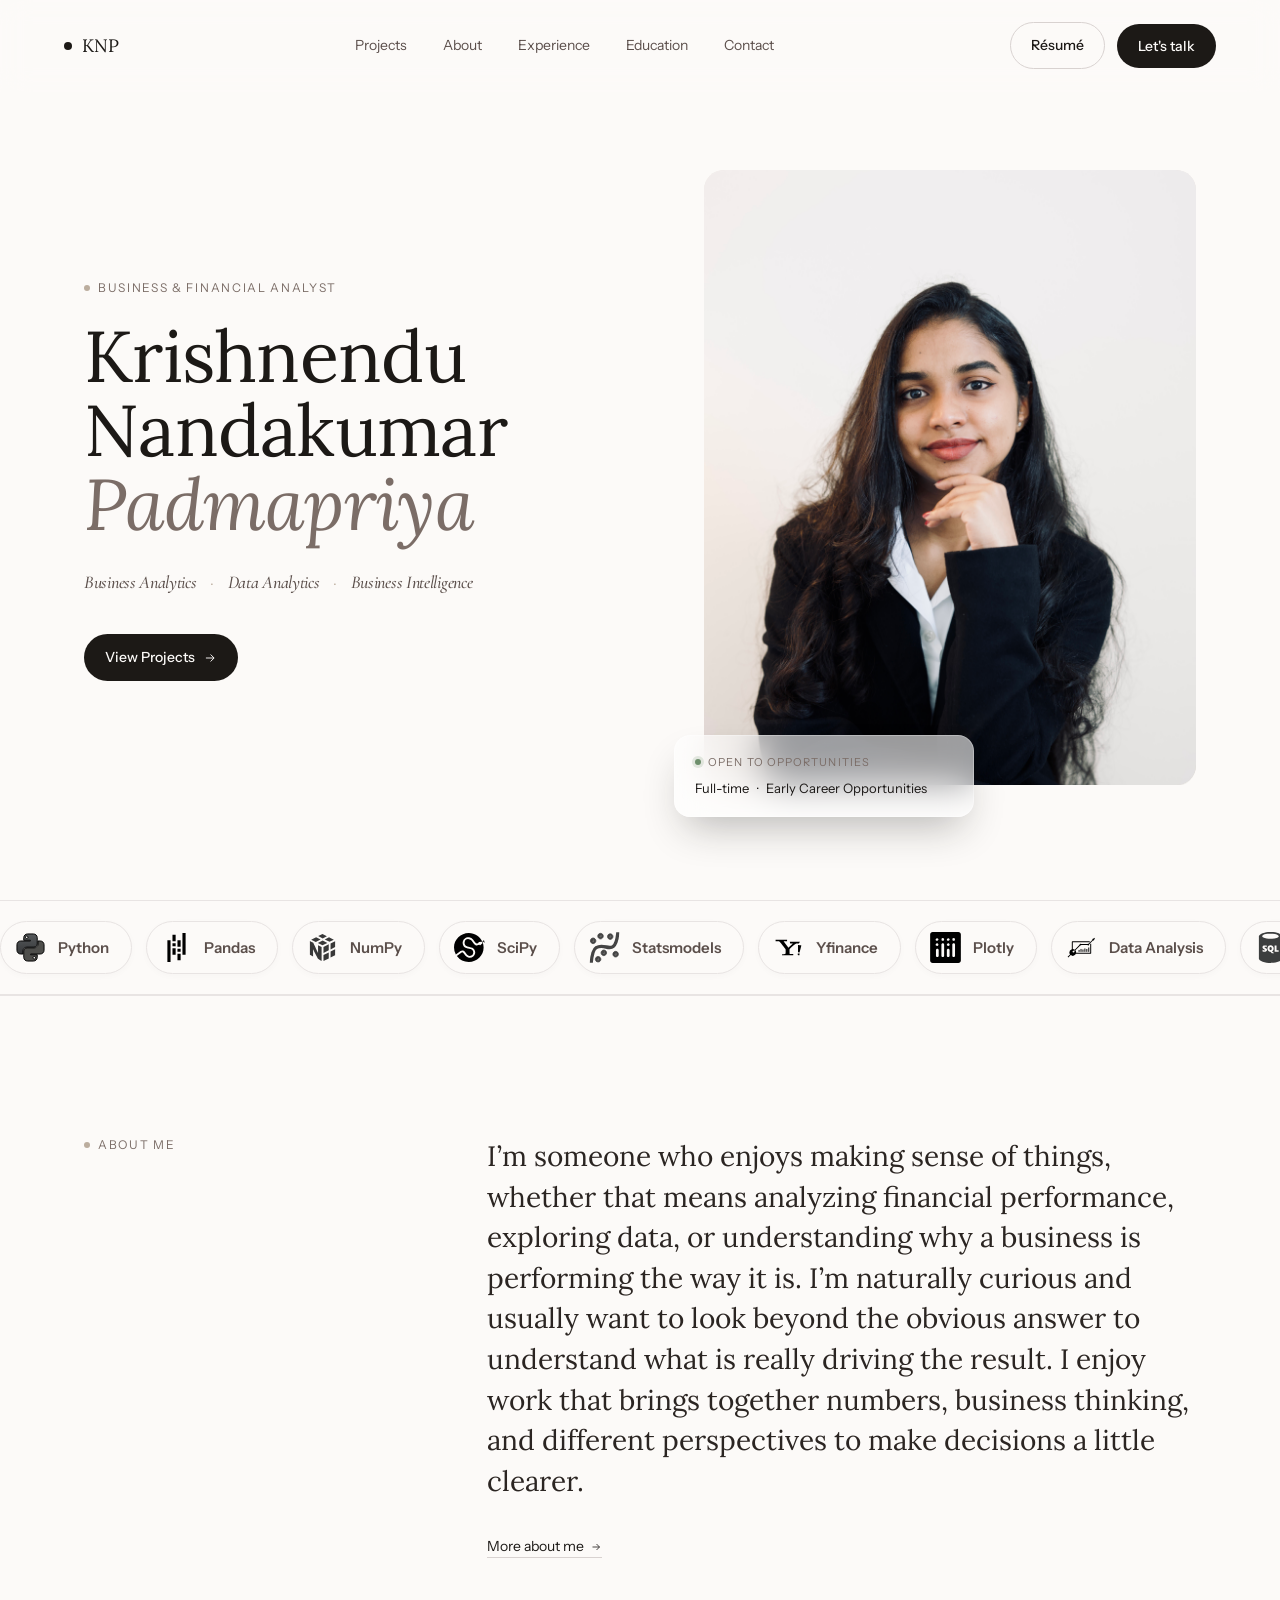
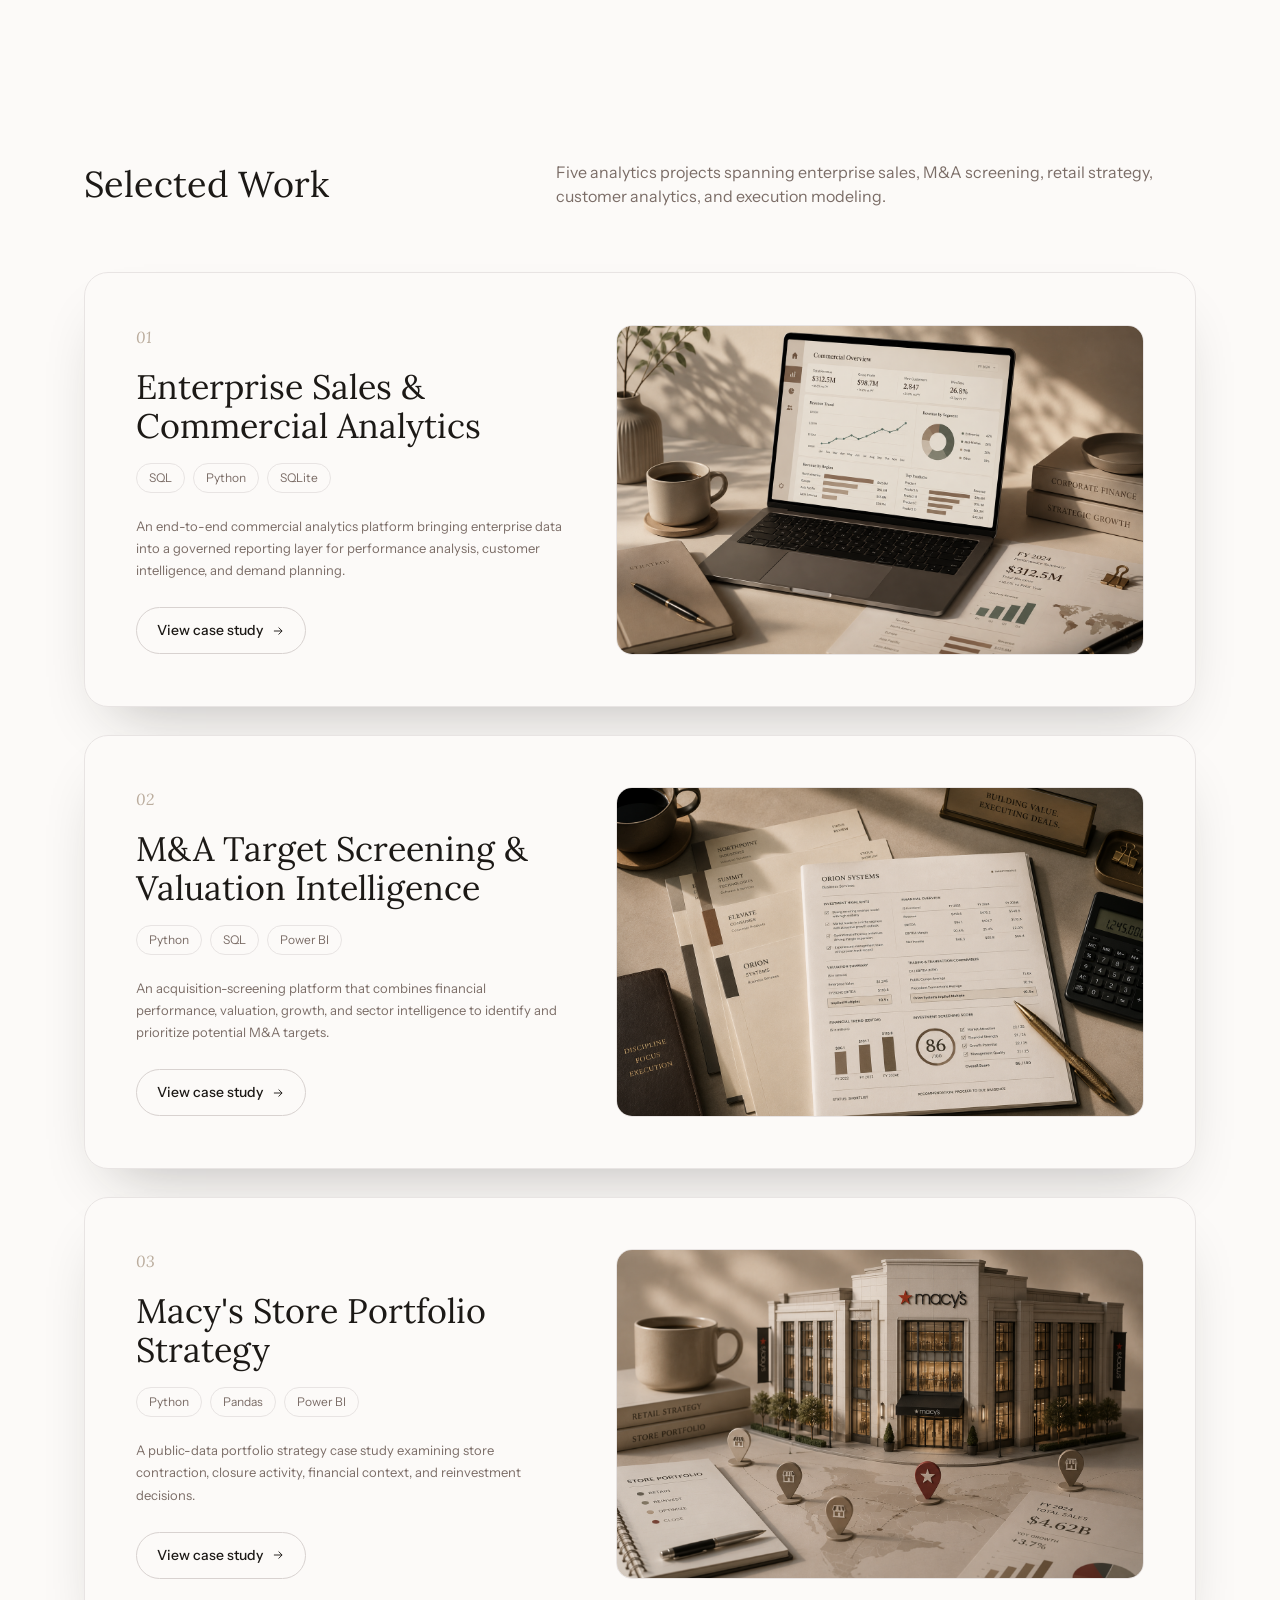
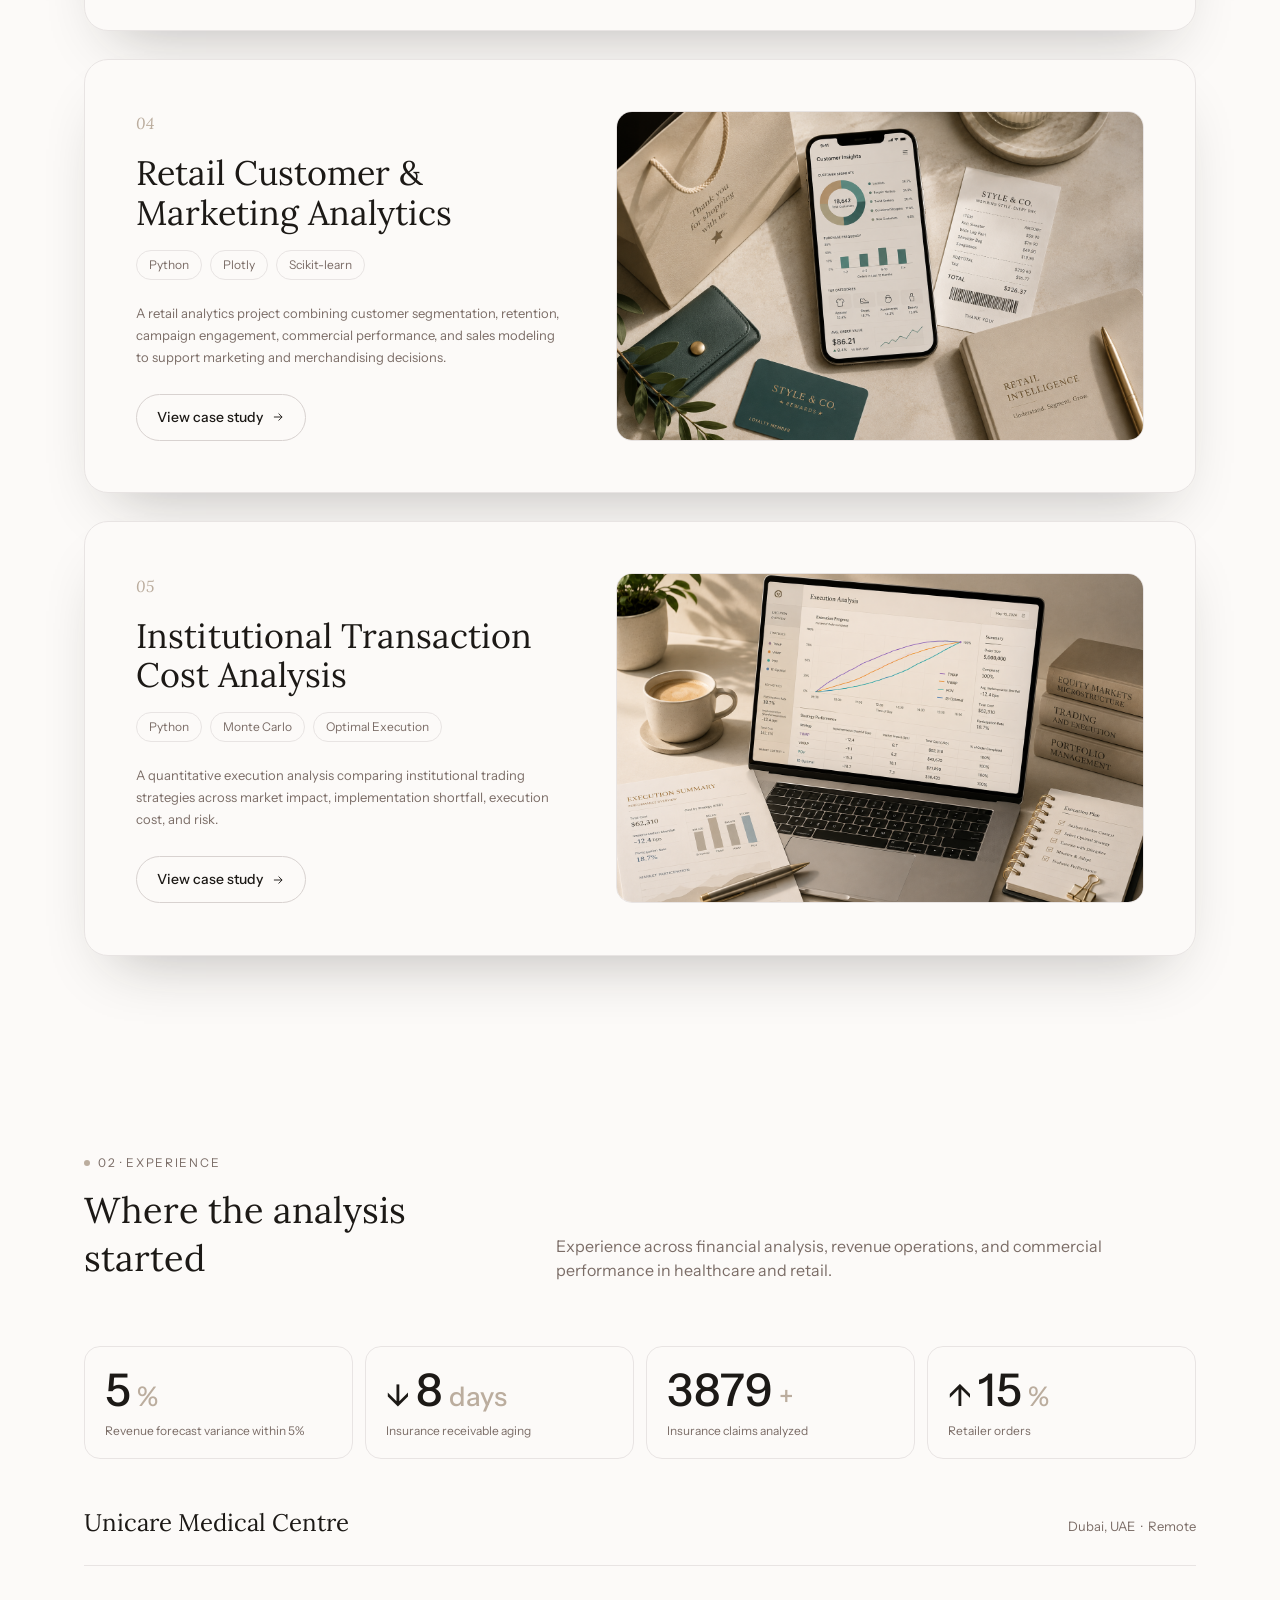
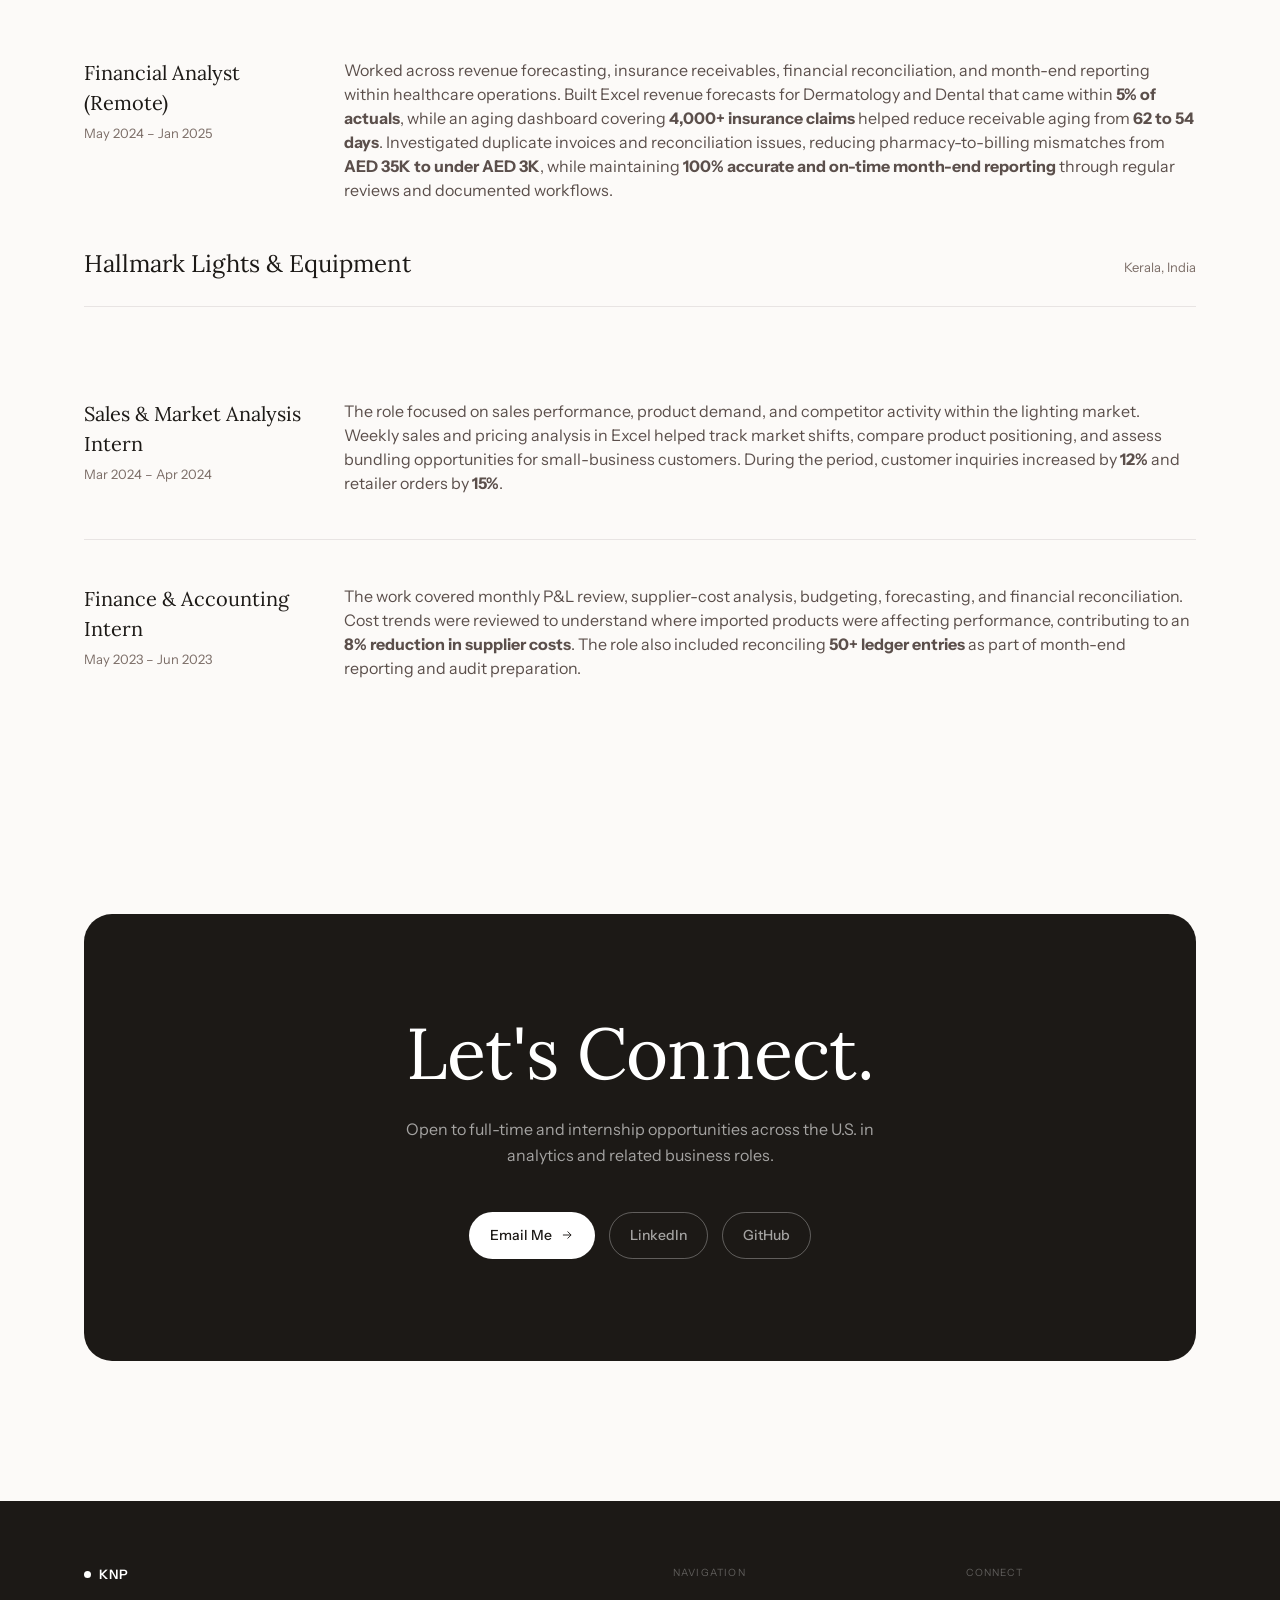
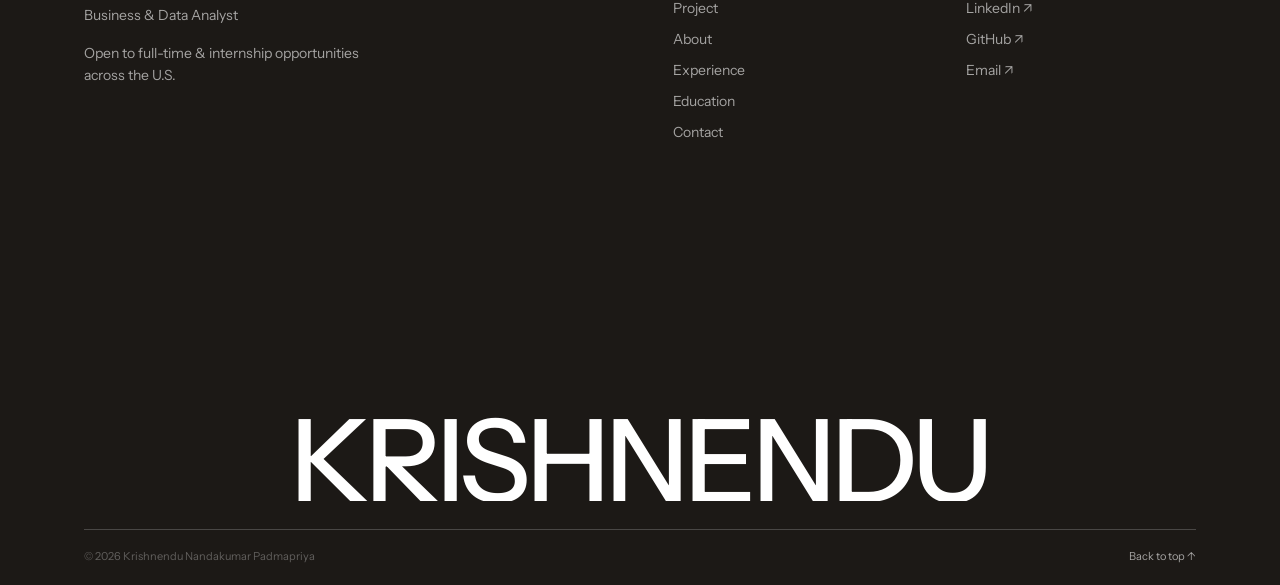
==== commit 5e6f2df8: "Update portfolio experience, about page and resume" ====
--- a/index.html
+++ b/index.html
@@ -45,56 +45,99 @@
 
 <main id="top">
 
+
 <!-- ============================================================
      HERO
      ============================================================ -->
 <header class="hero wrap">
   <div class="hero__grid">
+
     <div class="hero__copy">
-      <div class="hero__eyebrow eyebrow" data-reveal>Business &amp; Data Analyst</div>
+
+      <!-- 01 · PROFESSIONAL IDENTITY -->
+      <div class="hero__eyebrow eyebrow" data-reveal>
+  BUSINESS &amp; FINANCIAL ANALYST
+</div>
+
       <h1 class="hero__title" data-reveal data-reveal-delay="1">
         Krishnendu<br>
         Nandakumar<br>
         <em>Padmapriya</em>
       </h1>
-      <p class="hero__sub hero__accent-line" data-reveal data-reveal-delay="2">
-        Finance <span class="dot">·</span> Commercial Analytics <span class="dot">·</span> Business Intelligence
-      </p>
+
+      <!-- 02 · FOCUS AREAS -->
+      <p class="hero__sub hero__accent-line"
+   data-reveal
+   data-reveal-delay="2">
+  Business Analytics
+  <span class="dot">·</span>
+  Data Analytics
+  <span class="dot">·</span>
+  Business Intelligence
+</p>
+
       <div class="hero__actions" data-reveal data-reveal-delay="3">
-        <a href="#work" class="btn btn--primary">View Projects
-          <svg viewBox="0 0 24 24" fill="none" stroke="currentColor" stroke-width="1.6"><path d="M5 12h14M13 6l6 6-6 6"/></svg>
+        <a href="#work" class="btn btn--primary">
+          View Projects
+          <svg viewBox="0 0 24 24"
+               fill="none"
+               stroke="currentColor"
+               stroke-width="1.6">
+            <path d="M5 12h14M13 6l6 6-6 6"/>
+          </svg>
         </a>
       </div>
-    </div>
-
+
+    </div>
+
+
+    <!-- PORTRAIT -->
     <div class="hero__visual-wrap" style="position:relative;">
-      <div class="hero__visual" data-reveal="mask" data-reveal-delay="2" data-parallax>
-       <img class="hero__visual-img"
-     src="assets/images/portrait/portrait.jpeg"
-     alt="Krishnendu Nandakumar Padmapriya"
-     >
+
+      <div class="hero__visual"
+           data-reveal="mask"
+           data-reveal-delay="2"
+           data-parallax>
+
+        <img class="hero__visual-img"
+             src="assets/images/portrait/portrait.jpeg"
+             alt="Krishnendu Nandakumar Padmapriya">
+
         <div class="hero__visual-strip" aria-hidden="true">
-          <span style="top:0"></span><span style="top:12.5%"></span><span style="top:25%"></span><span style="top:37.5%"></span>
-          <span style="top:50%"></span><span style="top:62.5%"></span><span style="top:75%"></span><span style="top:87.5%"></span>
+          <span style="top:0"></span>
+          <span style="top:12.5%"></span>
+          <span style="top:25%"></span>
+          <span style="top:37.5%"></span>
+          <span style="top:50%"></span>
+          <span style="top:62.5%"></span>
+          <span style="top:75%"></span>
+          <span style="top:87.5%"></span>
         </div>
-      </div>
-      <div class="hero__float" data-reveal data-reveal-delay="4">
-        <div class="hero__float-status"><span class="live"></span>Open to opportunities</div>
-        <div class="hero__float-title">Business Analytics · Data Analytics</div>
-        <ul class="hero__float-tags">
-  <li class="opportunity-domains">
-    <span>Finance</span>
-    <span class="domain-dot">·</span>
-    <span>Sales</span>
-    <span class="domain-dot">·</span>
-    <span>Marketing</span>
-  </li>
-  <li>Full-time &amp;  Internship roles</li>
-</ul>
-      </div>
-    </div>
+
+      </div>
+
+
+      <!-- OPPORTUNITIES CARD -->
+<div class="hero__float" data-reveal data-reveal-delay="4">
+
+  <div class="hero__float-status">
+    <span class="live"></span>
+    Open to opportunities
+  </div>
+
+  <ul class="hero__float-tags">
+    <li style="color:#1C1917;">
+      Full-time <span style="margin:0 8px;">·</span> Early Career Opportunities
+    </li>
+  </ul>
+
+</div>
+
+    </div>
+
   </div>
 </header>
+
 
 <!-- ============================================================
      SKILLS / TOOLS MARQUEE
@@ -239,12 +282,14 @@
 
     <div>
       <p class="about__statement" data-reveal data-reveal-delay="1">
-        I’m a <span class="muted">Business and Data Analyst</span> interested in how companies perform and grow.
-        Most of my work sits around finance, commercial analytics, and business intelligence,
-        but I also enjoy looking at the customer, sales, and market side of a business.
-        I tend to be most interested in the questions where there’s more to understand
-        than what the numbers show at first glance.
-      </p>
+  I’m someone who enjoys making sense of things, whether that means
+  analyzing financial performance, exploring data, or understanding
+  why a business is performing the way it is. I’m naturally curious
+  and usually want to look beyond the obvious answer to understand
+  what is really driving the result. I enjoy work that brings together
+  numbers, business thinking, and different perspectives to make
+  decisions a little clearer.
+</p>
 
       <div style="margin-top:32px;" data-reveal data-reveal-delay="3">
         <a href="about.html" class="btn--ghost" style="display:inline-flex;align-items:center;gap:6px;">
@@ -574,6 +619,7 @@
   </div>
 </section>
 
+
 <!-- ============================================================
      EXPERIENCE
      ============================================================ -->
@@ -583,42 +629,77 @@
     <div class="section-head">
       <div>
         <div class="eyebrow" data-reveal>02 · Experience</div>
-        <h2 data-reveal data-reveal-delay="1">Where the analysis started</h2>
+        <h2 data-reveal data-reveal-delay="1">
+          Where the analysis started
+        </h2>
       </div>
 
       <p data-reveal data-reveal-delay="1">
-        Two roles at the same company, across finance and commercial analysis.
+        Experience across financial analysis, revenue operations,
+        and commercial performance in healthcare and retail.
       </p>
     </div>
 
 
-    <!-- COMPANY -->
-    <div class="exp-company" data-reveal>
-      <h3>Hallmark Lights &amp; Equipment</h3>
-      <span>Kerala, India</span>
-    </div>
-
-
-    <!-- KEY OUTCOMES -->
+    <!-- ========================================================
+         KEY OUTCOMES — ALL THREE ROLES
+         ======================================================== -->
     <div class="experience-kpis" data-reveal data-reveal-delay="1">
 
+      <!-- FORECAST ACCURACY -->
       <div class="experience-kpi"
            data-kpi
-           data-kpi-value="12"
-           data-kpi-direction="up">
+           data-kpi-value="5"
+           data-kpi-direction="neutral">
 
         <div class="experience-kpi__value">
-          <span class="kpi-arrow">↑</span>
-          <span class="kpi-number">0</span><span class="kpi-suffix">%</span>
+          <span class="kpi-number">0</span>
+          <span class="kpi-suffix">%</span>
         </div>
 
         <div class="experience-kpi__label">
-          Customer inquiries
+          Revenue forecast variance within 5%
         </div>
-
-      </div>
-
-
+      </div>
+
+
+      <!-- INSURANCE RECEIVABLE AGING -->
+      <div class="experience-kpi"
+           data-kpi
+           data-kpi-value="8"
+           data-kpi-direction="down">
+
+        <div class="experience-kpi__value">
+          <span class="kpi-arrow">↓</span>
+          <span class="kpi-number">0</span>
+          <span class="kpi-suffix"> days</span>
+        </div>
+
+        <div class="experience-kpi__label">
+          Insurance receivable aging
+        </div>
+      </div>
+
+
+      <!-- INSURANCE CLAIMS ANALYZED -->
+<div class="experience-kpi"
+     data-kpi
+     data-kpi-value="4000"
+     data-kpi-direction="neutral">
+
+  <div class="experience-kpi__value">
+    <span class="kpi-number">0</span>
+    <span class="kpi-suffix">+</span>
+  </div>
+
+  <div class="experience-kpi__label">
+    Insurance claims analyzed
+  </div>
+
+</div>
+
+
+      <!-- RETAILER ORDER GROWTH -->
       <div class="experience-kpi"
            data-kpi
            data-kpi-value="15"
@@ -626,94 +707,108 @@
 
         <div class="experience-kpi__value">
           <span class="kpi-arrow">↑</span>
-          <span class="kpi-number">0</span><span class="kpi-suffix">%</span>
+          <span class="kpi-number">0</span>
+          <span class="kpi-suffix">%</span>
         </div>
 
         <div class="experience-kpi__label">
           Retailer orders
         </div>
-
-      </div>
-
-
-      <div class="experience-kpi"
-           data-kpi
-           data-kpi-value="8"
-           data-kpi-direction="down">
-
-        <div class="experience-kpi__value">
-          <span class="kpi-arrow">↓</span>
-          <span class="kpi-number">0</span><span class="kpi-suffix">%</span>
-        </div>
-
-        <div class="experience-kpi__label">
-          Supplier costs
-        </div>
-
-      </div>
-
-
-      <div class="experience-kpi"
-           data-kpi
-           data-kpi-value="50"
-           data-kpi-direction="neutral">
-
-        <div class="experience-kpi__value">
-          <span class="kpi-number">0</span><span class="kpi-suffix">+</span>
-        </div>
-
-        <div class="experience-kpi__label">
-          Ledger entries reconciled
-        </div>
-
-      </div>
-
-    </div>
-
-
-  <!-- SALES & MARKET ANALYSIS -->
-<div class="exp-row" data-reveal>
-
-  <div class="exp-row__date">
-    <div class="role">Sales &amp; Market Analysis Intern</div>
-    <div class="range">Mar 2024 – Apr 2024</div>
-  </div>
-
-  <div class="exp-row__content">
-    <p>
-      The role focused on sales performance, product demand, and competitor
-      activity within the lighting market. Weekly sales and pricing analysis
-      in Excel helped track market shifts, compare product positioning, and
-      assess bundling opportunities for small-business customers. During the
-      period, customer inquiries increased by <strong>12%</strong> and retailer
-      orders by <strong>15%</strong>.
-    </p>
-  </div>
-
-</div>
-
-
-<!-- FINANCE & ACCOUNTING -->
-<div class="exp-row" data-reveal>
-
-  <div class="exp-row__date">
-    <div class="role">Finance &amp; Accounting Intern</div>
-    <div class="range">May 2023 – Jun 2023</div>
-  </div>
-
-  <div class="exp-row__content">
-    <p>
-      The work covered monthly P&amp;L review, supplier-cost analysis,
-      budgeting, forecasting, and financial reconciliation. Cost trends were
-      reviewed to understand where imported products were affecting performance,
-      contributing to an <strong>8% reduction in supplier costs</strong>.
-      The role also included reconciling <strong>50+ ledger entries</strong>
-      as part of month-end reporting and audit preparation.
-    </p>
-  </div>
-
-</div>
+      </div>
+
+    </div>
+
+
+    <!-- ========================================================
+         UNICARE MEDICAL CENTRE
+         ======================================================== -->
+    <div class="exp-company" data-reveal>
+      <h3>Unicare Medical Centre</h3>
+      <span>Dubai, UAE &nbsp;·&nbsp; Remote</span>
+    </div>
+
+
+    <!-- FINANCIAL ANALYST -->
+    <div class="exp-row" data-reveal>
+
+      <div class="exp-row__date">
+        <div class="role">Financial Analyst (Remote)</div>
+        <div class="range">May 2024 – Jan 2025</div>
+      </div>
+
+      <div class="exp-row__content">
+        <p>
+  Worked across revenue forecasting, insurance receivables,
+  financial reconciliation, and month-end reporting within healthcare
+  operations. Built Excel revenue forecasts for Dermatology and Dental
+  that came within <strong>5% of actuals</strong>, while an aging dashboard
+  covering <strong>4,000+ insurance claims</strong> helped reduce receivable
+  aging from <strong>62 to 54 days</strong>. Investigated duplicate invoices
+  and reconciliation issues, reducing pharmacy-to-billing mismatches from
+  <strong>AED 35K to under AED 3K</strong>, while maintaining
+  <strong>100% accurate and on-time month-end reporting</strong> through
+  regular reviews and documented workflows.
+</p>
+      </div>
+
+    </div>
+
+
+    <!-- ========================================================
+         HALLMARK LIGHTS & EQUIPMENT
+         ======================================================== -->
+    <div class="exp-company" data-reveal>
+      <h3>Hallmark Lights &amp; Equipment</h3>
+      <span>Kerala, India</span>
+    </div>
+
+
+    <!-- SALES & MARKET ANALYSIS -->
+    <div class="exp-row" data-reveal>
+
+      <div class="exp-row__date">
+        <div class="role">Sales &amp; Market Analysis Intern</div>
+        <div class="range">Mar 2024 – Apr 2024</div>
+      </div>
+
+      <div class="exp-row__content">
+        <p>
+          The role focused on sales performance, product demand, and competitor
+          activity within the lighting market. Weekly sales and pricing analysis
+          in Excel helped track market shifts, compare product positioning, and
+          assess bundling opportunities for small-business customers. During the
+          period, customer inquiries increased by <strong>12%</strong> and retailer
+          orders by <strong>15%</strong>.
+        </p>
+      </div>
+
+    </div>
+
+
+    <!-- FINANCE & ACCOUNTING -->
+    <div class="exp-row" data-reveal>
+
+      <div class="exp-row__date">
+        <div class="role">Finance &amp; Accounting Intern</div>
+        <div class="range">May 2023 – Jun 2023</div>
+      </div>
+
+      <div class="exp-row__content">
+        <p>
+          The work covered monthly P&amp;L review, supplier-cost analysis,
+          budgeting, forecasting, and financial reconciliation. Cost trends were
+          reviewed to understand where imported products were affecting performance,
+          contributing to an <strong>8% reduction in supplier costs</strong>.
+          The role also included reconciling <strong>50+ ledger entries</strong>
+          as part of month-end reporting and audit preparation.
+        </p>
+      </div>
+
+    </div>
+
+  </div>
 </section>
+
 
 
 <!-- ============================================================
--- a/assets/css/styles.css
+++ b/assets/css/styles.css
@@ -4198,5 +4198,130 @@
 }
 
 
-
-
+/* Experience — remove divider before the next company */
+.exp-row:has(+ .exp-company) {
+  border-bottom: none;
+}
+
+
+/* ============================================================
+   ABOUT PAGE — SIMPLIFIED ANALYTICAL PROCESS
+   ============================================================ */
+
+.approach-simple{
+  display:grid;
+  grid-template-columns:repeat(4,minmax(0,1fr));
+  gap:28px;
+  margin-top:8px;
+}
+
+.approach-simple__step{
+  border-top:1px solid var(--border-strong);
+  padding-top:22px;
+}
+
+.approach-simple__num{
+  display:block;
+  margin-bottom:18px;
+  font-family:var(--font-display);
+  font-style:italic;
+  font-size:13px;
+  color:var(--text-secondary);
+}
+
+.approach-simple__step h3{
+  font-family:var(--font-display);
+  font-size:21px;
+  font-weight:400;
+  line-height:1.3;
+  color:var(--text-primary);
+}
+
+.approach-simple__step p{
+  margin-top:10px;
+  font-family:var(--font-ui);
+  font-size:14px;
+  line-height:22px;
+  color:var(--text-support);
+}
+
+/* Tablet */
+@media (max-width:900px){
+  .approach-simple{
+    grid-template-columns:repeat(2,minmax(0,1fr));
+    gap:32px 24px;
+  }
+}
+
+/* Mobile */
+@media (max-width:520px){
+  .approach-simple{
+    grid-template-columns:1fr;
+    gap:24px;
+  }
+
+  .approach-simple__step{
+    padding-top:16px;
+  }
+
+  .approach-simple__num{
+    margin-bottom:10px;
+  }
+}
+
+/* ============================================================
+   ABOUT PAGE — CONSISTENT SECTION SPACING
+   ============================================================ */
+
+/* Consistent vertical spacing for About page sections */
+body:has(.about-hero) main > section.section {
+  padding-top: 70px;
+  padding-bottom: 70px;
+}
+
+/* Remove extra spacing from section headings */
+body:has(.about-hero) main > section.section .section-head {
+  margin-bottom: 36px;
+}
+
+/* Keep the process layout compact */
+body:has(.about-hero) .approach-simple {
+  margin-top: 0;
+}
+
+/* Mobile */
+@media (max-width: 760px) {
+  body:has(.about-hero) main > section.section {
+    padding-top: 48px;
+    padding-bottom: 48px;
+  }
+
+  body:has(.about-hero) main > section.section .section-head {
+    margin-bottom: 28px;
+  }
+}
+
+
+/* Make hero eyebrow separators more visible */
+.hero__eyebrow-dot {
+  color: #5B4F4B;
+  font-weight: 700;
+  font-size: 20px;
+  padding: 0 3px;
+}
+
+/* Keep hero specializations on one line on desktop */
+@media (min-width: 1000px) {
+  .hero__sub {
+    font-size: 18px;
+    white-space: nowrap;
+    letter-spacing: -0.3px;
+  }
+}
+
+/* Allow natural wrapping on smaller screens */
+@media (max-width: 999px) {
+  .hero__sub {
+    white-space: normal;
+  }
+}
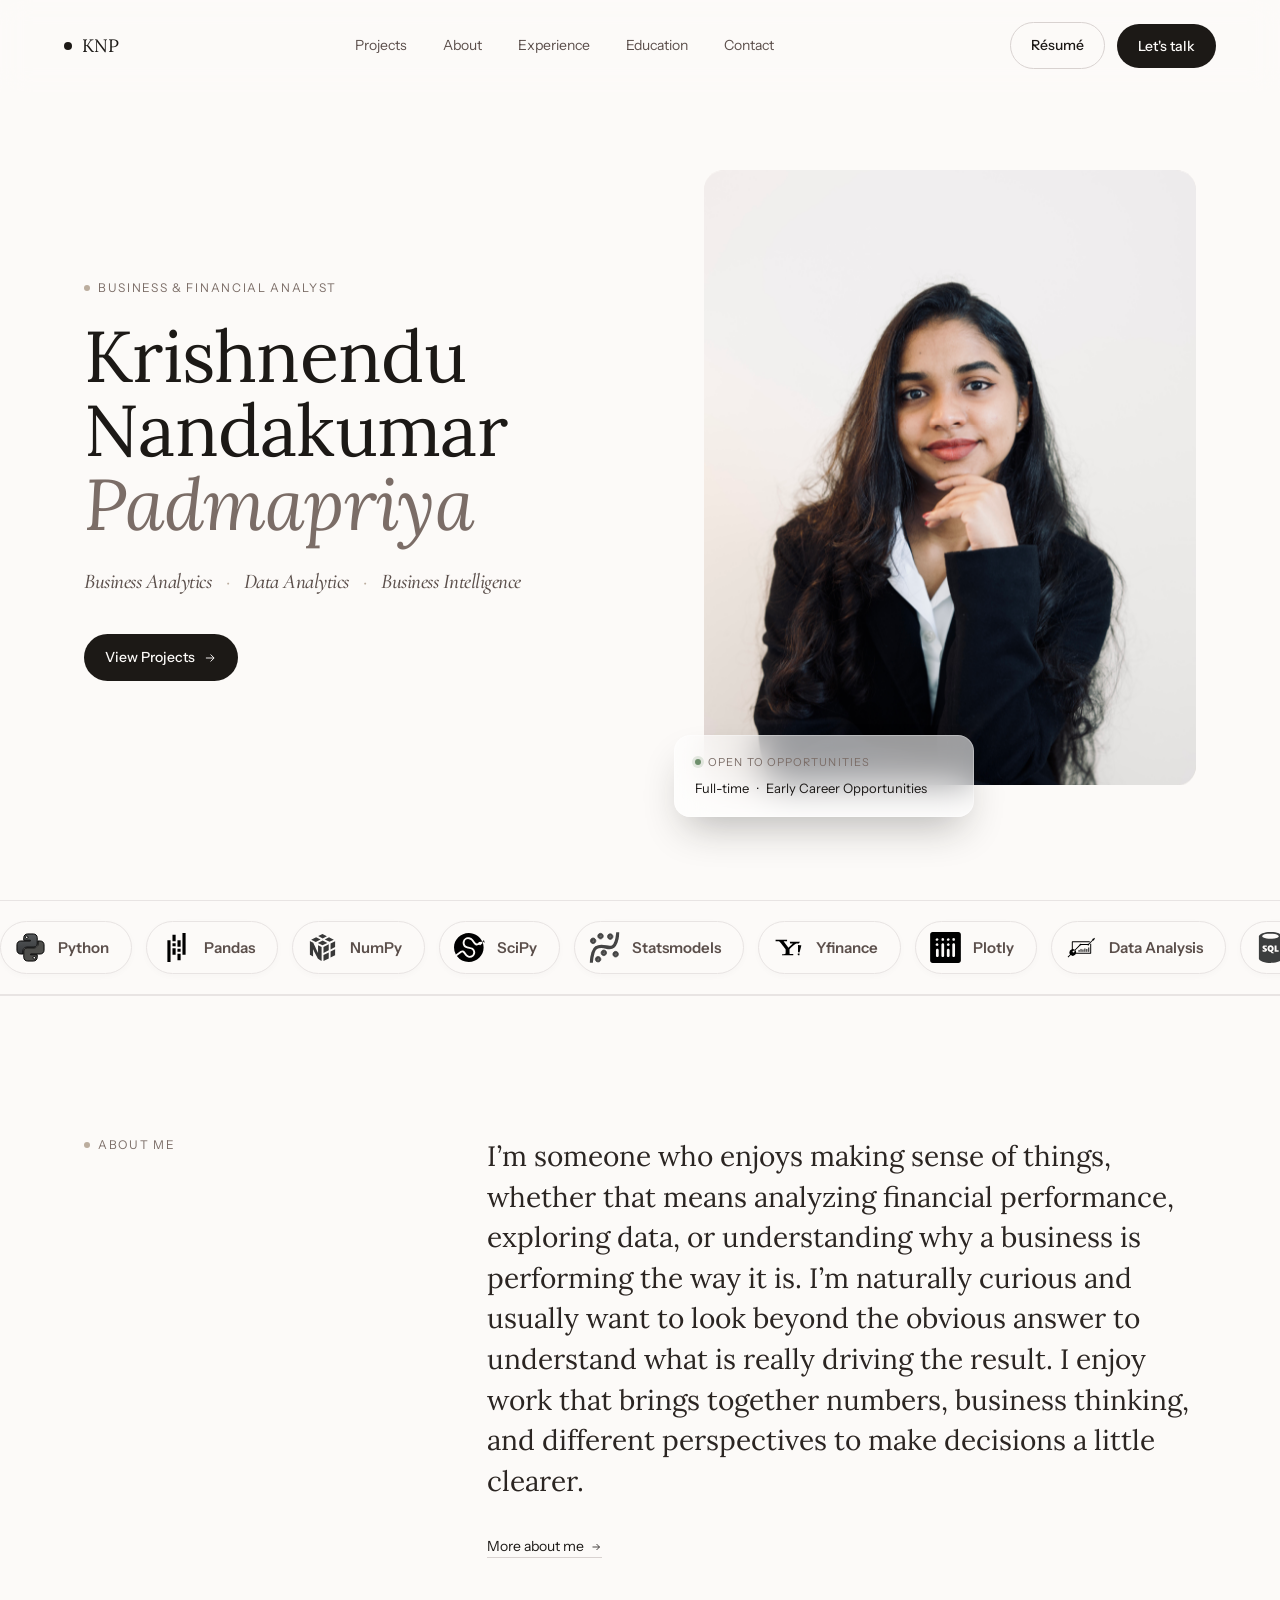
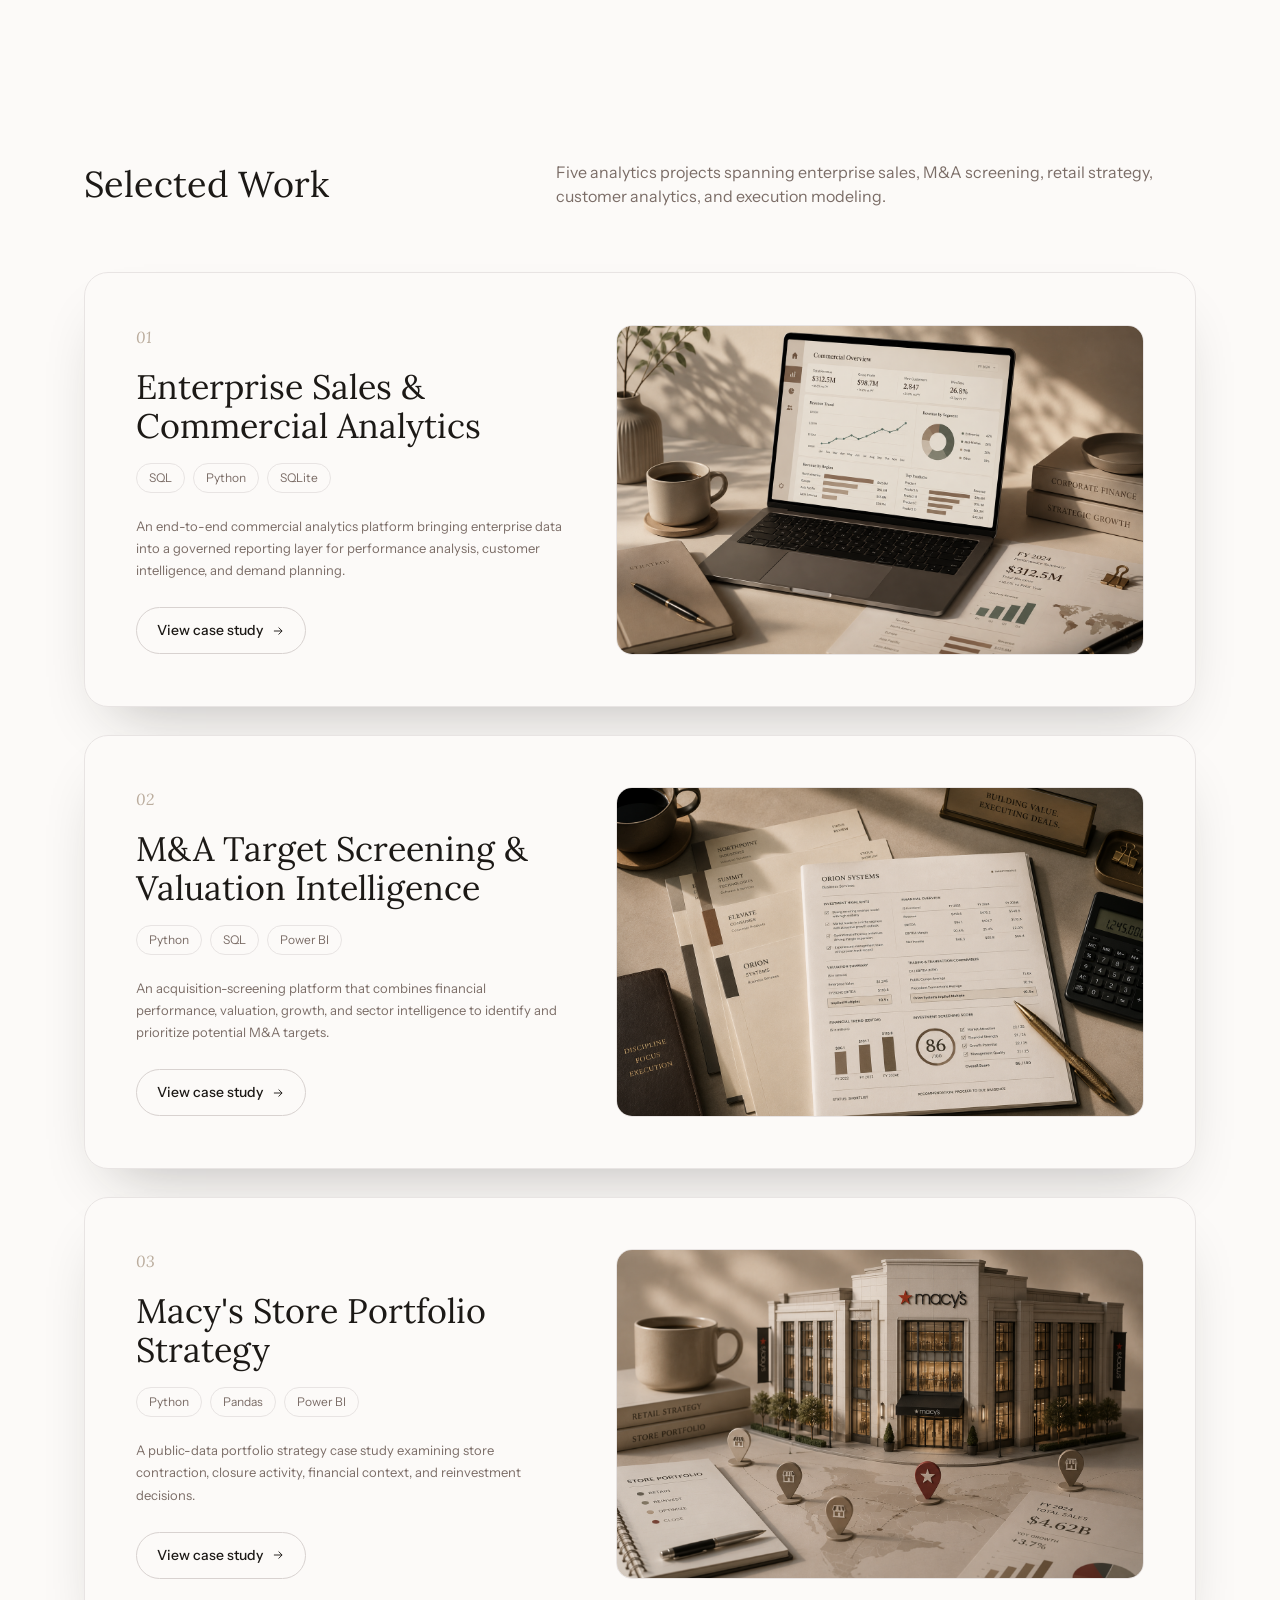
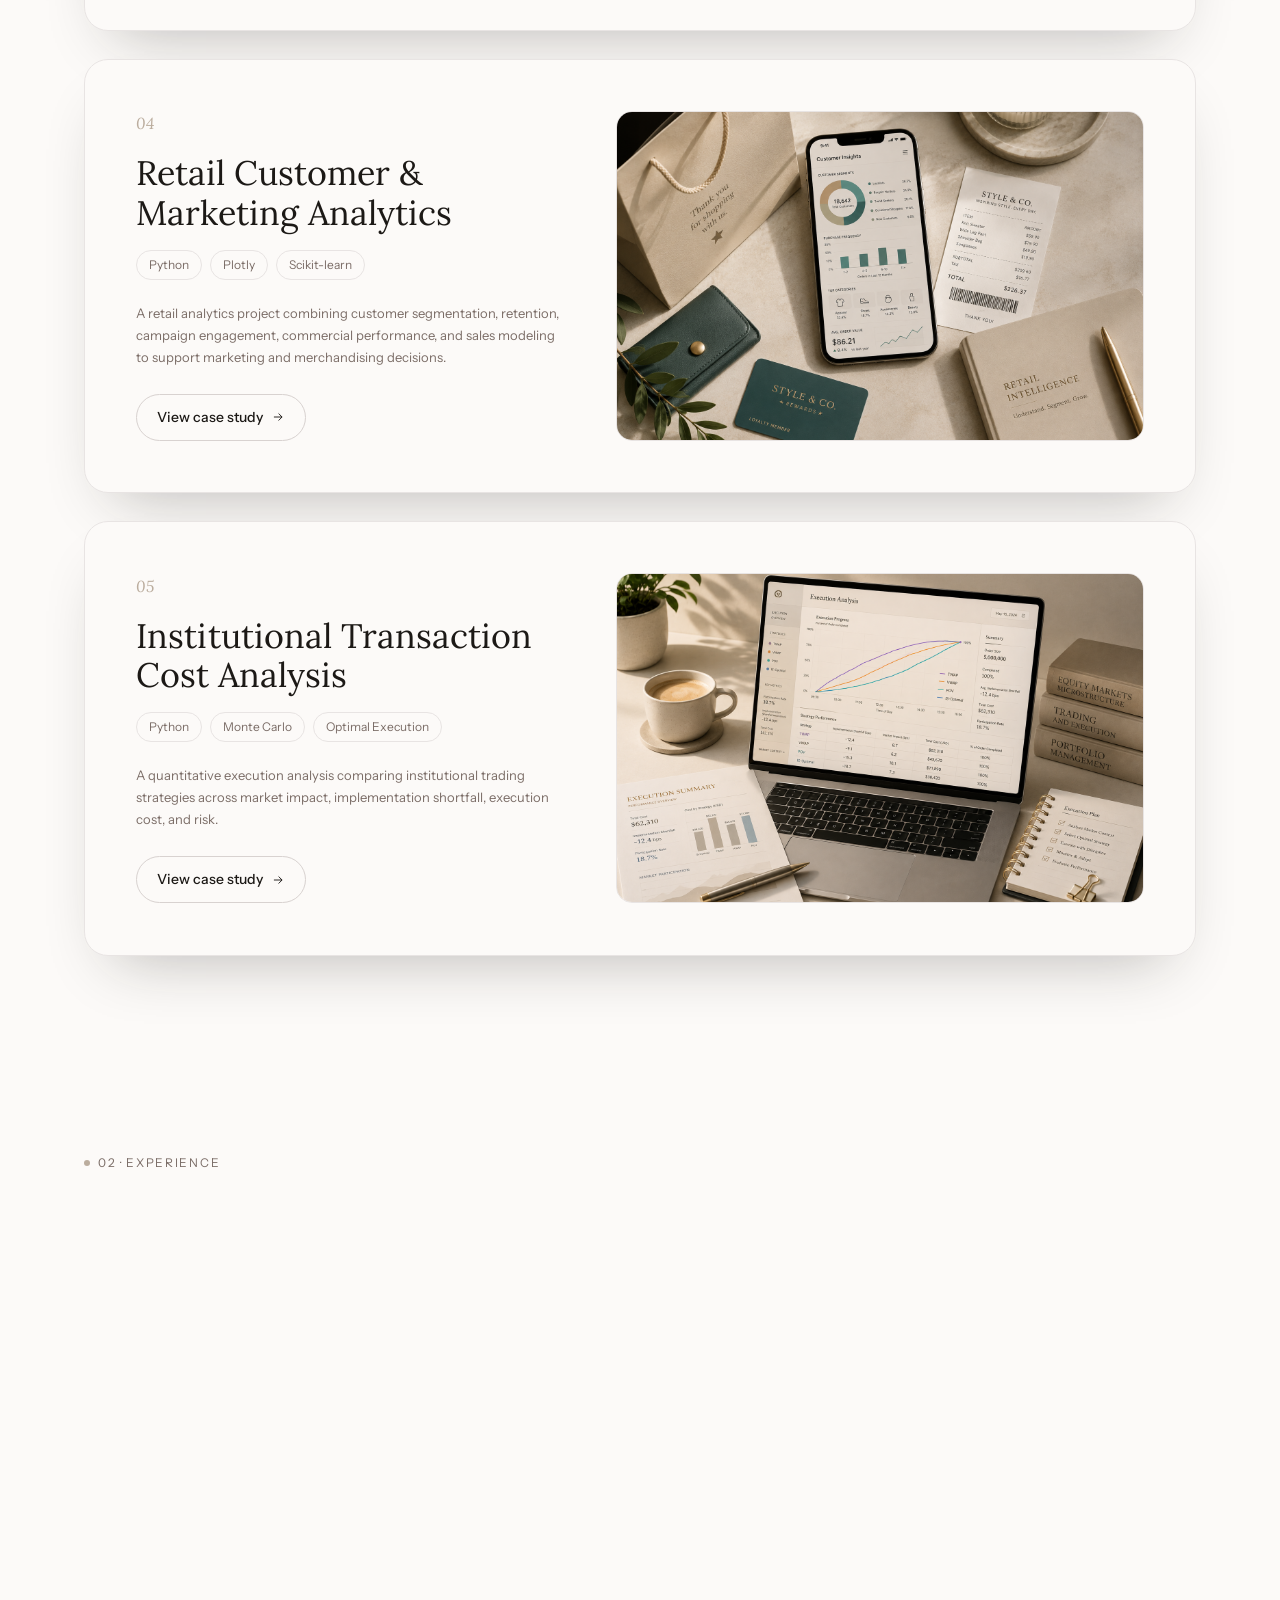
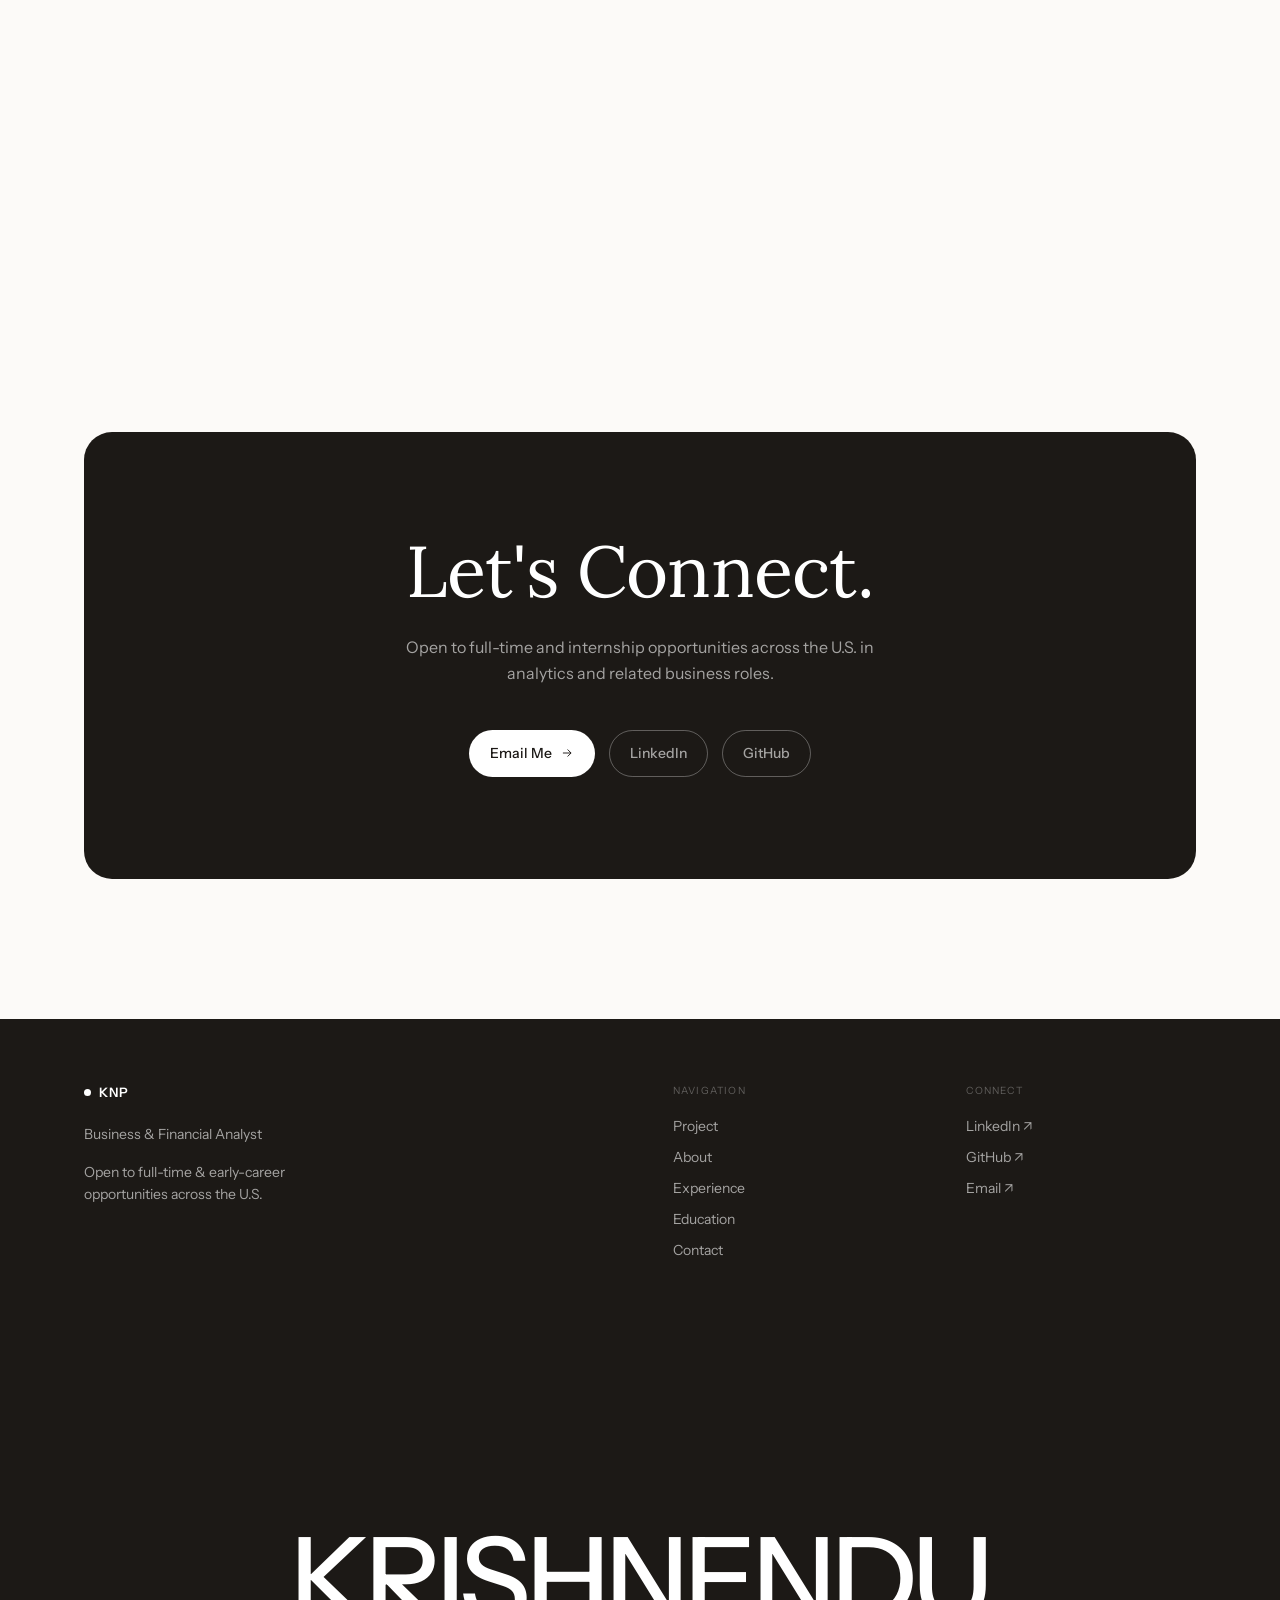
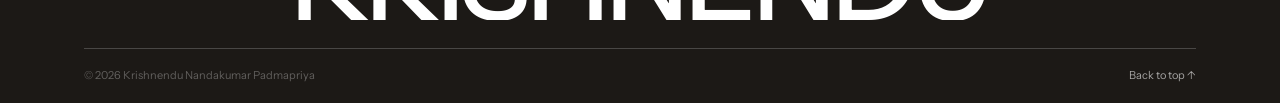
==== commit e2d78bb9: "Improve portfolio mobile layout, experience section and resume links" ====
--- a/index.html
+++ b/index.html
@@ -620,6 +620,7 @@
 </section>
 
 
+
 <!-- ============================================================
      EXPERIENCE
      ============================================================ -->
@@ -681,22 +682,21 @@
       </div>
 
 
-      <!-- INSURANCE CLAIMS ANALYZED -->
-<div class="experience-kpi"
-     data-kpi
-     data-kpi-value="4000"
-     data-kpi-direction="neutral">
-
-  <div class="experience-kpi__value">
-    <span class="kpi-number">0</span>
-    <span class="kpi-suffix">+</span>
-  </div>
-
-  <div class="experience-kpi__label">
-    Insurance claims analyzed
-  </div>
-
-</div>
+      <!-- INSURANCE CLAIMS -->
+      <div class="experience-kpi"
+           data-kpi
+           data-kpi-value="4000"
+           data-kpi-direction="neutral">
+
+        <div class="experience-kpi__value">
+          <span class="kpi-number">0</span>
+          <span class="kpi-suffix">+</span>
+        </div>
+
+        <div class="experience-kpi__label">
+          Insurance claims analyzed
+        </div>
+      </div>
 
 
       <!-- RETAILER ORDER GROWTH -->
@@ -720,89 +720,129 @@
 
 
     <!-- ========================================================
-         UNICARE MEDICAL CENTRE
+         INTERACTIVE EXPERIENCE LIST
          ======================================================== -->
-    <div class="exp-company" data-reveal>
-      <h3>Unicare Medical Centre</h3>
-      <span>Dubai, UAE &nbsp;·&nbsp; Remote</span>
-    </div>
-
-
-    <!-- FINANCIAL ANALYST -->
-    <div class="exp-row" data-reveal>
-
-      <div class="exp-row__date">
-        <div class="role">Financial Analyst (Remote)</div>
-        <div class="range">May 2024 – Jan 2025</div>
-      </div>
-
-      <div class="exp-row__content">
-        <p>
-  Worked across revenue forecasting, insurance receivables,
-  financial reconciliation, and month-end reporting within healthcare
-  operations. Built Excel revenue forecasts for Dermatology and Dental
-  that came within <strong>5% of actuals</strong>, while an aging dashboard
-  covering <strong>4,000+ insurance claims</strong> helped reduce receivable
-  aging from <strong>62 to 54 days</strong>. Investigated duplicate invoices
-  and reconciliation issues, reducing pharmacy-to-billing mismatches from
-  <strong>AED 35K to under AED 3K</strong>, while maintaining
-  <strong>100% accurate and on-time month-end reporting</strong> through
-  regular reviews and documented workflows.
-</p>
-      </div>
-
-    </div>
-
-
-    <!-- ========================================================
-         HALLMARK LIGHTS & EQUIPMENT
-         ======================================================== -->
-    <div class="exp-company" data-reveal>
-      <h3>Hallmark Lights &amp; Equipment</h3>
-      <span>Kerala, India</span>
-    </div>
-
-
-    <!-- SALES & MARKET ANALYSIS -->
-    <div class="exp-row" data-reveal>
-
-      <div class="exp-row__date">
-        <div class="role">Sales &amp; Market Analysis Intern</div>
-        <div class="range">Mar 2024 – Apr 2024</div>
-      </div>
-
-      <div class="exp-row__content">
-        <p>
-          The role focused on sales performance, product demand, and competitor
-          activity within the lighting market. Weekly sales and pricing analysis
-          in Excel helped track market shifts, compare product positioning, and
-          assess bundling opportunities for small-business customers. During the
-          period, customer inquiries increased by <strong>12%</strong> and retailer
-          orders by <strong>15%</strong>.
-        </p>
-      </div>
-
-    </div>
-
-
-    <!-- FINANCE & ACCOUNTING -->
-    <div class="exp-row" data-reveal>
-
-      <div class="exp-row__date">
-        <div class="role">Finance &amp; Accounting Intern</div>
-        <div class="range">May 2023 – Jun 2023</div>
-      </div>
-
-      <div class="exp-row__content">
-        <p>
-          The work covered monthly P&amp;L review, supplier-cost analysis,
-          budgeting, forecasting, and financial reconciliation. Cost trends were
-          reviewed to understand where imported products were affecting performance,
-          contributing to an <strong>8% reduction in supplier costs</strong>.
-          The role also included reconciling <strong>50+ ledger entries</strong>
-          as part of month-end reporting and audit preparation.
-        </p>
-      </div>
+    <div class="exp-accordion" data-reveal>
+
+      <!-- 01 · FINANCIAL ANALYST -->
+      <details class="exp-accordion__item" name="experience-roles">
+
+        <summary class="exp-accordion__trigger">
+          <span class="exp-accordion__main">
+            <span class="exp-accordion__role">
+              Financial Analyst
+            </span>
+            <span class="exp-accordion__company">
+  Unicare Medical Centre
+  <span class="exp-accordion__separator">·</span>
+  Dubai, UAE
+  <span class="exp-accordion__separator">·</span>
+  Remote
+</span>
+          </span>
+
+          <span class="exp-accordion__meta">
+            <span>May 2024 – Jan 2025</span>
+            <span class="exp-accordion__toggle" aria-hidden="true"></span>
+          </span>
+        </summary>
+
+        <div class="exp-accordion__details">
+        
+
+          <p>
+            Worked across revenue forecasting, insurance receivables,
+            financial reconciliation, and month-end reporting within
+            healthcare operations. Built Excel revenue forecasts for
+            Dermatology and Dental that came within
+            <strong>5% of actuals</strong>, while an aging dashboard
+            covering <strong>4,000+ insurance claims</strong> helped
+            reduce receivable aging from <strong>62 to 54 days</strong>.
+            Investigated duplicate invoices and reconciliation issues,
+            reducing pharmacy-to-billing mismatches from
+            <strong>AED 35K to under AED 3K</strong>, while maintaining
+            <strong>100% accurate and on-time month-end reporting</strong>
+            through regular reviews and documented workflows.
+          </p>
+        </div>
+
+      </details>
+
+
+      <!-- 02 · SALES & MARKET ANALYSIS -->
+      <details class="exp-accordion__item" name="experience-roles">
+
+        <summary class="exp-accordion__trigger">
+          <span class="exp-accordion__main">
+            <span class="exp-accordion__role">
+              Sales &amp; Market Analysis Intern
+            </span>
+            <span class="exp-accordion__company">
+  Hallmark Lights &amp; Equipment
+  <span class="exp-accordion__separator">·</span>
+  Kerala, India
+</span>
+          </span>
+
+          <span class="exp-accordion__meta">
+            <span>Mar 2024 – Apr 2024</span>
+            <span class="exp-accordion__toggle" aria-hidden="true"></span>
+          </span>
+        </summary>
+
+        <div class="exp-accordion__details">
+      
+
+          <p>
+            The role focused on sales performance, product demand, and
+            competitor activity within the lighting market. Weekly sales
+            and pricing analysis in Excel helped track market shifts,
+            compare product positioning, and assess bundling opportunities
+            for small-business customers. During the period, customer
+            inquiries increased by <strong>12%</strong> and retailer
+            orders by <strong>15%</strong>.
+          </p>
+        </div>
+
+      </details>
+
+
+      <!-- 03 · FINANCE & ACCOUNTING -->
+      <details class="exp-accordion__item" name="experience-roles">
+
+        <summary class="exp-accordion__trigger">
+          <span class="exp-accordion__main">
+            <span class="exp-accordion__role">
+              Finance &amp; Accounting Intern
+            </span>
+            <span class="exp-accordion__company">
+              Hallmark Lights &amp; Equipment
+              <span class="exp-accordion__separator">·</span>
+              Kerala, India
+            </span>
+          </span>
+
+          <span class="exp-accordion__meta">
+            <span>May 2023 – Jun 2023</span>
+            <span class="exp-accordion__toggle" aria-hidden="true"></span>
+          </span>
+        </summary>
+
+        <div class="exp-accordion__details">
+  
+
+          <p>
+            The work covered monthly P&amp;L review, supplier-cost analysis,
+            budgeting, forecasting, and financial reconciliation. Cost
+            trends were reviewed to understand where imported products
+            were affecting performance, contributing to an
+            <strong>8% reduction in supplier costs</strong>. The role
+            also included reconciling <strong>50+ ledger entries</strong>
+            as part of month-end reporting and audit preparation.
+          </p>
+        </div>
+
+      </details>
 
     </div>
 
@@ -848,10 +888,10 @@
           KNP
         </div>
 
-        <p>Business &amp; Data Analyst</p>
+        <p>Business &amp; Financial Analyst</p>
 
         <p class="reveal-footer__availability">
-          Open to full-time &amp; internship opportunities across the U.S.
+          Open to full-time &amp; early-career opportunities across the U.S.
         </p>
       </div>
 
--- a/assets/css/styles.css
+++ b/assets/css/styles.css
@@ -1859,14 +1859,25 @@
     grid-column:auto;
   }
 
-  .reveal-footer__word-wrap{
-    padding-top:60px;
-  }
-
-  .reveal-footer__word{
-    font-size:20vw;
-    line-height:.82;
-  }
+  .reveal-footer__word-wrap {
+  padding-top: 50px;
+  width: 100%;
+  overflow: hidden;
+  justify-content: center;
+}
+
+ /* MOBILE — RESPONSIVE FOOTER WORDMARK */
+
+@media (max-width: 520px) {
+
+  .reveal-footer__word {
+    font-size: 13vw;
+    line-height: 1;
+    letter-spacing: -0.055em;
+    white-space: nowrap;
+  }
+
+}
 
   .reveal-footer__bottom{
     flex-direction:column;
@@ -4192,9 +4203,18 @@
   padding-top:34px;
 }
 
-/* Align Analysis heading/text with other narrow case sections */
-.case-block--visuals > .wrap--narrow{
-  transform:translateX(-60px);
+/* Align Analysis heading/text on desktop only */
+@media (min-width: 701px) {
+  .case-block--visuals > .wrap--narrow {
+    transform: translateX(-60px);
+  }
+}
+
+/* Restore normal alignment on mobile */
+@media (max-width: 700px) {
+  .case-block--visuals > .wrap--narrow {
+    transform: none;
+  }
 }
 
 
@@ -4324,4 +4344,445 @@
   .hero__sub {
     white-space: normal;
   }
-}+}
+
+
+/* HERO — SPECIALIZATION TEXT */
+
+@media (min-width: 1000px) {
+  .hero__sub {
+    font-size: 21px;
+    letter-spacing: -0.5px;
+    white-space: nowrap;
+  }
+}
+
+
+
+/* ============================================================
+   EXPERIENCE — INTERACTIVE ACCORDION
+   ============================================================ */
+
+.exp-accordion {
+  margin-top: 44px;
+  border-top: none;
+}
+
+.exp-accordion__item {
+  border-bottom: 1px solid var(--border);
+}
+
+.exp-accordion__item:last-child {
+  border-bottom: none;
+}
+
+.exp-accordion__trigger {
+  display: flex;
+  align-items: center;
+  justify-content: space-between;
+  gap: 24px;
+  padding: 27px 0;
+  cursor: pointer;
+  list-style: none;
+}
+
+.exp-accordion__trigger::-webkit-details-marker {
+  display: none;
+}
+
+.exp-accordion__trigger::marker {
+  content: "";
+}
+
+.exp-accordion__main {
+  display: flex;
+  flex-direction: column;
+  gap: 7px;
+  min-width: 0;
+}
+
+.exp-accordion__role {
+  font-family: var(--font-display);
+  font-size: 25px;
+  font-weight: 400;
+  line-height: 1.25;
+  color: var(--text-primary);
+}
+
+.exp-accordion__company {
+  font-family: var(--font-ui);
+  font-size: 13px;
+  color: var(--text-support);
+}
+
+.exp-accordion__meta {
+  display: flex;
+  align-items: center;
+  gap: 28px;
+  flex-shrink: 0;
+  font-family: var(--font-ui);
+  font-size: 13px;
+  color: var(--text-secondary);
+}
+
+.exp-accordion__toggle {
+  position: relative;
+  display: inline-block;
+  width: 16px;
+  height: 16px;
+  flex-shrink: 0;
+}
+
+.exp-accordion__toggle::before,
+.exp-accordion__toggle::after {
+  content: "";
+  position: absolute;
+  background: var(--text-primary);
+  transition: transform 0.2s ease;
+}
+
+.exp-accordion__toggle::before {
+  width: 14px;
+  height: 1px;
+  left: 1px;
+  top: 7px;
+}
+
+.exp-accordion__toggle::after {
+  width: 1px;
+  height: 14px;
+  left: 7px;
+  top: 1px;
+}
+
+.exp-accordion__item[open]
+.exp-accordion__toggle::after {
+  transform: rotate(90deg);
+}
+
+.exp-accordion__details {
+  max-width: 760px;
+  padding: 0 0 30px;
+}
+
+.exp-accordion__location {
+  display: block;
+  margin-bottom: 13px;
+  font-family: var(--font-ui);
+  font-size: 12px;
+  color: var(--text-secondary);
+}
+
+.exp-accordion__details p {
+  margin: 0;
+  font-family: var(--font-ui);
+  font-size: 14px;
+  line-height: 1.8;
+  color: var(--text-support);
+}
+
+.exp-accordion__details strong {
+  font-weight: 600;
+  color: var(--text-primary);
+}
+
+.exp-accordion__trigger:hover
+.exp-accordion__role {
+  color: var(--text-secondary);
+}
+
+.exp-accordion__trigger:focus-visible {
+  outline: 2px solid var(--text-primary);
+  outline-offset: 4px;
+}
+
+/* MOBILE */
+@media (max-width: 760px) {
+  .exp-accordion {
+    margin-top: 32px;
+  }
+
+  .exp-accordion__trigger {
+    align-items: flex-start;
+    padding: 23px 0;
+    gap: 14px;
+  }
+
+  .exp-accordion__role {
+    font-size: 21px;
+  }
+
+  .exp-accordion__meta {
+    flex-direction: column;
+    align-items: flex-end;
+    gap: 12px;
+    text-align: right;
+    font-size: 11px;
+  }
+
+  .exp-accordion__details {
+    padding-bottom: 24px;
+  }
+
+  .exp-accordion__details p {
+    font-size: 13px;
+    line-height: 1.7;
+  }
+}
+
+
+/* Experience — company and location separators */
+.exp-accordion__separator {
+  display: inline-block;
+  margin: 0 7px;
+  color: var(--text-secondary);
+}
+
+
+/* ============================================================
+   PROJECT CASE STUDIES — MOBILE LAYOUT
+   ============================================================ */
+
+/* Project sections — mobile alignment */
+@media (max-width: 700px) {
+
+  .case-hero.wrap,
+  .case-block.wrap,
+  .case-block--visuals .wrap,
+  .case-next.wrap {
+    width: 100%;
+    max-width: 100%;
+    margin-left: auto;
+    margin-right: auto;
+    padding-left: 24px;
+    padding-right: 24px;
+  }
+
+}
+
+  /* Project title and introduction */
+  .case-hero {
+    padding-top: 110px;
+    padding-bottom: 36px;
+  }
+
+  .case-hero h1 {
+    font-size: clamp(30px, 8vw, 38px);
+    line-height: 1.16;
+    overflow-wrap: break-word;
+  }
+
+  .case-hero p.summary {
+    font-size: 15px;
+    line-height: 1.65;
+  }
+
+  /* Project metadata */
+  .case-meta-row {
+    grid-template-columns: 1fr;
+    gap: 20px;
+    margin-top: 30px;
+  }
+
+  /* Numbered section headings */
+  .case-block {
+    padding-top: 40px;
+    padding-bottom: 40px;
+  }
+
+  .case-block__head {
+    display: grid;
+    grid-template-columns: 30px minmax(0, 1fr);
+    gap: 16px;
+    align-items: baseline;
+    margin-bottom: 20px;
+  }
+
+  .case-block__head h2 {
+    font-size: 23px;
+    line-height: 1.3;
+  }
+
+  /* Section paragraphs */
+  .case-block__body {
+    padding-left: 46px;
+    margin-top: 0;
+    max-width: 100%;
+  }
+
+  .case-block__body p {
+    font-size: 14px;
+    line-height: 1.7;
+  }
+
+  /* Avoid horizontal overflow */
+  .case-context__row h3 {
+    width: auto;
+    max-width: 100%;
+    white-space: normal;
+  }
+
+  .case-question__support {
+    grid-template-columns: 1fr;
+    gap: 20px;
+  }
+
+  .case-workflow-chart {
+    width: 100%;
+    left: auto;
+    transform: none;
+  }
+
+  /* Key Findings */
+  .case-block.case-findings .case-finding,
+  .case-block.case-findings .case-finding--primary {
+    grid-template-columns: 1fr;
+    gap: 12px;
+    padding: 26px 0;
+  }
+
+  .case-block.case-findings .case-finding__content {
+    max-width: 100%;
+  }
+
+  /* Prevent oversized content */
+  .case-visual-card,
+  .case-tools__panel,
+  .case-recommendation {
+    min-width: 0;
+  }
+
+
+  
+/* ============================================================
+   PROJECT CASE STUDIES — MOBILE TYPOGRAPHY
+   ============================================================ */
+
+@media (max-width: 700px) {
+
+  .case-hero h1 {
+    font-size: 32px;
+    line-height: 1.18;
+    letter-spacing: -0.02em;
+  }
+
+  .case-hero p.summary {
+    font-size: 15px;
+    line-height: 1.7;
+  }
+
+  .case-block__head h2 {
+    font-size: 24px;
+    line-height: 1.3;
+  }
+
+  .case-block__body p {
+    font-size: 15px;
+    line-height: 1.75;
+  }
+
+  .case-visual-card__caption h3 {
+    font-size: 19px;
+  }
+
+  .case-visual-card__caption p {
+    font-size: 13px;
+    line-height: 1.6;
+  }
+
+  .case-block.case-findings .case-finding h3 {
+    font-size: 20px;
+  }
+
+  .case-block.case-findings .case-finding p {
+    font-size: 14px;
+    line-height: 1.65;
+  }
+
+}
+
+
+
+/* ============================================================
+   PROJECT PAGES — MOBILE KEY FINDINGS & FOOTER
+   ============================================================ */
+
+@media (max-width: 700px) {
+
+  /* KEY FINDINGS — METRIC SIZES */
+
+  .case-block.case-findings .case-finding__stat strong {
+    font-size: 30px;
+    line-height: 1.15;
+  }
+
+  .case-block.case-findings
+  .case-finding--primary .case-finding__stat strong {
+    font-size: 36px;
+    line-height: 1.15;
+  }
+
+  /* FOOTER — MOBILE LAYOUT */
+
+  .footer.wrap {
+    width: 100%;
+    max-width: 100%;
+    padding: 32px 24px;
+    margin: 0 auto;
+
+    display: flex;
+    flex-direction: column;
+    align-items: flex-start;
+    gap: 20px;
+  }
+
+  .footer__links {
+    display: flex;
+    flex-wrap: wrap;
+    gap: 12px 24px;
+  }
+
+  .footer__name {
+    font-size: 16px;
+    line-height: 1.4;
+  }
+
+  .footer #year {
+    font-size: 12px;
+  }
+
+}
+
+
+/* PROJECT FOOTER — LINKS AND YEAR ON SAME ROW */
+
+@media (max-width: 700px) {
+
+  .footer.wrap {
+    display: grid;
+    grid-template-columns: minmax(0, 1fr) auto;
+    column-gap: 12px;
+    row-gap: 20px;
+    align-items: center;
+  }
+
+  .footer.wrap > div:first-child {
+    grid-column: 1 / -1;
+  }
+
+  .footer__links {
+    grid-column: 1;
+    display: flex;
+    flex-wrap: wrap;
+    gap: 16px;
+  }
+
+  .footer #year {
+    grid-column: 2;
+    justify-self: end;
+    white-space: nowrap;
+  }
+
+}
+
+
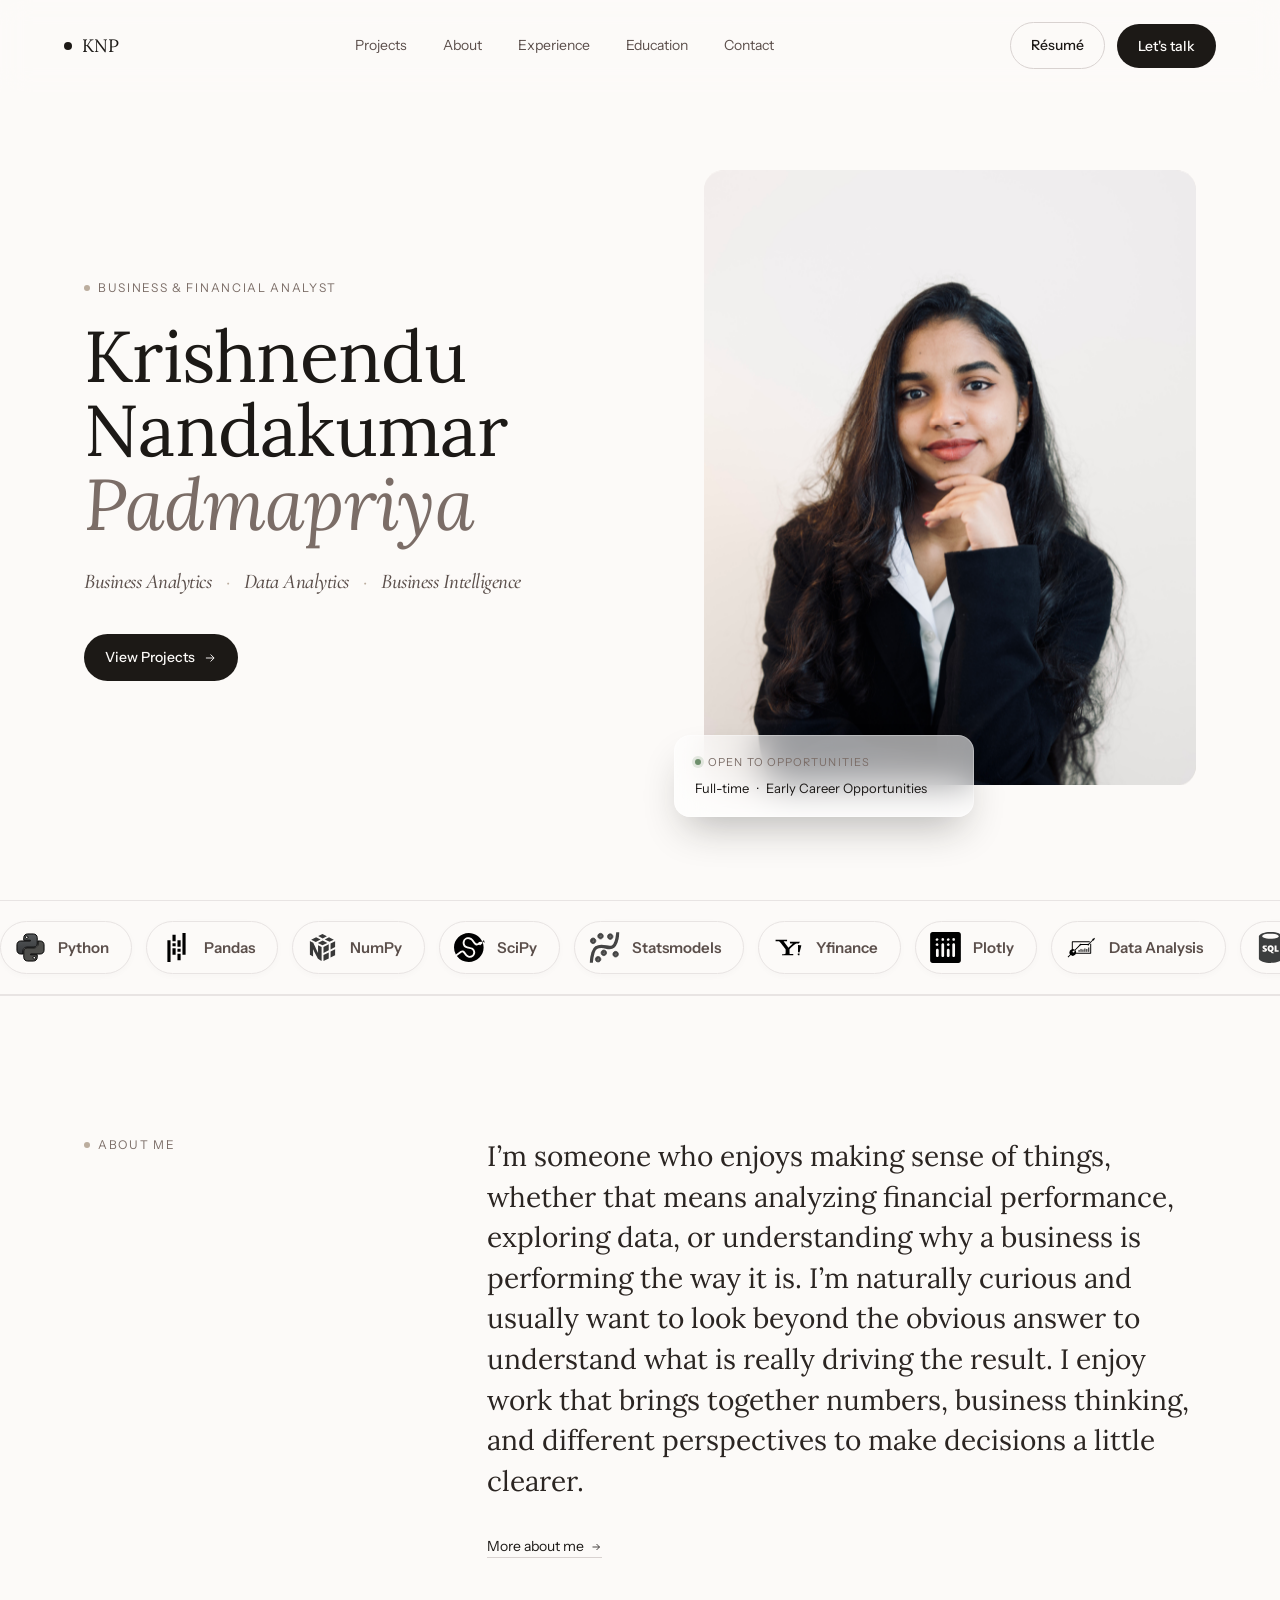
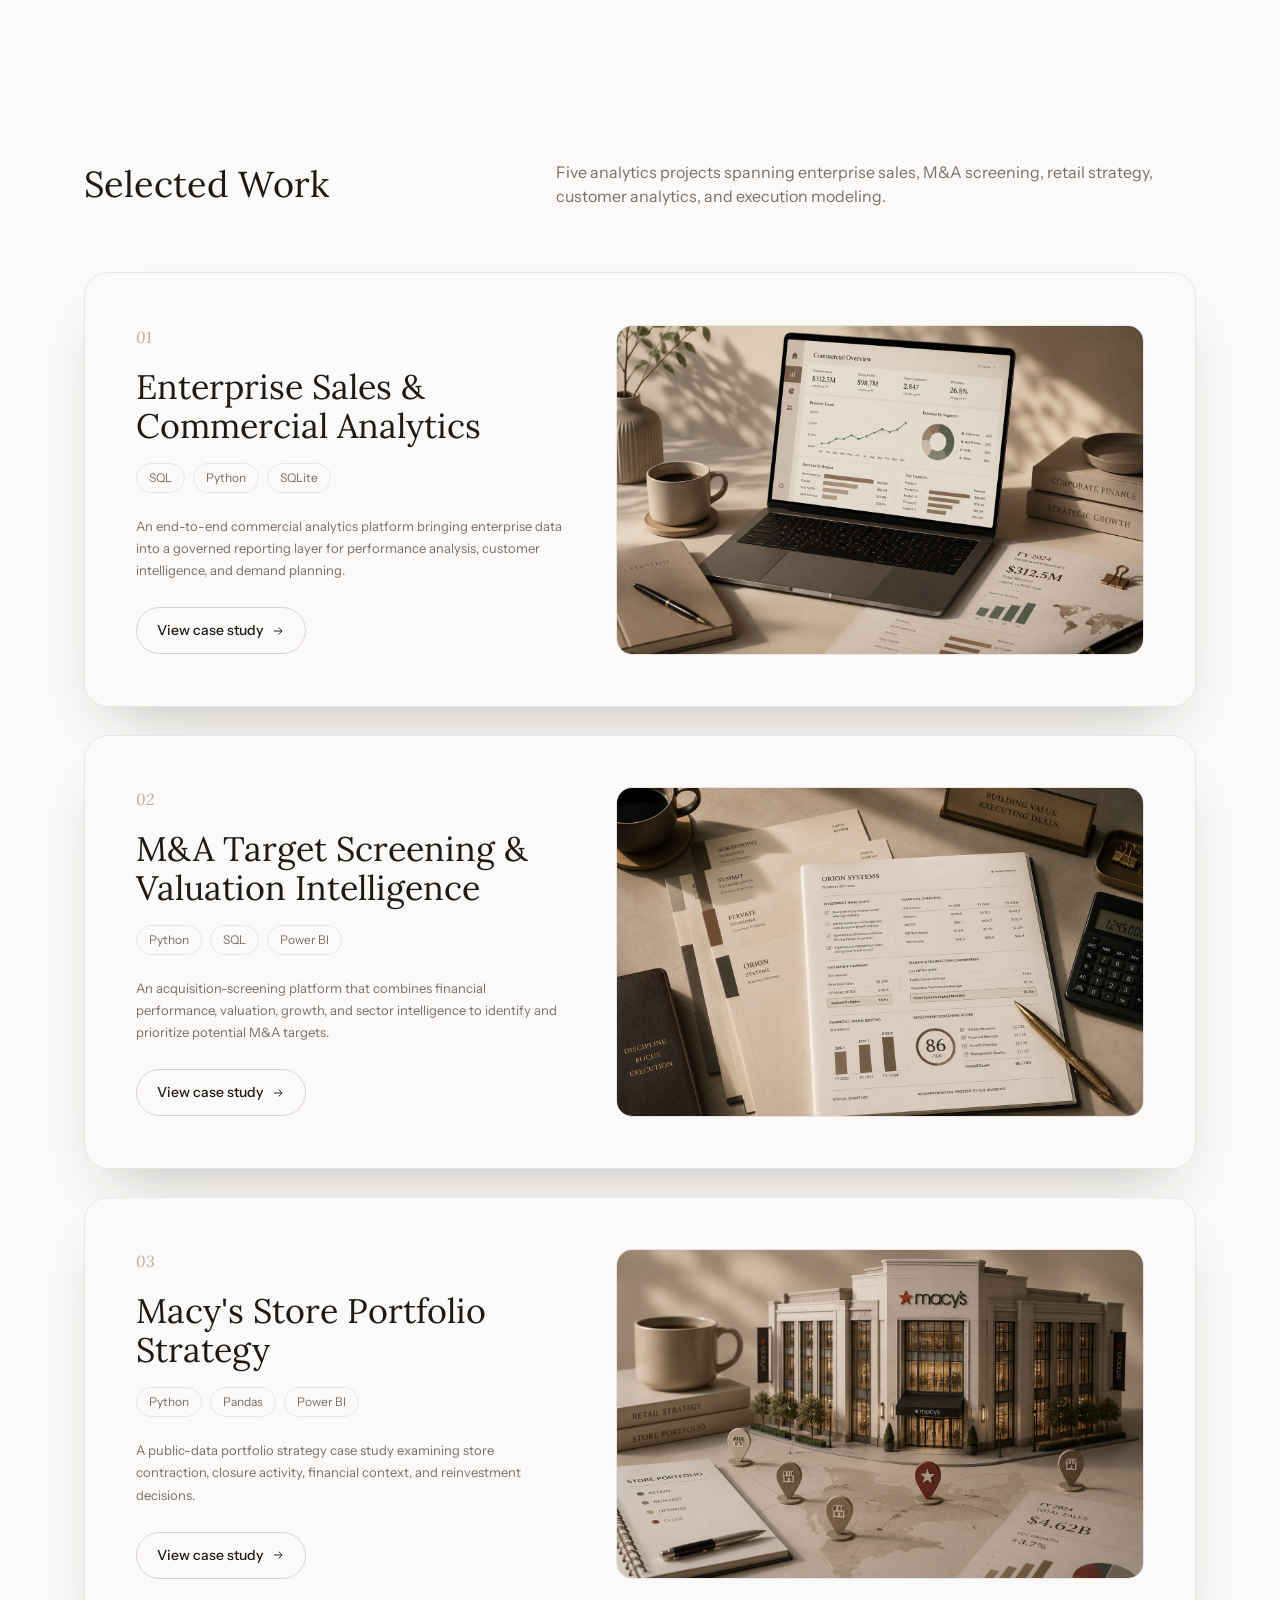
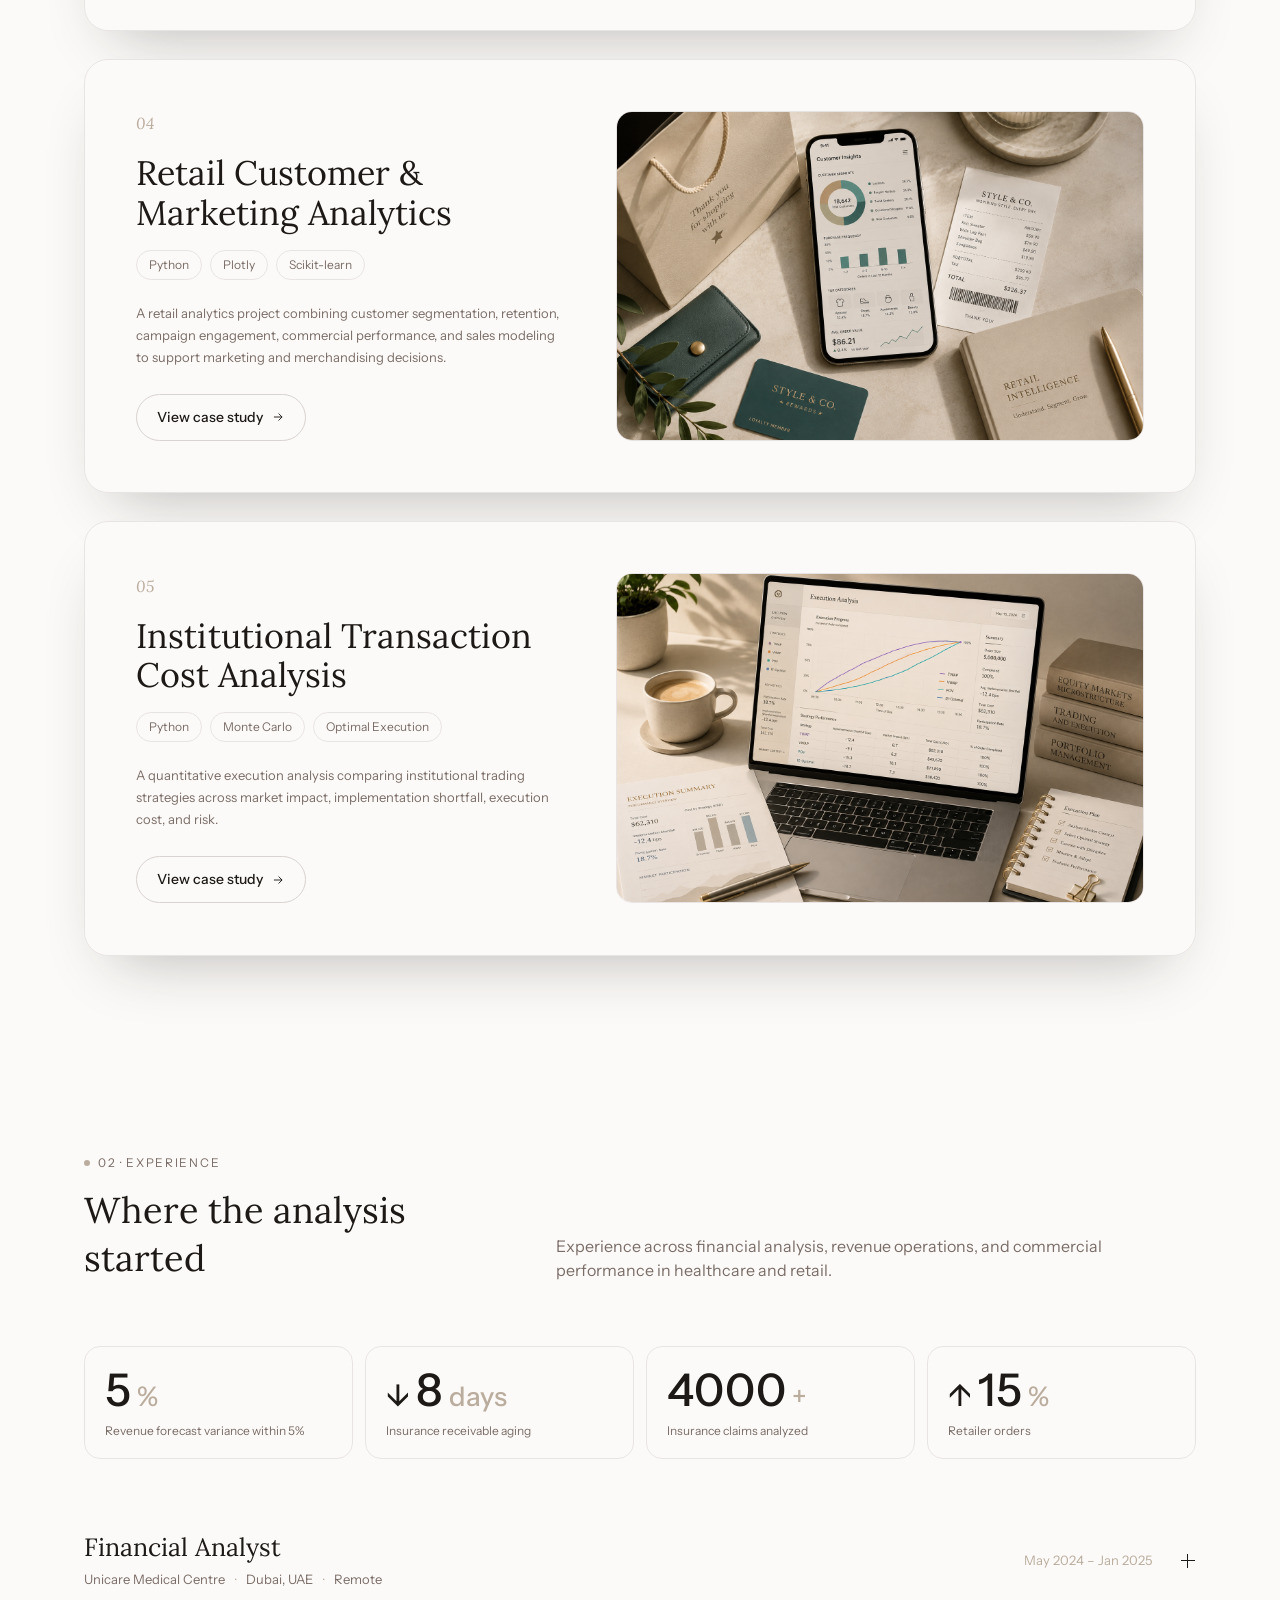
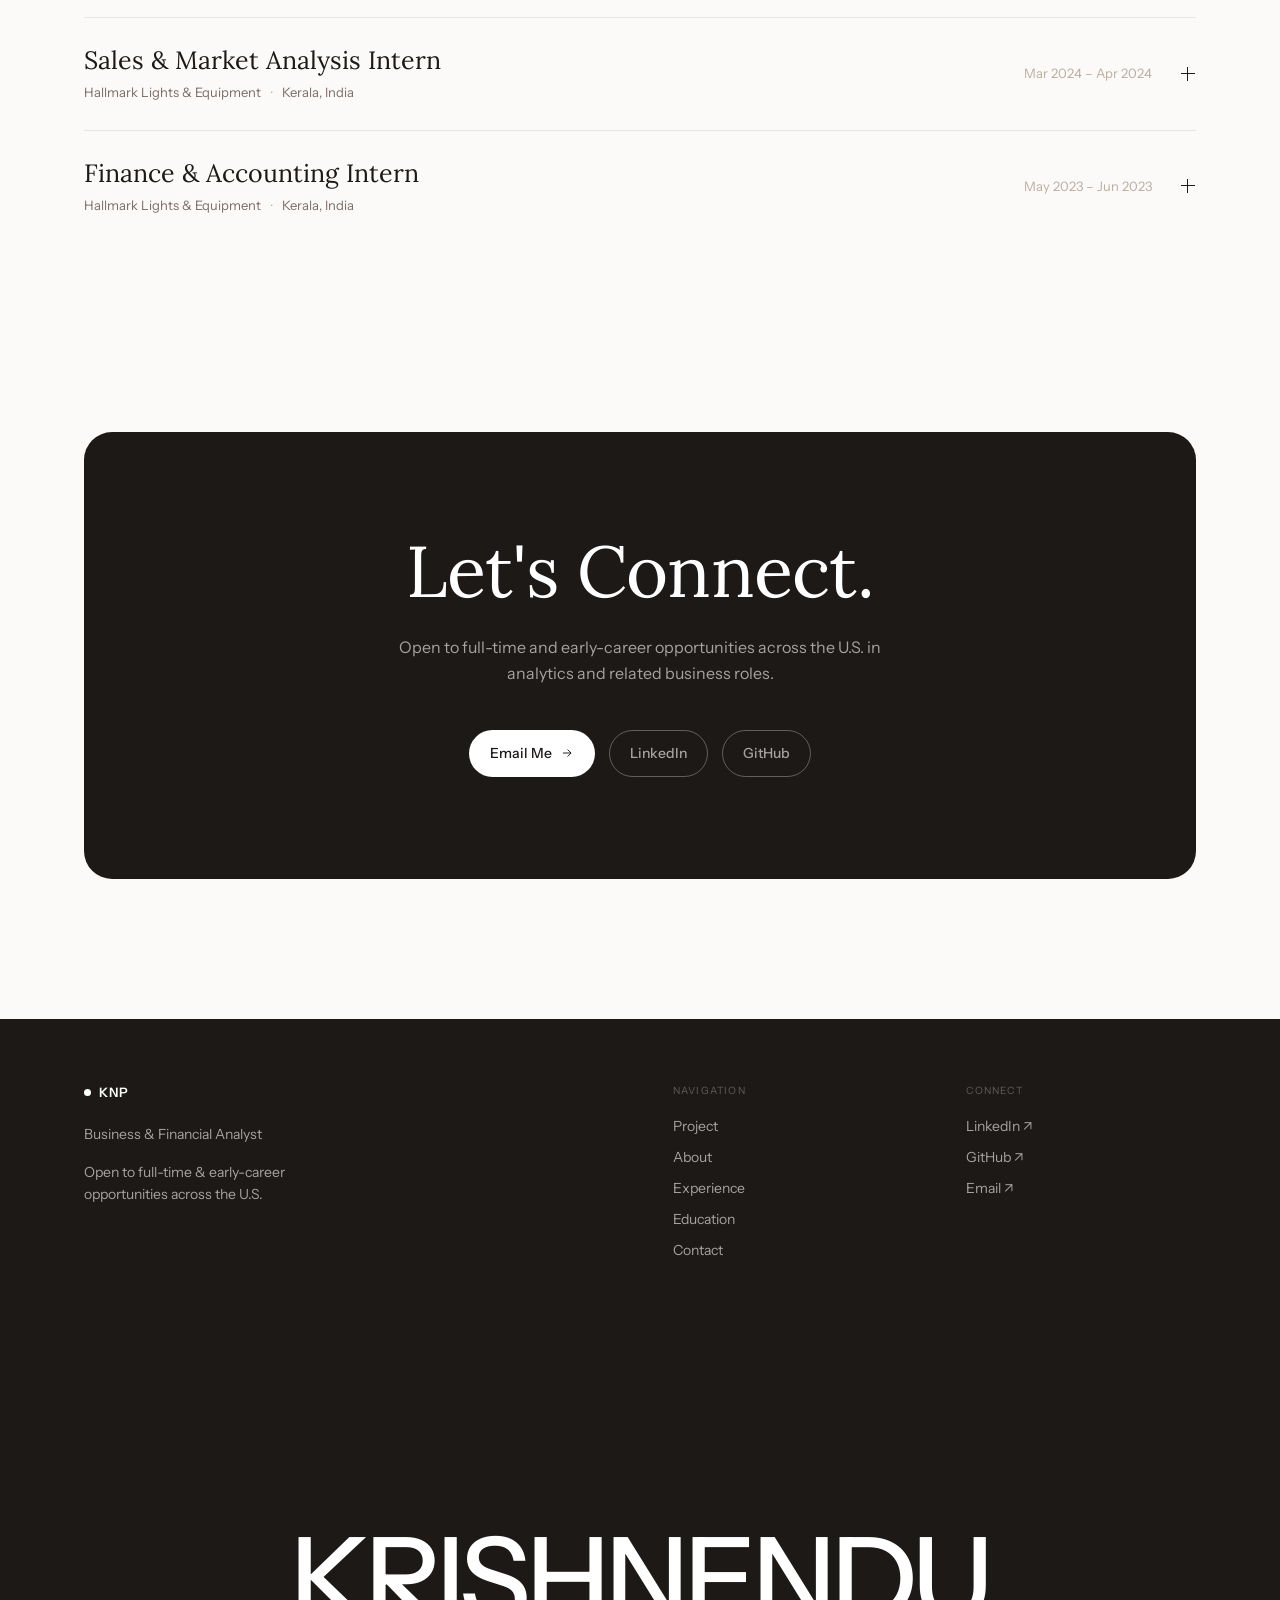
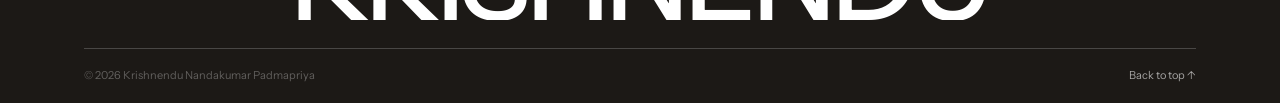
==== commit 01a49b16: "Refine portfolio content and project descriptions" ====
--- a/index.html
+++ b/index.html
@@ -858,7 +858,7 @@
   <div class="wrap">
     <div class="cta" data-reveal>
       <h2>Let's Connect.</h2>
-     <p>Open to full-time and internship opportunities across the U.S. in analytics and related business roles.</p>
+     <p>Open to full-time and early-career opportunities across the U.S. in analytics and related business roles.</p>
       <div class="cta__actions">
         <button class="btn btn--inverse" data-open-drawer>Email Me
           <svg viewBox="0 0 24 24" fill="none" stroke="currentColor" stroke-width="1.6"><path d="M13 6l6 6-6 6M5 12h14"/></svg>
